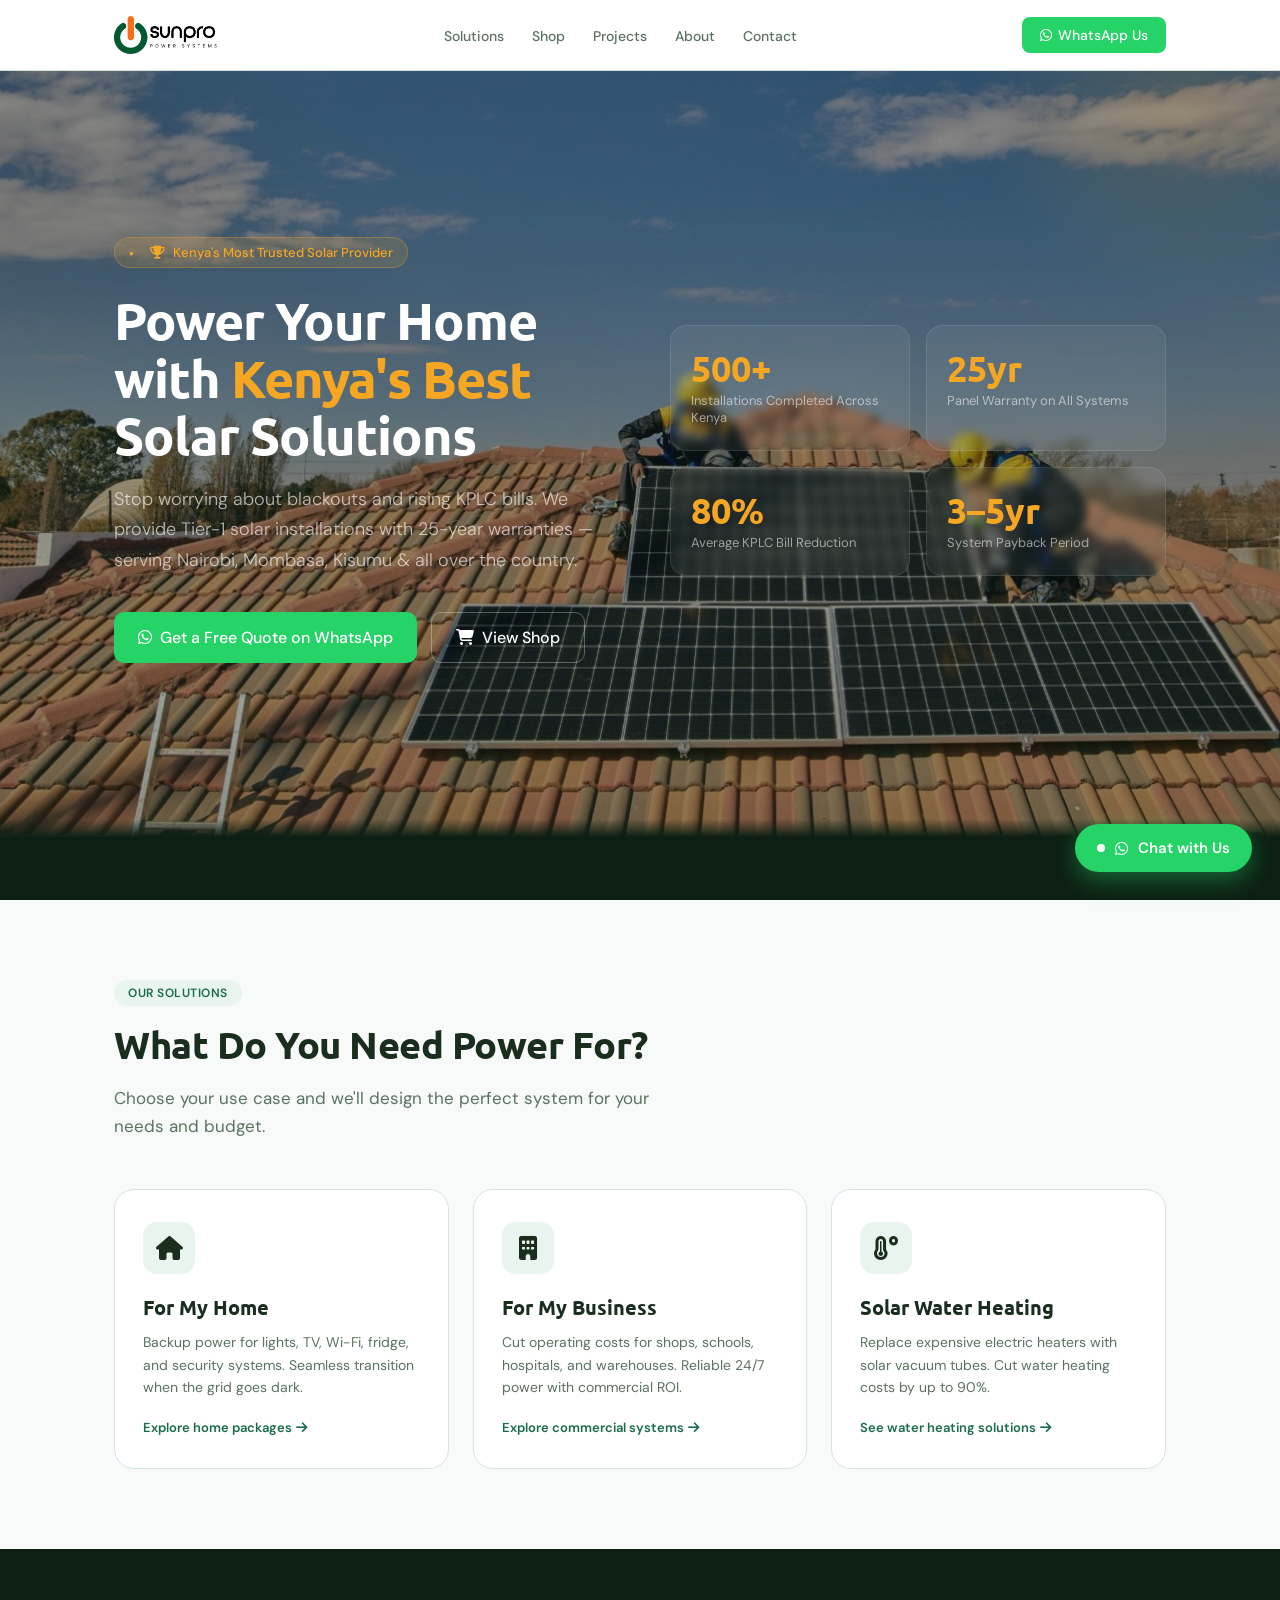
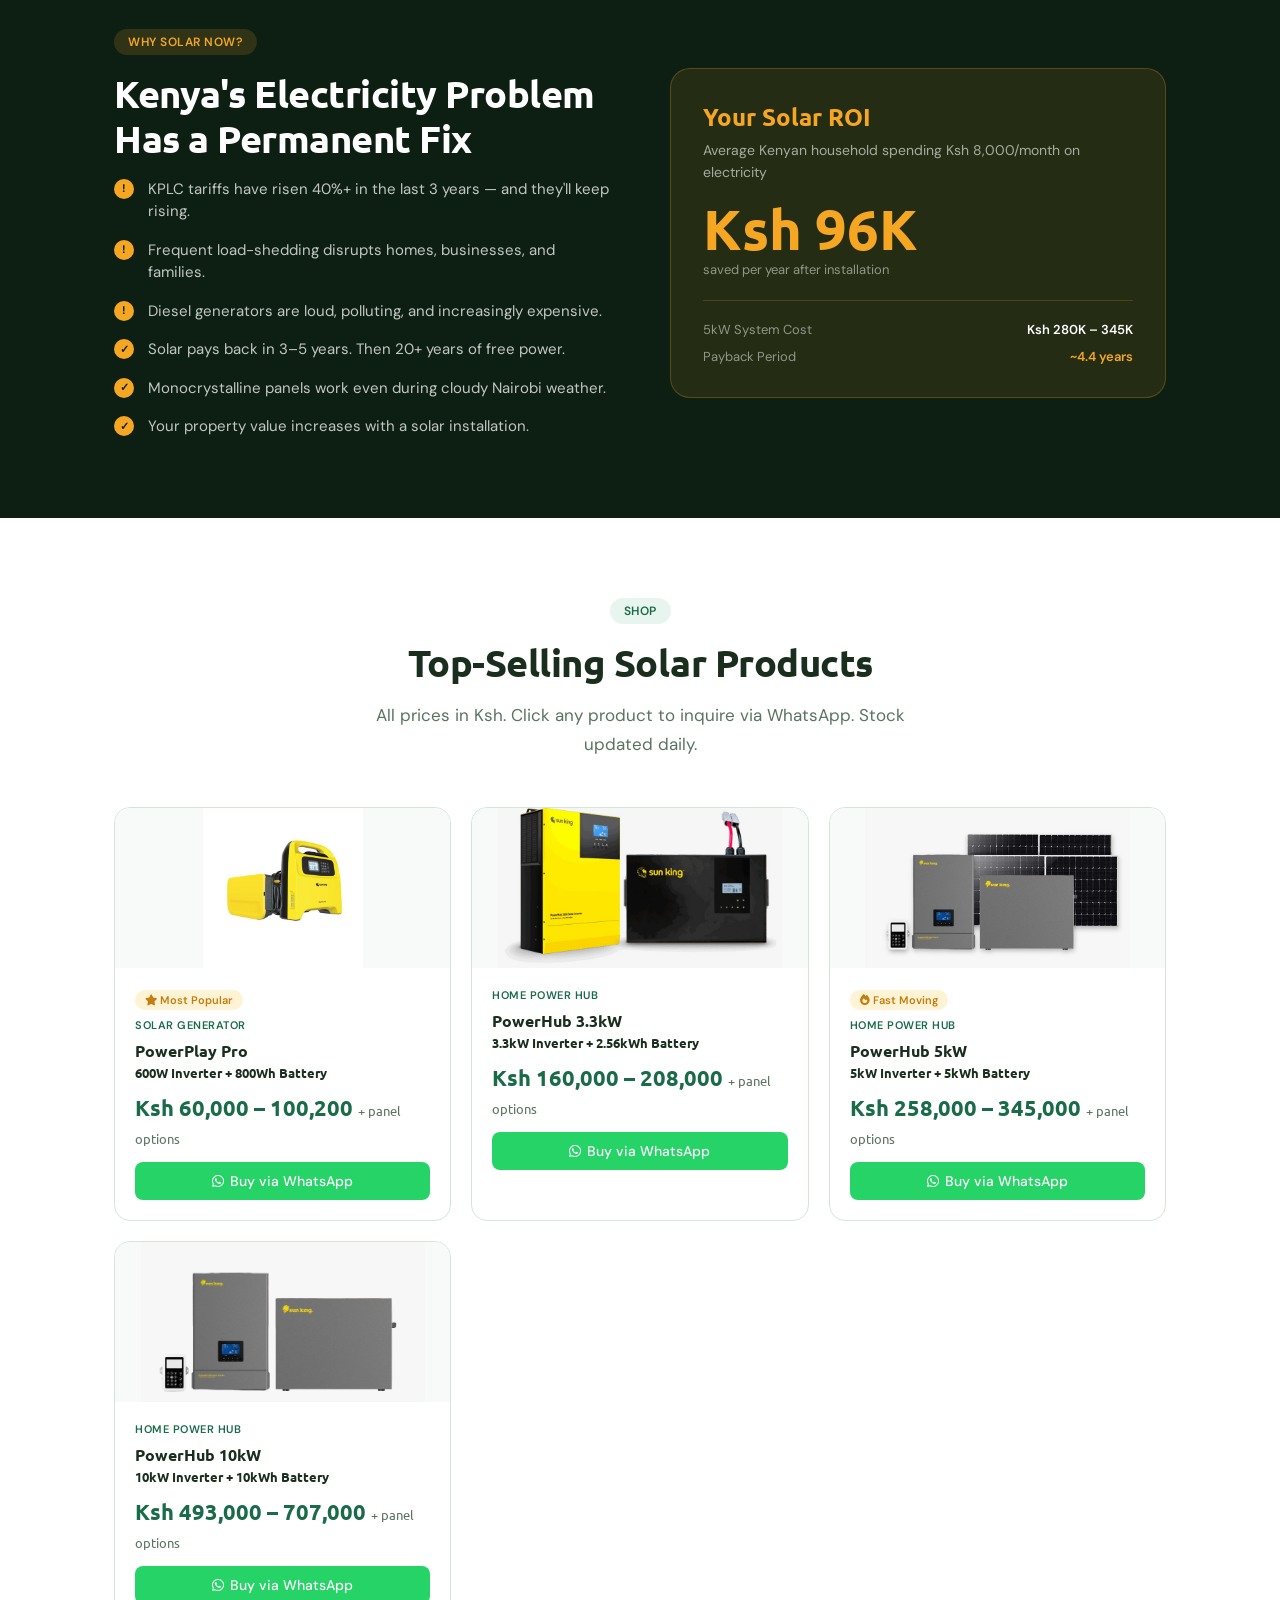
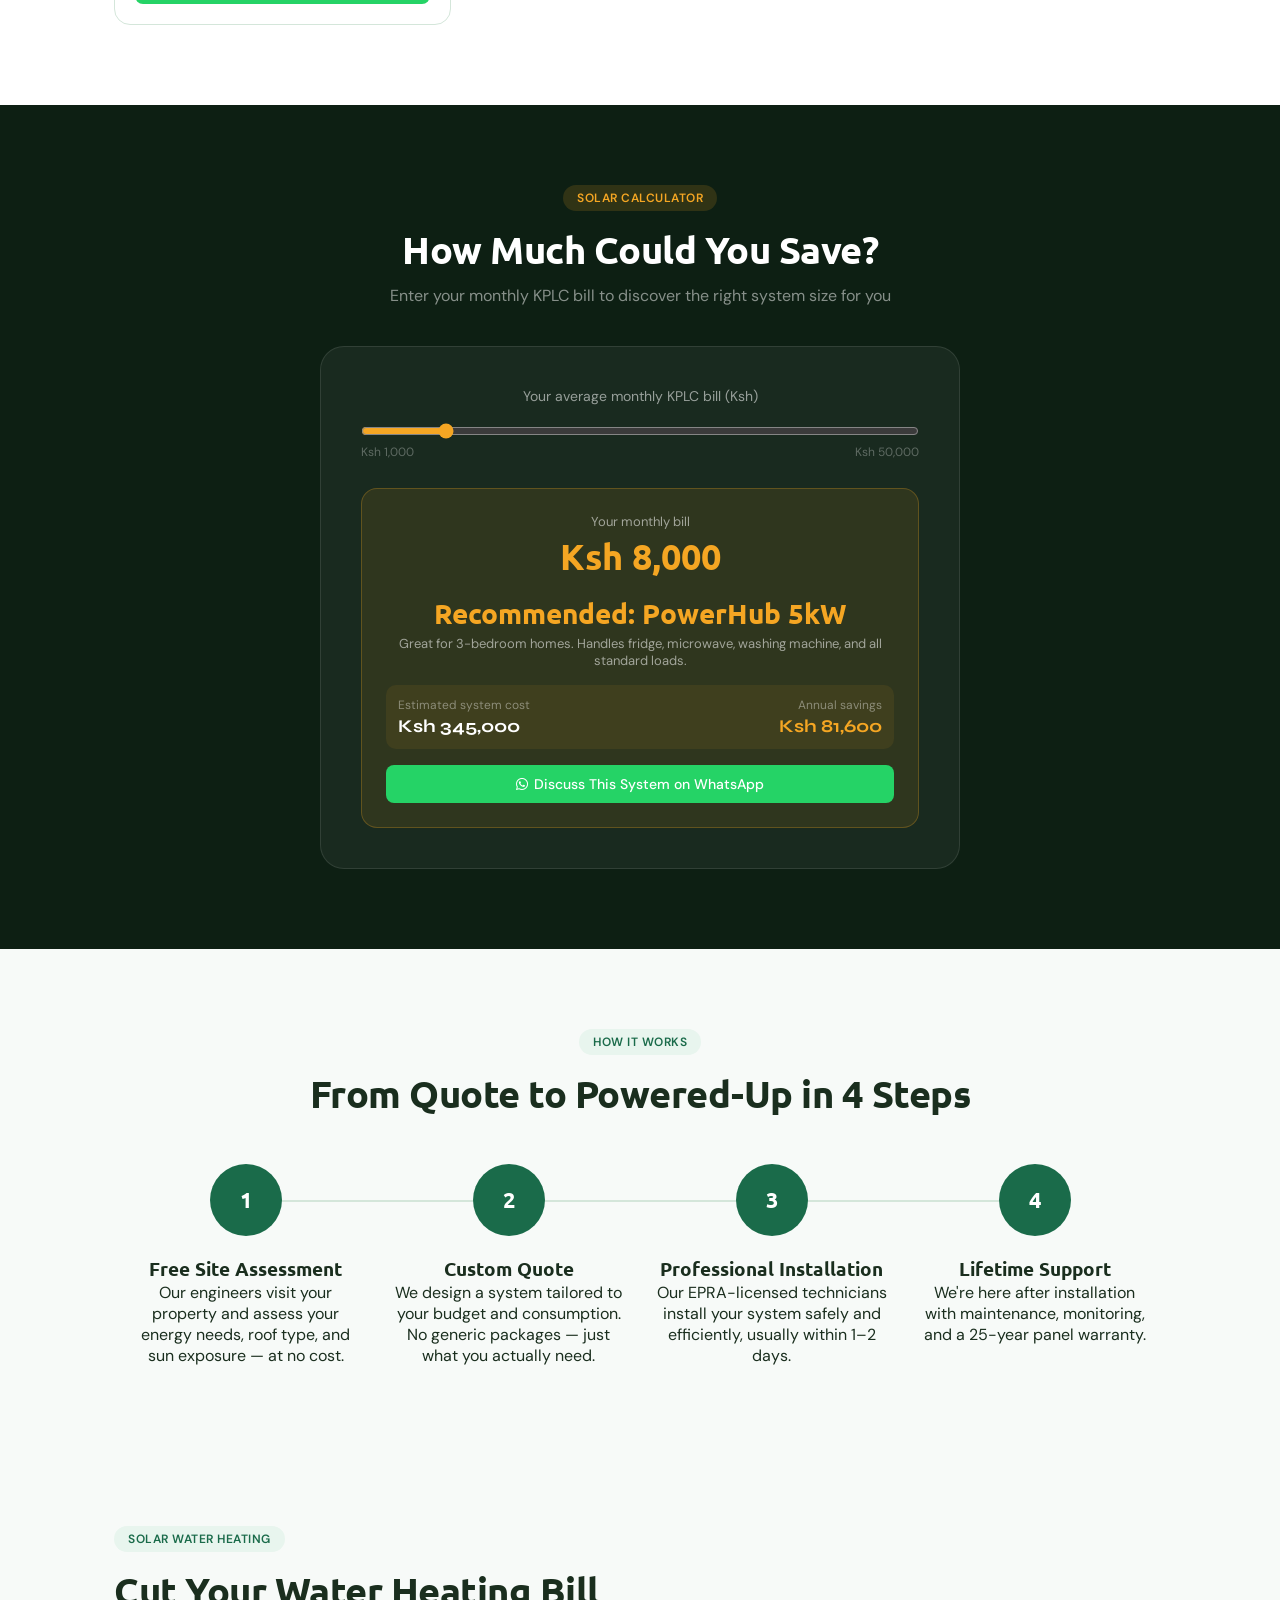
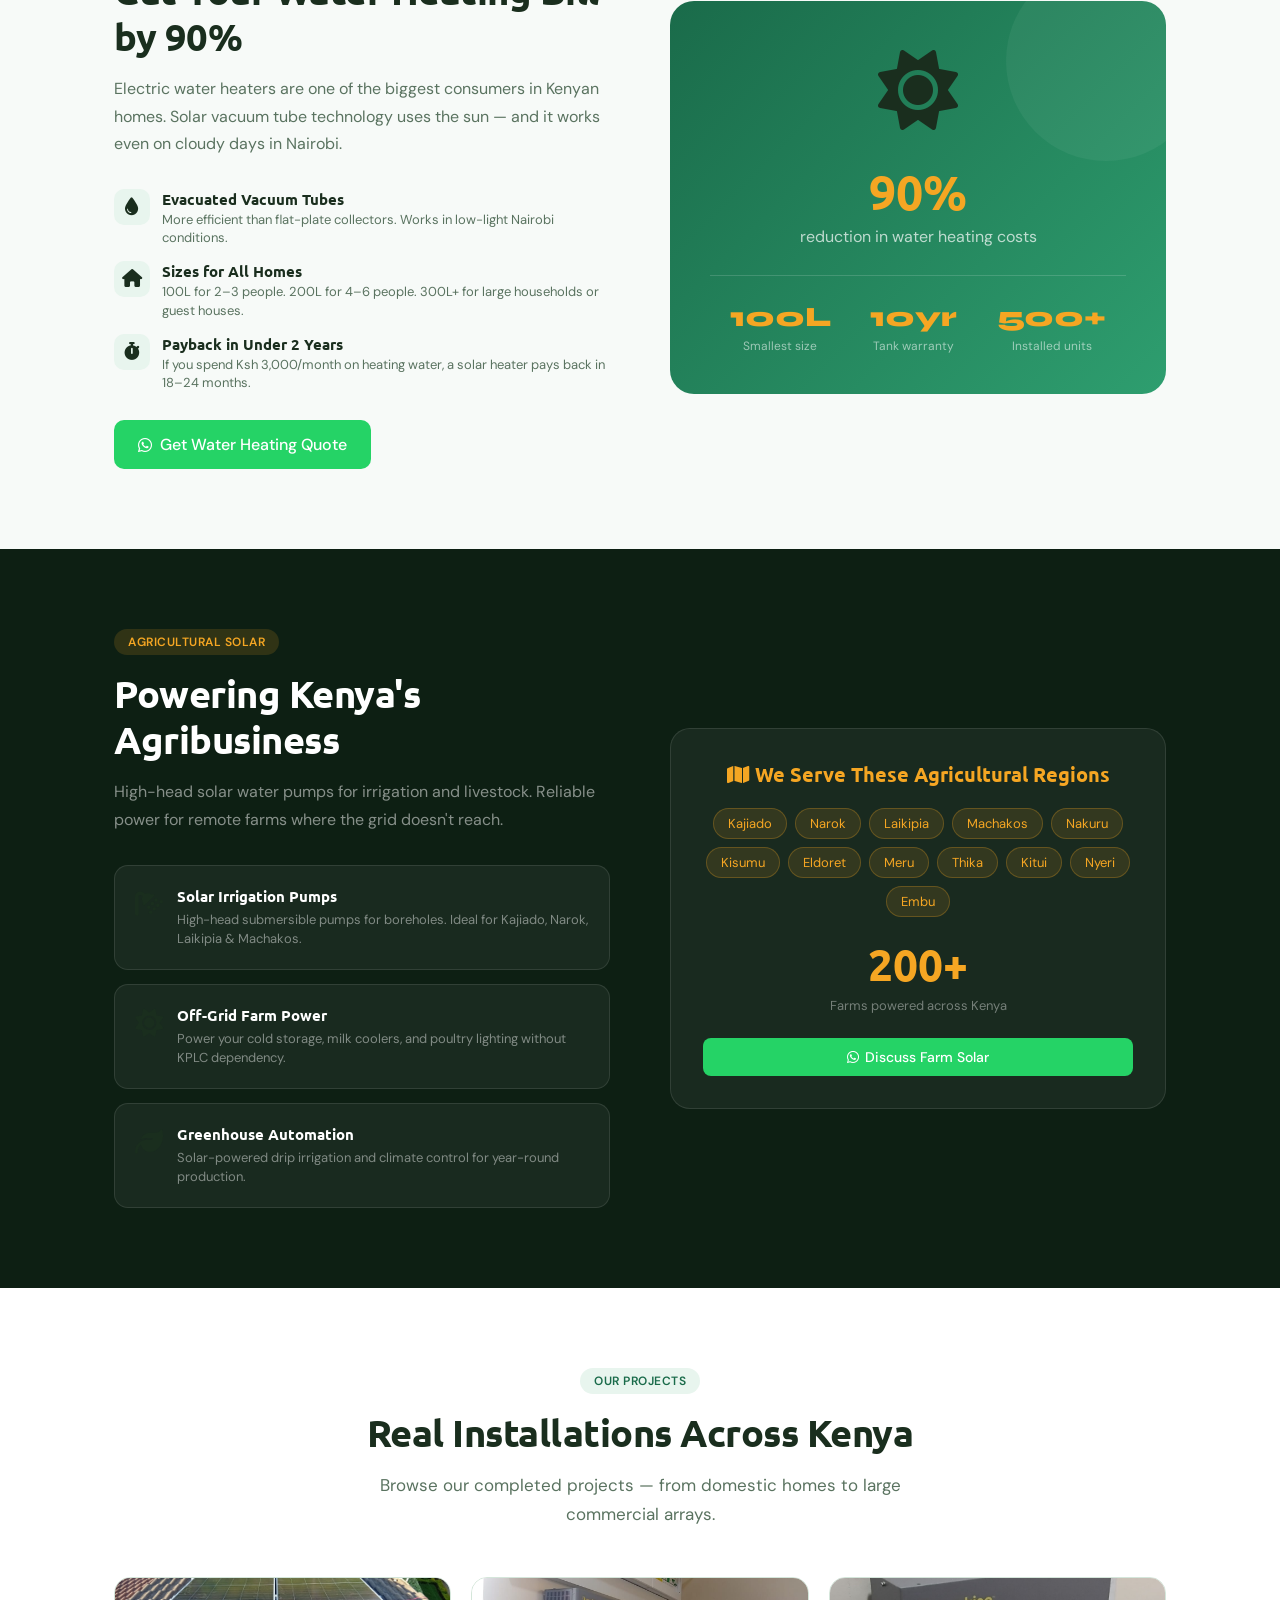
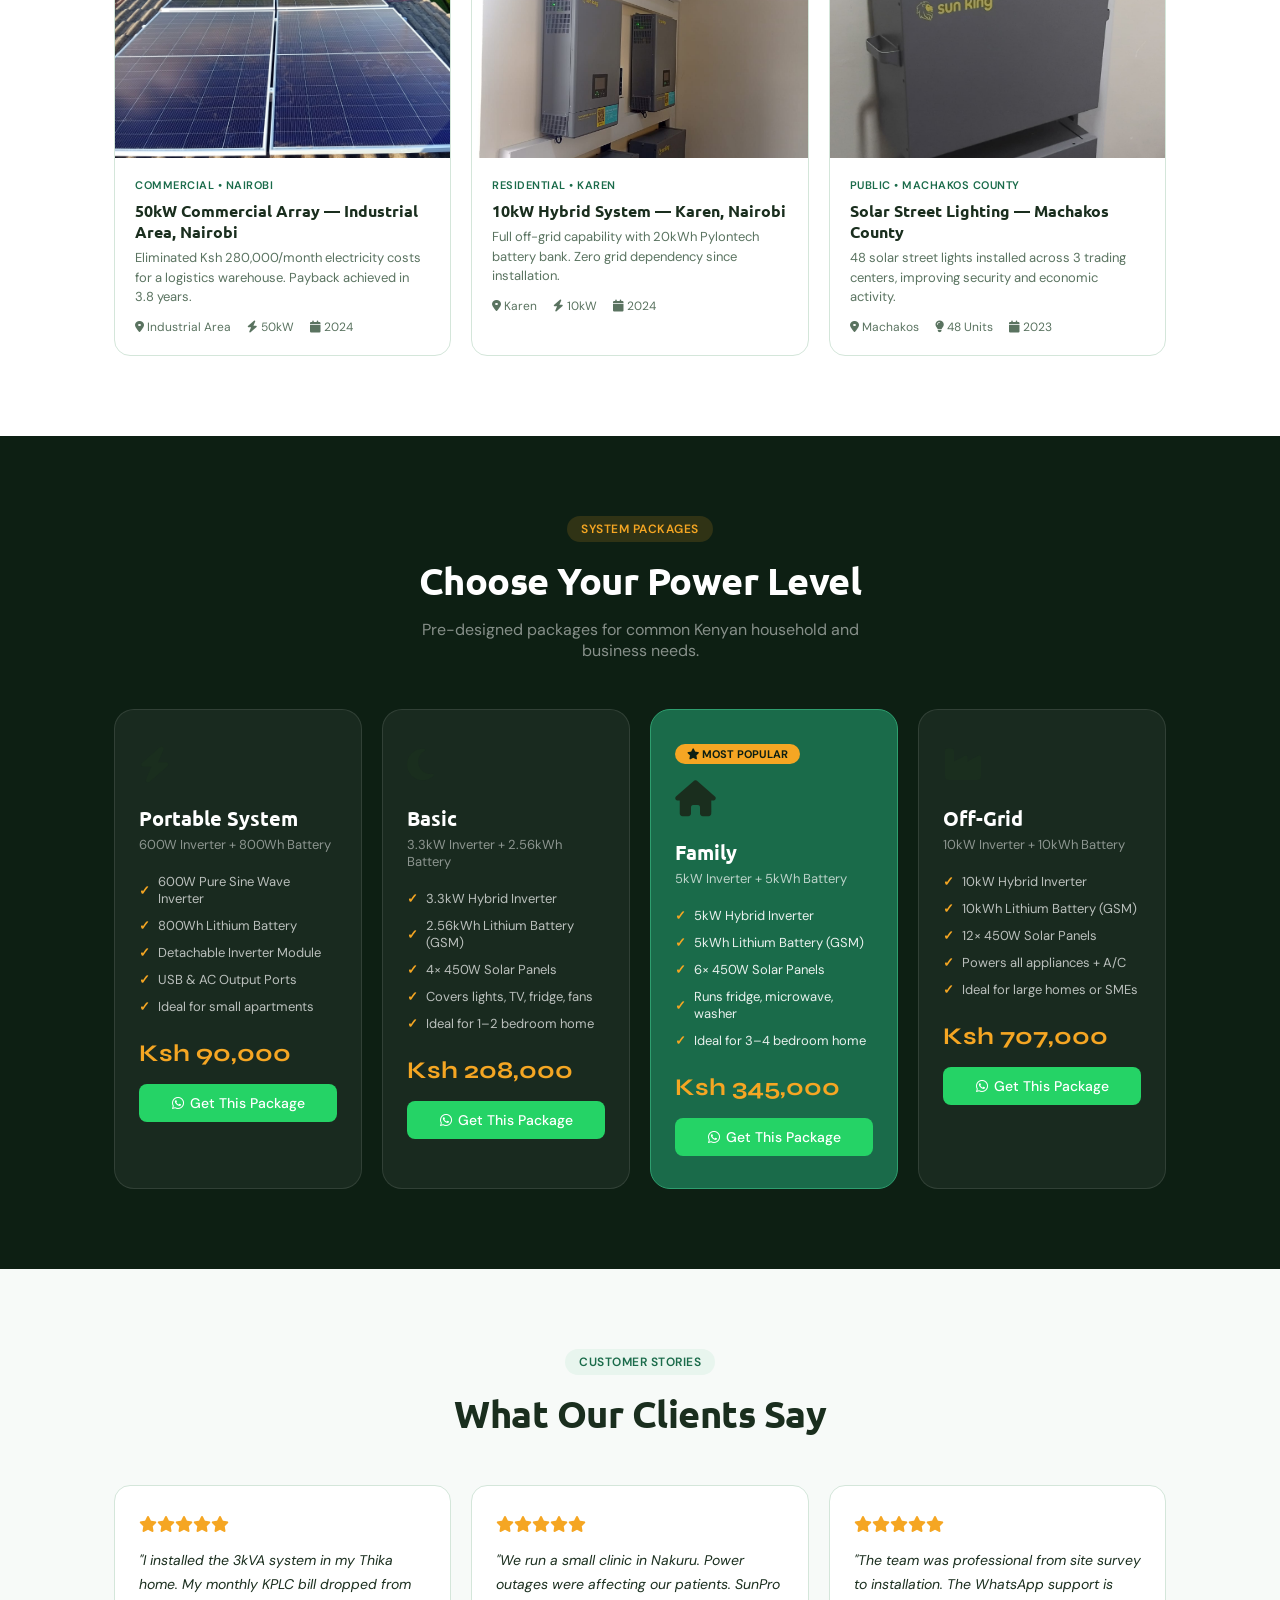
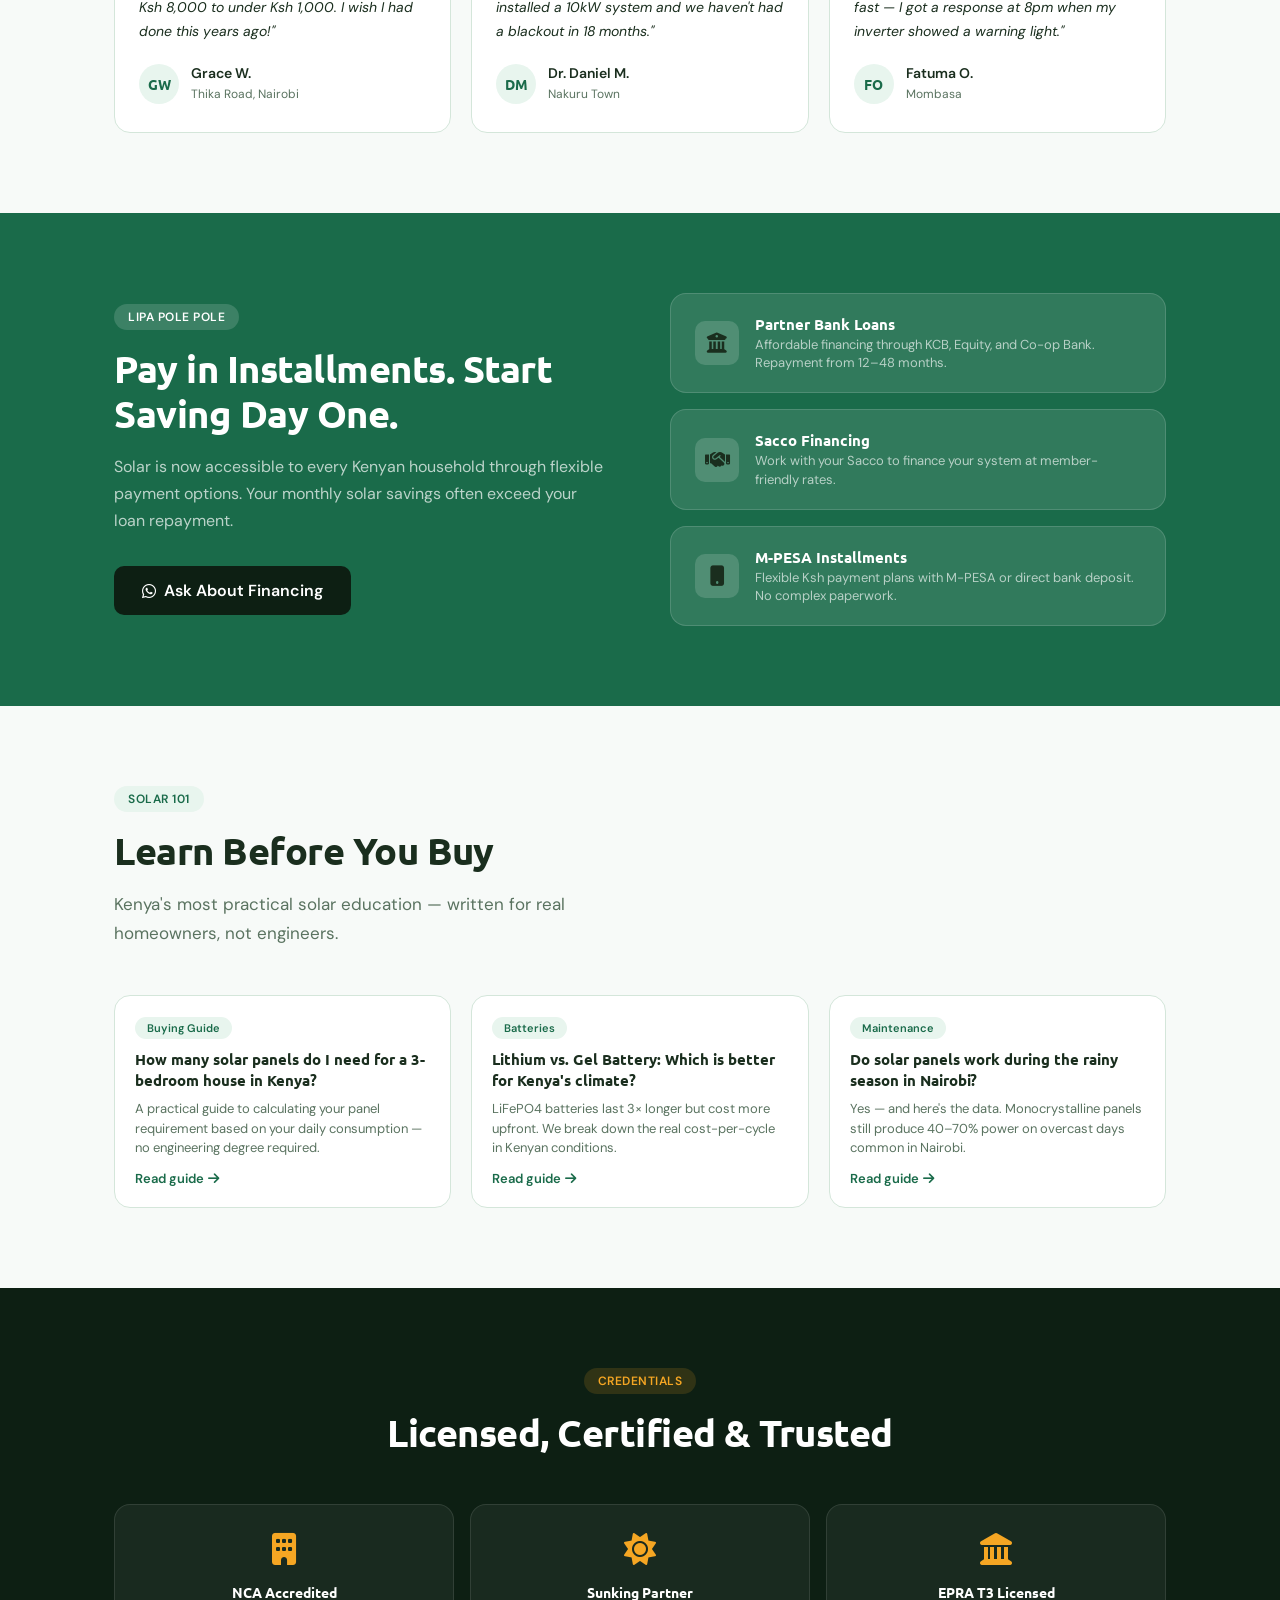
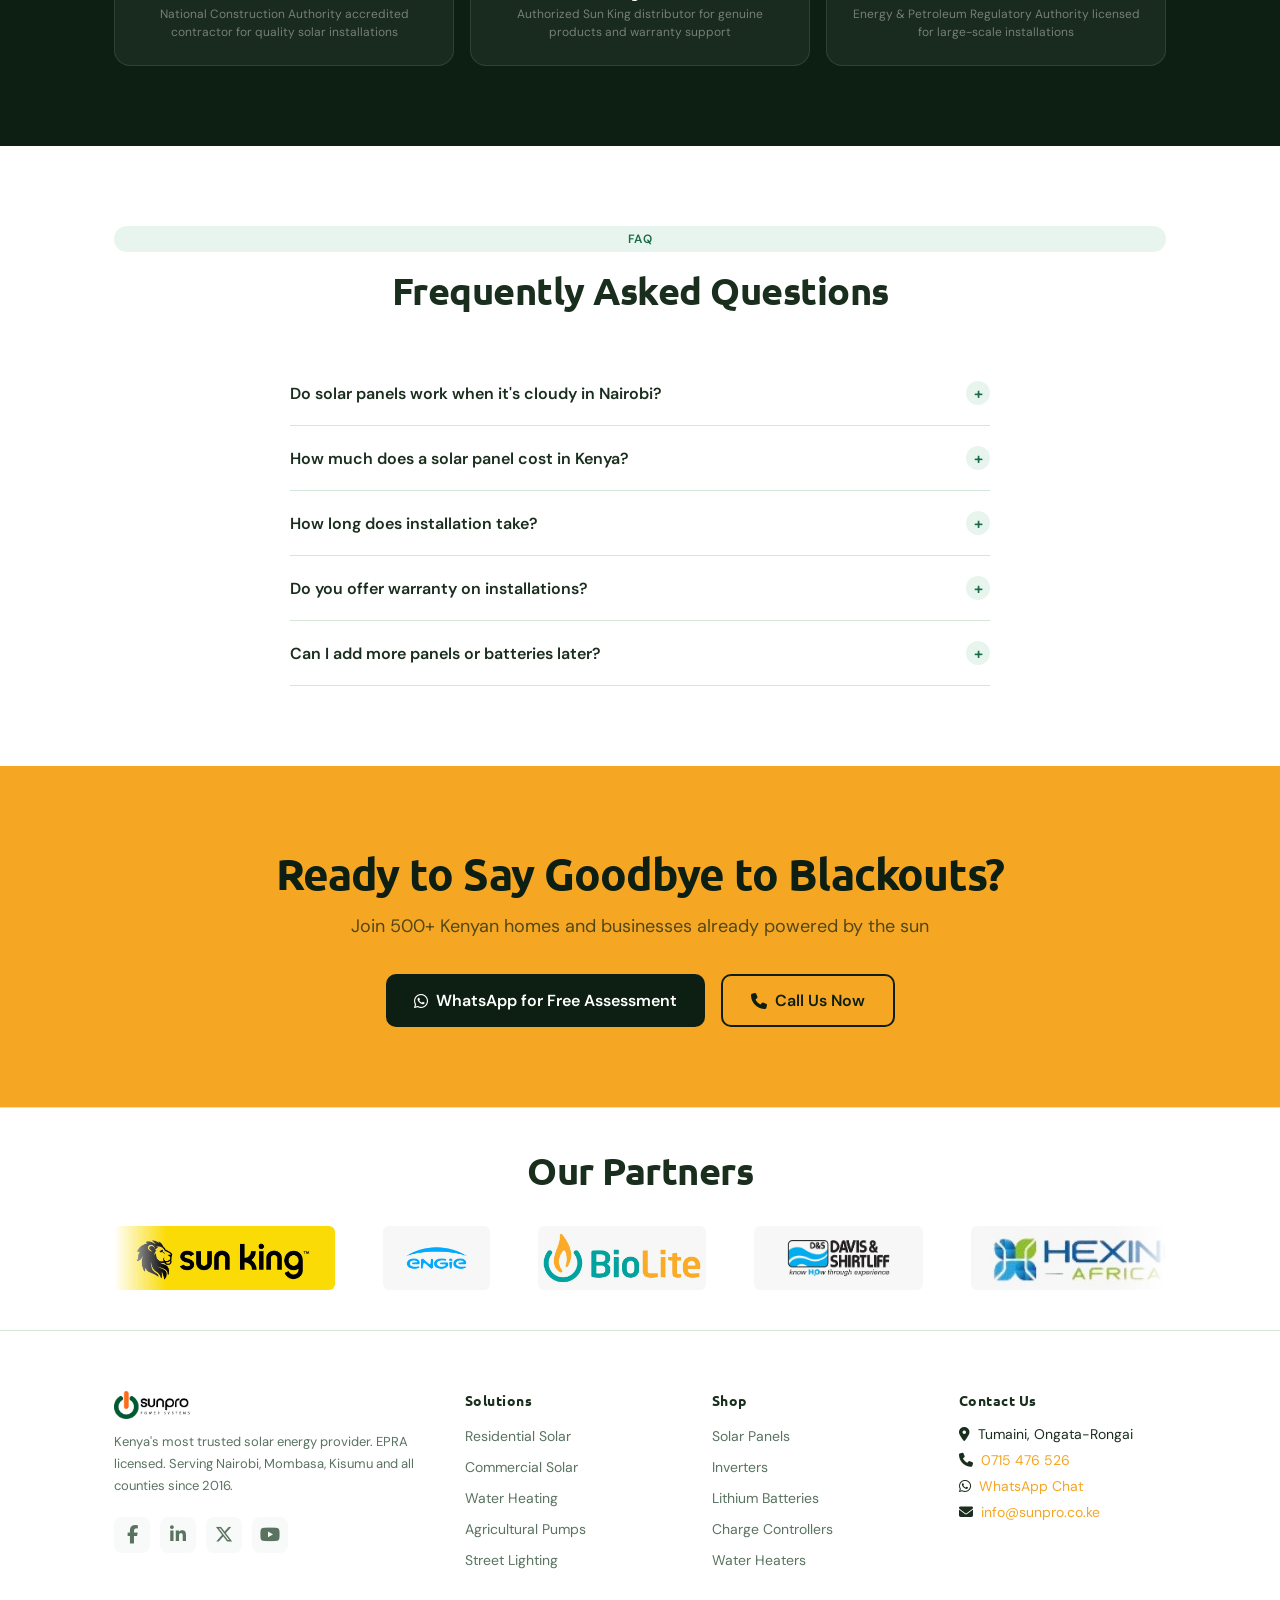
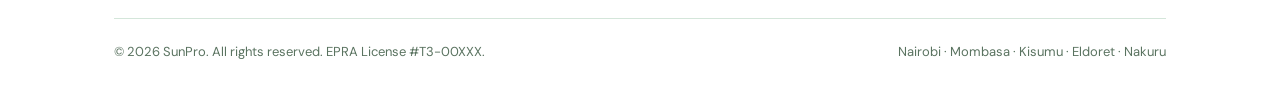
==== index.html @ 97cf50ee "changes" ====
<!DOCTYPE html>
<html lang="en">
<head>
<meta charset="UTF-8">
<meta name="viewport" content="width=device-width, initial-scale=1.0">
<title>SunPro – Reliable Solar Solutions</title>
<link href="https://fonts.googleapis.com/css2?family=Syne:wght@400;600;700;800&family=DM+Sans:wght@300;400;500&family=Ubuntu:wght@400;600;700;800&display=swap" rel="stylesheet">
<link rel="stylesheet" href="https://cdnjs.cloudflare.com/ajax/libs/font-awesome/6.7.2/css/all.min.css">
<link rel="stylesheet" href="style.css">

<!-- NAV -->
<nav>
  <div class="nav-inner">
    <a href="index.html" class="logo"><img src="images/logo/logo-removebg-preview.png" alt="SunPro"></a>
    <ul>
      <li><a href="#solutions">Solutions</a></li>
      <li><a href="#products">Shop</a></li>
      <li><a href="#projects">Projects</a></li>
      <li><a href="about.html">About</a></li>
      <li><a href="#contact">Contact</a></li>
    </ul>
    <a href="https://wa.me/254727895108?text=Hi%2C%20I%27d%20like%20a%20free%20solar%20quote!" class="nav-cta" target="_blank"><i class="fa-brands fa-whatsapp"></i> WhatsApp Us</a>
    <button class="nav-hamburger" aria-label="Toggle menu"><span></span><span></span><span></span></button>
  </div>
</nav>

<!-- SECTION 1: HERO -->
<section id="hero">
  <div class="sun-circle"></div>
  <div class="container">
    <div class="hero-grid">
      <div>
        <div class="hero-badge"><span class="hero-badge-dot"></span><i class="fa-solid fa-trophy"></i> Kenya's Most Trusted Solar Provider</div>
        <h1 class="hero-title">Power Your Home with <em>Kenya's Best</em> Solar Solutions</h1>
        <p class="hero-sub">Stop worrying about blackouts and rising KPLC bills. We provide Tier-1 solar installations with 25-year warranties — serving Nairobi, Mombasa, Kisumu & all over the country.</p>
        <div class="hero-btns">
          <a href="https://wa.me/254727895108?text=Hi%2C%20I%27d%20like%20a%20free%20solar%20quote!" class="btn-wa" target="_blank"><i class="fa-brands fa-whatsapp"></i> Get a Free Quote on WhatsApp</a>
          <a href="#products" class="btn-outline"><i class="fa-solid fa-cart-shopping"></i> View Shop</a>
        </div>
      </div>
      <div class="hero-visual">
        <div class="hero-stats">
          <div class="stat-card">
            <div class="stat-num">500+</div>
            <div class="stat-label">Installations Completed Across Kenya</div>
          </div>
          <div class="stat-card">
            <div class="stat-num">25yr</div>
            <div class="stat-label">Panel Warranty on All Systems</div>
          </div>
          <div class="stat-card">
            <div class="stat-num">80%</div>
            <div class="stat-label">Average KPLC Bill Reduction</div>
          </div>
          <div class="stat-card">
            <div class="stat-num">3–5yr</div>
            <div class="stat-label">System Payback Period</div>
          </div>
        </div>
      </div>
    </div>
  </div>
</section>

<!-- SECTION 3: SOLUTION SELECTOR -->
<section id="solutions">
  <div class="container">
    <div class="section-header">
      <span class="section-tag">Our Solutions</span>
      <h2 class="section-title">What Do You Need Power For?</h2>
      <p class="section-sub">Choose your use case and we'll design the perfect system for your needs and budget.</p>
    </div>
    <div class="sol-grid">
      <a href="#packages" class="sol-card">
        <div class="sol-icon"><i class="fa-solid fa-house"></i></div>
        <h3>For My Home</h3>
        <p>Backup power for lights, TV, Wi-Fi, fridge, and security systems. Seamless transition when the grid goes dark.</p>
        <div class="sol-arrow">Explore home packages <i class="fa-solid fa-arrow-right"></i></div>
      </a>
      <a href="#packages" class="sol-card">
        <div class="sol-icon"><i class="fa-solid fa-building"></i></div>
        <h3>For My Business</h3>
        <p>Cut operating costs for shops, schools, hospitals, and warehouses. Reliable 24/7 power with commercial ROI.</p>
        <div class="sol-arrow">Explore commercial systems <i class="fa-solid fa-arrow-right"></i></div>
      </a>
      <a href="#water-heating" class="sol-card">
        <div class="sol-icon"><i class="fa-solid fa-temperature-high"></i></div>
        <h3>Solar Water Heating</h3>
        <p>Replace expensive electric heaters with solar vacuum tubes. Cut water heating costs by up to 90%.</p>
        <div class="sol-arrow">See water heating solutions <i class="fa-solid fa-arrow-right"></i></div>
      </a>
    </div>
  </div>
</section>

<!-- SECTION 4: VALUE PROPOSITION -->
<section id="value">
  <div class="container">
    <div class="value-grid">
      <div>
        <span class="section-tag">Why Solar Now?</span>
        <h2 class="section-title" style="color:var(--white)">Kenya's Electricity Problem Has a Permanent Fix</h2>
        <ul class="pain-list">
          <li class="pain-item"><span class="pain-dot">!</span> KPLC tariffs have risen 40%+ in the last 3 years — and they'll keep rising.</li>
          <li class="pain-item"><span class="pain-dot">!</span> Frequent load-shedding disrupts homes, businesses, and families.</li>
          <li class="pain-item"><span class="pain-dot">!</span> Diesel generators are loud, polluting, and increasingly expensive.</li>
          <li class="pain-item"><span class="pain-dot">✓</span> Solar pays back in 3–5 years. Then 20+ years of free power.</li>
          <li class="pain-item"><span class="pain-dot">✓</span> Monocrystalline panels work even during cloudy Nairobi weather.</li>
          <li class="pain-item"><span class="pain-dot">✓</span> Your property value increases with a solar installation.</li>
        </ul>
      </div>
      <div class="roi-box">
        <h3>Your Solar ROI</h3>
        <p>Average Kenyan household spending Ksh 8,000/month on electricity</p>
        <div class="roi-num">Ksh 96K</div>
        <p style="color:rgba(255,255,255,0.5);font-size:13px">saved per year after installation</p>
        <div style="margin-top:20px;padding-top:20px;border-top:1px solid rgba(245,166,35,0.2)">
          <div style="display:flex;justify-content:space-between;margin-bottom:10px">
            <span style="font-size:13px;color:rgba(255,255,255,0.5)">5kW System Cost</span>
            <span style="font-size:13px;color:var(--white);font-weight:600">Ksh 280K – 345K</span>
          </div>
          <div style="display:flex;justify-content:space-between">
            <span style="font-size:13px;color:rgba(255,255,255,0.5)">Payback Period</span>
            <span style="font-size:13px;color:var(--sun);font-weight:600">~4.4 years</span>
          </div>
        </div>
      </div>
    </div>
  </div>
</section>

<!-- SECTION 5: FEATURED PRODUCTS -->
<section id="products">
  <div class="container">
    <div class="section-header">
      <span class="section-tag">Shop</span>
      <h2 class="section-title">Top-Selling Solar Products</h2>
      <p class="section-sub">All prices in Ksh. Click any product to inquire via WhatsApp. Stock updated daily.</p>
    </div>
    <div class="prod-grid">
      <div class="prod-card">
        <div class="prod-img"><img src="images/powerplay pro.jpg" alt="PowerPlay Pro"></div>
        <div class="prod-body">
          <div class="badge-popular"><i class="fa-solid fa-star"></i> Most Popular</div>
          <div class="prod-tag">Solar Generator</div>
          <h3>PowerPlay Pro<br><small>600W Inverter + 800Wh Battery</small></h3>
          <div class="prod-price">Ksh 60,000 – 100,200 <span>+ panel options</span></div>
          <a href="https://wa.me/254727895108?text=Hi%2C%20I%27m%20interested%20in%20the%20PowerPlay%20Pro%20(600W%2F800Wh).%20Can%20you%20share%20pricing%20and%20availability%3F" class="btn-wa-sm" target="_blank"><i class="fa-brands fa-whatsapp"></i> Buy via WhatsApp</a>
        </div>
      </div>
      <div class="prod-card">
        <div class="prod-img"><img src="images/powerhub3.3kW.jpg" alt="PowerHub 3.3kW"></div>
        <div class="prod-body">
          <div class="prod-tag">Home Power Hub</div>
          <h3>PowerHub 3.3kW<br><small>3.3kW Inverter + 2.56kWh Battery</small></h3>
          <div class="prod-price">Ksh 160,000 – 208,000 <span>+ panel options</span></div>
          <a href="https://wa.me/254727895108?text=Hi%2C%20I%27m%20interested%20in%20the%20PowerHub%203.3kW%20(3.3kW%2F2.56kWh).%20Can%20you%20share%20pricing%20and%20availability%3F" class="btn-wa-sm" target="_blank"><i class="fa-brands fa-whatsapp"></i> Buy via WhatsApp</a>
        </div>
      </div>
      <div class="prod-card">
        <div class="prod-img"><img src="images/powerhub pro5kW.jpg" alt="PowerHub 5kW"></div>
        <div class="prod-body">
          <div class="badge-popular"><i class="fa-solid fa-fire"></i> Fast Moving</div>
          <div class="prod-tag">Home Power Hub</div>
          <h3>PowerHub 5kW<br><small>5kW Inverter + 5kWh Battery</small></h3>
          <div class="prod-price">Ksh 258,000 – 345,000 <span>+ panel options</span></div>
          <a href="https://wa.me/254727895108?text=Hi%2C%20I%27m%20interested%20in%20the%20PowerHub%205kW%20(5kW%2F5kWh).%20Can%20you%20share%20pricing%20and%20availability%3F" class="btn-wa-sm" target="_blank"><i class="fa-brands fa-whatsapp"></i> Buy via WhatsApp</a>
        </div>
      </div>
      <div class="prod-card">
        <div class="prod-img"><img src="images/IMG-20260511-WA0027.jpg" alt="PowerHub 10kW"></div>
        <div class="prod-body">
          <div class="prod-tag">Home Power Hub</div>
          <h3>PowerHub 10kW<br><small>10kW Inverter + 10kWh Battery</small></h3>
          <div class="prod-price">Ksh 493,000 – 707,000 <span>+ panel options</span></div>
          <a href="https://wa.me/254727895108?text=Hi%2C%20I%27m%20interested%20in%20the%20PowerHub%2010kW%20(10kW%2F10kWh).%20Can%20you%20share%20pricing%20and%20availability%3F" class="btn-wa-sm" target="_blank"><i class="fa-brands fa-whatsapp"></i> Buy via WhatsApp</a>
        </div>
      </div>
    </div>
  </div>
</section>

<!-- SECTION 6: SOLAR CALCULATOR -->
<section id="calculator">
  <div class="container" style="text-align:center">
    <span class="section-tag">Solar Calculator</span>
    <h2 class="section-title" style="color:var(--white);margin-bottom:12px">How Much Could You Save?</h2>
    <p style="color:rgba(255,255,255,0.5);margin-bottom:40px;font-size:16px">Enter your monthly KPLC bill to discover the right system size for you</p>
    <div class="calc-box">
      <p class="calc-label">Your average monthly KPLC bill (Ksh)</p>
      <input type="range" id="bill-slider" class="calc-slider" min="1000" max="50000" value="8000" step="500">
      <div class="calc-range-labels"><span>Ksh 1,000</span><span>Ksh 50,000</span></div>
      <div class="calc-result">
        <p class="calc-label" style="margin-bottom:4px">Your monthly bill</p>
        <div class="kplc-val" id="bill-val">Ksh 8,000</div>
        <h3 id="system-rec" style="margin-top:16px">Recommended: 3kW Hybrid System</h3>
        <p id="system-desc">Perfect for a 3-bedroom home. Covers lights, fridge, TV, Wi-Fi & fans.</p>
        <div style="display:flex;justify-content:space-between;margin:16px 0;padding:12px;background:rgba(245,166,35,0.08);border-radius:10px">
          <div style="text-align:left">
            <div style="font-size:12px;color:rgba(255,255,255,0.4);margin-bottom:2px">Estimated system cost</div>
            <div id="sys-cost" style="font-family:'Syne',sans-serif;font-size:18px;color:var(--white);font-weight:700">Ksh 280,000</div>
          </div>
          <div style="text-align:right">
            <div style="font-size:12px;color:rgba(255,255,255,0.4);margin-bottom:2px">Annual savings</div>
            <div id="annual-save" style="font-family:'Syne',sans-serif;font-size:18px;color:var(--sun);font-weight:700">Ksh 96,000</div>
          </div>
        </div>
        <a id="calc-wa" href="https://wa.me/254727895108?text=Hi%2C%20I%20spend%20Ksh%208%2C000%20monthly%20on%20KPLC.%20I%27d%20like%20to%20discuss%20a%203kW%20system!" class="btn-wa-sm" target="_blank" style="margin-top:8px"><i class="fa-brands fa-whatsapp"></i> Discuss This System on WhatsApp</a>
      </div>
    </div>
  </div>
</section>

<!-- SECTION 7: PROCESS -->
<section id="process">
  <div class="container">
    <div class="section-header" style="text-align:center">
      <span class="section-tag">How It Works</span>
      <h2 class="section-title">From Quote to Powered-Up in 4 Steps</h2>
    </div>
    <div class="process-steps">
      <div class="step">
        <div class="step-num">1</div>
        <h3>Free Site Assessment</h3>
        <p>Our engineers visit your property and assess your energy needs, roof type, and sun exposure — at no cost.</p>
      </div>
      <div class="step">
        <div class="step-num">2</div>
        <h3>Custom Quote</h3>
        <p>We design a system tailored to your budget and consumption. No generic packages — just what you actually need.</p>
      </div>
      <div class="step">
        <div class="step-num">3</div>
        <h3>Professional Installation</h3>
        <p>Our EPRA-licensed technicians install your system safely and efficiently, usually within 1–2 days.</p>
      </div>
      <div class="step">
        <div class="step-num">4</div>
        <h3>Lifetime Support</h3>
        <p>We're here after installation with maintenance, monitoring, and a 25-year panel warranty.</p>
      </div>
    </div>
  </div>
</section>

<!-- SECTION 8: WATER HEATING -->
<section id="water-heating">
  <div class="container">
    <div class="wh-grid">
      <div>
        <span class="section-tag">Solar Water Heating</span>
        <h2 class="section-title">Cut Your Water Heating Bill by 90%</h2>
        <p style="color:var(--muted);font-size:16px;line-height:1.7;margin-bottom:32px">Electric water heaters are one of the biggest consumers in Kenyan homes. Solar vacuum tube technology uses the sun — and it works even on cloudy days in Nairobi.</p>
        <ul class="wh-list">
          <li class="wh-item">
            <div class="wh-item-icon"><i class="fa-solid fa-droplet"></i></div>
            <div><h4>Evacuated Vacuum Tubes</h4><p>More efficient than flat-plate collectors. Works in low-light Nairobi conditions.</p></div>
          </li>
          <li class="wh-item">
            <div class="wh-item-icon"><i class="fa-solid fa-house"></i></div>
            <div><h4>Sizes for All Homes</h4><p>100L for 2–3 people. 200L for 4–6 people. 300L+ for large households or guest houses.</p></div>
          </li>
          <li class="wh-item">
            <div class="wh-item-icon"><i class="fa-solid fa-stopwatch"></i></div>
            <div><h4>Payback in Under 2 Years</h4><p>If you spend Ksh 3,000/month on heating water, a solar heater pays back in 18–24 months.</p></div>
          </li>
        </ul>
        <a href="https://wa.me/254727895108?text=Hi%2C%20I%27m%20interested%20in%20solar%20water%20heating.%20Can%20you%20advise%20on%20the%20right%20system%3F" class="btn-wa" style="margin-top:28px;display:inline-flex" target="_blank"><i class="fa-brands fa-whatsapp"></i> Get Water Heating Quote</a>
      </div>
      <div class="wh-visual">
        <div class="wh-icon"><i class="fa-solid fa-sun"></i></div>
        <div class="wh-stat">90%</div>
        <div class="wh-stat-label" style="color:rgba(255,255,255,0.7);font-size:16px">reduction in water heating costs</div>
        <div style="margin-top:28px;border-top:1px solid rgba(255,255,255,0.15);padding-top:24px">
          <div style="display:flex;justify-content:space-around">
            <div style="text-align:center">
              <div style="font-family:'Syne',sans-serif;font-size:28px;font-weight:800;color:var(--sun)">100L</div>
              <div style="font-size:12px;color:rgba(255,255,255,0.55);margin-top:4px">Smallest size</div>
            </div>
            <div style="text-align:center">
              <div style="font-family:'Syne',sans-serif;font-size:28px;font-weight:800;color:var(--sun)">10yr</div>
              <div style="font-size:12px;color:rgba(255,255,255,0.55);margin-top:4px">Tank warranty</div>
            </div>
            <div style="text-align:center">
              <div style="font-family:'Syne',sans-serif;font-size:28px;font-weight:800;color:var(--sun)">500+</div>
              <div style="font-size:12px;color:rgba(255,255,255,0.55);margin-top:4px">Installed units</div>
            </div>
          </div>
        </div>
      </div>
    </div>
  </div>
</section>

<!-- SECTION 9: AGRICULTURE -->
<section id="agriculture">
  <div class="container">
    <div class="agri-grid">
      <div>
        <span class="section-tag">Agricultural Solar</span>
        <h2 class="section-title" style="color:var(--white)">Powering Kenya's Agribusiness</h2>
        <p style="color:rgba(255,255,255,0.5);font-size:16px;line-height:1.7;margin-bottom:32px">High-head solar water pumps for irrigation and livestock. Reliable power for remote farms where the grid doesn't reach.</p>
        <div class="agri-cards">
          <div class="agri-card">
            <span class="agri-icon"><i class="fa-solid fa-shower"></i></span>
            <div><h4>Solar Irrigation Pumps</h4><p>High-head submersible pumps for boreholes. Ideal for Kajiado, Narok, Laikipia & Machakos.</p></div>
          </div>
          <div class="agri-card">
            <span class="agri-icon"><i class="fa-solid fa-sun"></i></span>
            <div><h4>Off-Grid Farm Power</h4><p>Power your cold storage, milk coolers, and poultry lighting without KPLC dependency.</p></div>
          </div>
          <div class="agri-card">
            <span class="agri-icon"><i class="fa-solid fa-leaf"></i></span>
            <div><h4>Greenhouse Automation</h4><p>Solar-powered drip irrigation and climate control for year-round production.</p></div>
          </div>
        </div>
      </div>
      <div class="map-box">
        <div class="map-title"><i class="fa-solid fa-map"></i> We Serve These Agricultural Regions</div>
        <div class="region-tags">
          <span class="region-tag">Kajiado</span>
          <span class="region-tag">Narok</span>
          <span class="region-tag">Laikipia</span>
          <span class="region-tag">Machakos</span>
          <span class="region-tag">Nakuru</span>
          <span class="region-tag">Kisumu</span>
          <span class="region-tag">Eldoret</span>
          <span class="region-tag">Meru</span>
          <span class="region-tag">Thika</span>
          <span class="region-tag">Kitui</span>
          <span class="region-tag">Nyeri</span>
          <span class="region-tag">Embu</span>
        </div>
        <div class="agri-stat">200+</div>
        <div class="agri-stat-label">Farms powered across Kenya</div>
        <a href="https://wa.me/254727895108?text=Hi%2C%20I%20need%20solar%20for%20my%20farm%2Firrigation.%20Can%20you%20help%3F" class="btn-wa-sm" style="margin-top:24px" target="_blank"><i class="fa-brands fa-whatsapp"></i> Discuss Farm Solar</a>
      </div>
    </div>
  </div>
</section>

<!-- SECTION 10: PROJECTS -->
<section id="projects">
  <div class="container">
    <div class="section-header">
      <span class="section-tag">Our Projects</span>
      <h2 class="section-title">Real Installations Across Kenya</h2>
      <p class="section-sub" style="margin:0 auto">Browse our completed projects — from domestic homes to large commercial arrays.</p>
    </div>
    <div class="proj-grid">
      <div class="proj-card">
        <div class="proj-img"><img src="images/projects/IMG-20260511-WA0037.jpg" alt="50kW Commercial Array"></div>
        <div class="proj-body">
          <div class="proj-tag">Commercial • Nairobi</div>
          <h3>50kW Commercial Array — Industrial Area, Nairobi</h3>
          <p>Eliminated Ksh 280,000/month electricity costs for a logistics warehouse. Payback achieved in 3.8 years.</p>
          <div class="proj-meta"><span><i class="fa-solid fa-location-dot"></i> Industrial Area</span><span><i class="fa-solid fa-bolt"></i> 50kW</span><span><i class="fa-solid fa-calendar"></i> 2024</span></div>
        </div>
      </div>
      <div class="proj-card">
        <div class="proj-img"><img src="images/projects/IMG-20260511-WA0042.jpg" alt="10kW Hybrid System"></div>
        <div class="proj-body">
          <div class="proj-tag">Residential • Karen</div>
          <h3>10kW Hybrid System — Karen, Nairobi</h3>
          <p>Full off-grid capability with 20kWh Pylontech battery bank. Zero grid dependency since installation.</p>
          <div class="proj-meta"><span><i class="fa-solid fa-location-dot"></i> Karen</span><span><i class="fa-solid fa-bolt"></i> 10kW</span><span><i class="fa-solid fa-calendar"></i> 2024</span></div>
        </div>
      </div>
      <div class="proj-card">
        <div class="proj-img"><img src="images/projects/IMG-20260511-WA0056.jpg" alt="Solar Street Lighting"></div>
        <div class="proj-body">
          <div class="proj-tag">Public • Machakos County</div>
          <h3>Solar Street Lighting — Machakos County</h3>
          <p>48 solar street lights installed across 3 trading centers, improving security and economic activity.</p>
          <div class="proj-meta"><span><i class="fa-solid fa-location-dot"></i> Machakos</span><span><i class="fa-solid fa-lightbulb"></i> 48 Units</span><span><i class="fa-solid fa-calendar"></i> 2023</span></div>
        </div>
      </div>
    </div>
  </div>
</section>

<!-- SECTION 11: PACKAGES -->
<section id="packages">
  <div class="container">
    <div class="section-header" style="text-align:center">
      <span class="section-tag">System Packages</span>
      <h2 class="section-title" style="color:var(--white)">Choose Your Power Level</h2>
      <p style="color:rgba(255,255,255,0.5);margin:0 auto;max-width:500px;font-size:16px">Pre-designed packages for common Kenyan household and business needs.</p>
    </div>
    <div class="pkg-grid">
      <div class="pkg-card">
        <div class="pkg-icon"><i class="fa-solid fa-bolt"></i></div>
        <h3>Portable System</h3>
        <div class="pkg-sub">600W Inverter + 800Wh Battery</div>
        <ul class="pkg-features">
          <li>600W Pure Sine Wave Inverter</li>
          <li>800Wh Lithium Battery</li>
          <li>Detachable Inverter Module</li>
          <li>USB & AC Output Ports</li>
          <li>Ideal for small apartments</li>
        </ul>
        <div style="font-family:'Syne',sans-serif;font-size:24px;color:var(--sun);font-weight:700;margin-bottom:16px">Ksh 90,000</div>
        <a href="https://wa.me/254727895108?text=Hi%2C%20I%27m%20interested%20in%20the%20Portable%20System%20(600W%2F800Wh).%20Can%20you%20share%20more%20details%3F" class="btn-wa-sm" target="_blank"><i class="fa-brands fa-whatsapp"></i> Get This Package</a>
      </div>
      <div class="pkg-card">
        <div class="pkg-icon"><i class="fa-solid fa-moon"></i></div>
        <h3>Basic</h3>
        <div class="pkg-sub">3.3kW Inverter + 2.56kWh Battery</div>
        <ul class="pkg-features">
          <li>3.3kW Hybrid Inverter</li>
          <li>2.56kWh Lithium Battery (GSM)</li>
          <li>4× 450W Solar Panels</li>
          <li>Covers lights, TV, fridge, fans</li>
          <li>Ideal for 1–2 bedroom home</li>
        </ul>
        <div style="font-family:'Syne',sans-serif;font-size:24px;color:var(--sun);font-weight:700;margin-bottom:16px">Ksh 208,000</div>
        <a href="https://wa.me/254727895108?text=Hi%2C%20I%27m%20interested%20in%20the%20Basic%203.3kW%20package.%20Can%20you%20share%20more%20details%3F" class="btn-wa-sm" target="_blank"><i class="fa-brands fa-whatsapp"></i> Get This Package</a>
      </div>
      <div class="pkg-card featured">
        <div style="display:inline-block;background:var(--sun);color:var(--dark);font-size:11px;font-weight:700;padding:3px 12px;border-radius:40px;margin-bottom:12px"><i class="fa-solid fa-star"></i> MOST POPULAR</div>
        <div class="pkg-icon"><i class="fa-solid fa-house"></i></div>
        <h3>Family</h3>
        <div class="pkg-sub">5kW Inverter + 5kWh Battery</div>
        <ul class="pkg-features">
          <li>5kW Hybrid Inverter</li>
          <li>5kWh Lithium Battery (GSM)</li>
          <li>6× 450W Solar Panels</li>
          <li>Runs fridge, microwave, washer</li>
          <li>Ideal for 3–4 bedroom home</li>
        </ul>
        <div style="font-family:'Syne',sans-serif;font-size:24px;color:var(--sun);font-weight:700;margin-bottom:16px">Ksh 345,000</div>
        <a href="https://wa.me/254727895108?text=Hi%2C%20I%27m%20interested%20in%20the%20Family%205kW%20package.%20Can%20you%20share%20more%20details%3F" class="btn-wa-sm" target="_blank"><i class="fa-brands fa-whatsapp"></i> Get This Package</a>
      </div>
      <div class="pkg-card">
        <div class="pkg-icon"><i class="fa-solid fa-industry"></i></div>
        <h3>Off-Grid</h3>
        <div class="pkg-sub">10kW Inverter + 10kWh Battery</div>
        <ul class="pkg-features">
          <li>10kW Hybrid Inverter</li>
          <li>10kWh Lithium Battery (GSM)</li>
          <li>12× 450W Solar Panels</li>
          <li>Powers all appliances + A/C</li>
          <li>Ideal for large homes or SMEs</li>
        </ul>
        <div style="font-family:'Syne',sans-serif;font-size:24px;color:var(--sun);font-weight:700;margin-bottom:16px">Ksh 707,000</div>
        <a href="https://wa.me/254727895108?text=Hi%2C%20I%27m%20interested%20in%20the%20Off-Grid%2010kW%20package.%20Can%20you%20share%20more%20details%3F" class="btn-wa-sm" target="_blank"><i class="fa-brands fa-whatsapp"></i> Get This Package</a>
      </div>
    </div>
  </div>
</section>

<!-- SECTION 12: TESTIMONIALS -->
<section id="testimonials">
  <div class="container">
    <div class="section-header" style="text-align:center">
      <span class="section-tag">Customer Stories</span>
      <h2 class="section-title">What Our Clients Say</h2>
    </div>
    <div class="test-grid">
      <div class="test-card">
        <div class="stars"><i class="fa-solid fa-star"></i><i class="fa-solid fa-star"></i><i class="fa-solid fa-star"></i><i class="fa-solid fa-star"></i><i class="fa-solid fa-star"></i></div>
        <p>"I installed the 3kVA system in my Thika home. My monthly KPLC bill dropped from Ksh 8,000 to under Ksh 1,000. I wish I had done this years ago!"</p>
        <div class="test-author">
          <div class="test-avatar">GW</div>
          <div><strong>Grace W.</strong><span>Thika Road, Nairobi</span></div>
        </div>
      </div>
      <div class="test-card">
        <div class="stars"><i class="fa-solid fa-star"></i><i class="fa-solid fa-star"></i><i class="fa-solid fa-star"></i><i class="fa-solid fa-star"></i><i class="fa-solid fa-star"></i></div>
        <p>"We run a small clinic in Nakuru. Power outages were affecting our patients. SunPro installed a 10kW system and we haven't had a blackout in 18 months."</p>
        <div class="test-author">
          <div class="test-avatar">DM</div>
          <div><strong>Dr. Daniel M.</strong><span>Nakuru Town</span></div>
        </div>
      </div>
      <div class="test-card">
        <div class="stars"><i class="fa-solid fa-star"></i><i class="fa-solid fa-star"></i><i class="fa-solid fa-star"></i><i class="fa-solid fa-star"></i><i class="fa-solid fa-star"></i></div>
        <p>"The team was professional from site survey to installation. The WhatsApp support is fast — I got a response at 8pm when my inverter showed a warning light."</p>
        <div class="test-author">
          <div class="test-avatar">FO</div>
          <div><strong>Fatuma O.</strong><span>Mombasa</span></div>
        </div>
      </div>
    </div>
  </div>
</section>

<!-- SECTION 13: FINANCING -->
<section id="financing">
  <div class="container">
    <div class="fin-grid">
      <div>
        <span class="section-tag">Lipa Pole Pole</span>
        <h2 class="section-title" style="color:var(--white)">Pay in Installments. Start Saving Day One.</h2>
        <p style="color:rgba(255,255,255,0.7);font-size:16px;line-height:1.7;margin-bottom:32px">Solar is now accessible to every Kenyan household through flexible payment options. Your monthly solar savings often exceed your loan repayment.</p>
        <a href="https://wa.me/254727895108?text=Hi%2C%20I%27m%20interested%20in%20financing%20options%20for%20a%20solar%20system.%20Can%20you%20advise%3F" class="btn-dark" target="_blank"><i class="fa-brands fa-whatsapp"></i> Ask About Financing</a>
      </div>
      <div class="fin-cards">
        <div class="fin-card">
          <div class="fin-card-icon"><i class="fa-solid fa-building-columns"></i></div>
          <div><h4>Partner Bank Loans</h4><p>Affordable financing through KCB, Equity, and Co-op Bank. Repayment from 12–48 months.</p></div>
        </div>
        <div class="fin-card">
          <div class="fin-card-icon"><i class="fa-solid fa-handshake"></i></div>
          <div><h4>Sacco Financing</h4><p>Work with your Sacco to finance your system at member-friendly rates.</p></div>
        </div>
        <div class="fin-card">
          <div class="fin-card-icon"><i class="fa-solid fa-mobile-button"></i></div>
          <div><h4>M-PESA Installments</h4><p>Flexible Ksh payment plans with M-PESA or direct bank deposit. No complex paperwork.</p></div>
        </div>
      </div>
    </div>
  </div>
</section>

<!-- SECTION 14: BLOG/EDUCATION -->
<section id="blog">
  <div class="container">
    <div class="section-header">
      <span class="section-tag">Solar 101</span>
      <h2 class="section-title">Learn Before You Buy</h2>
      <p class="section-sub">Kenya's most practical solar education — written for real homeowners, not engineers.</p>
    </div>
    <div class="blog-grid">
      <div class="blog-card">
        <div class="blog-body">
          <span class="blog-cat">Buying Guide</span>
          <h3>How many solar panels do I need for a 3-bedroom house in Kenya?</h3>
          <p>A practical guide to calculating your panel requirement based on your daily consumption — no engineering degree required.</p>
          <div class="blog-read">Read guide <i class="fa-solid fa-arrow-right"></i></div>
        </div>
      </div>
      <div class="blog-card">
        <div class="blog-body">
          <span class="blog-cat">Batteries</span>
          <h3>Lithium vs. Gel Battery: Which is better for Kenya's climate?</h3>
          <p>LiFePO4 batteries last 3× longer but cost more upfront. We break down the real cost-per-cycle in Kenyan conditions.</p>
          <div class="blog-read">Read guide <i class="fa-solid fa-arrow-right"></i></div>
        </div>
      </div>
      <div class="blog-card">
        <div class="blog-body">
          <span class="blog-cat">Maintenance</span>
          <h3>Do solar panels work during the rainy season in Nairobi?</h3>
          <p>Yes — and here's the data. Monocrystalline panels still produce 40–70% power on overcast days common in Nairobi.</p>
          <div class="blog-read">Read guide <i class="fa-solid fa-arrow-right"></i></div>
        </div>
      </div>
    </div>
  </div>
</section>

<!-- CERTIFICATIONS -->
<section id="certifications">
  <div class="container">
    <div class="section-header" style="text-align:center">
      <span class="section-tag">Credentials</span>
      <h2 class="section-title" style="color:var(--white)">Licensed, Certified & Trusted</h2>
    </div>
    <div class="cert-grid">
      <div class="cert-card">
        <div class="cert-icon"><i class="fa-solid fa-building"></i></div>
        <h4>NCA Accredited</h4>
        <p>National Construction Authority accredited contractor for quality solar installations</p>
      </div>
      <div class="cert-card">
        <div class="cert-icon"><i class="fa-solid fa-sun"></i></div>
        <h4>Sunking Partner</h4>
        <p>Authorized Sun King distributor for genuine products and warranty support</p>
      </div>
      <div class="cert-card">
        <div class="cert-icon"><i class="fa-solid fa-landmark"></i></div>
        <h4>EPRA T3 Licensed</h4>
        <p>Energy & Petroleum Regulatory Authority licensed for large-scale installations</p>
      </div>
    </div>
  </div>
</section>

<!-- FAQ -->
<section id="faq">
  <div class="container">
    <div class="section-header">
      <span class="section-tag" style="display:block;text-align:center;margin:0 auto 16px">FAQ</span>
      <h2 class="section-title" style="text-align:center">Frequently Asked Questions</h2>
    </div>
    <div class="faq-list">
      <div class="faq-item">
        <div class="faq-q" onclick="toggleFaq(this)">Do solar panels work when it's cloudy in Nairobi?<span class="faq-toggle">+</span></div>
        <div class="faq-a">Yes! Our high-efficiency Monocrystalline panels (22%+ efficiency) generate 40–70% of rated power even in low-light conditions. Nairobi still averages 5.5 peak sun hours per day even in the rainy season.</div>
      </div>
      <div class="faq-item">
        <div class="faq-q" onclick="toggleFaq(this)">How much does a solar panel cost in Kenya?<span class="faq-toggle">+</span></div>
        <div class="faq-a">A quality 550W Monocrystalline panel starts from Ksh 22,000. A complete installed home system ranges from Ksh 85,000 (basic backup) to Ksh 850,000+ (full off-grid). We provide free quotes — contact us via WhatsApp.</div>
      </div>
      <div class="faq-item">
        <div class="faq-q" onclick="toggleFaq(this)">How long does installation take?<span class="faq-toggle">+</span></div>
        <div class="faq-a">Most residential installations are completed in 1–2 days. Commercial systems (50kW+) may take 3–7 days. We schedule at your convenience and cause minimal disruption to your daily routine.</div>
      </div>
      <div class="faq-item">
        <div class="faq-q" onclick="toggleFaq(this)">Do you offer warranty on installations?<span class="faq-toggle">+</span></div>
        <div class="faq-a">Yes. Solar panels come with a 25-year performance warranty. Inverters carry 5-year warranties. Batteries (LiFePO4) have 10-year warranties. Our workmanship is warranted for 2 years after installation.</div>
      </div>
      <div class="faq-item">
        <div class="faq-q" onclick="toggleFaq(this)">Can I add more panels or batteries later?<span class="faq-toggle">+</span></div>
        <div class="faq-a">Absolutely. We design all systems to be expandable. Starting small and upgrading later is a smart approach for many of our customers as their energy needs grow.</div>
      </div>
    </div>
  </div>
</section>

<!-- FINAL CTA -->
<section id="cta">
  <div class="container">
    <h2>Ready to Say Goodbye to Blackouts?</h2>
    <p>Join 500+ Kenyan homes and businesses already powered by the sun</p>
    <div class="cta-btns">
      <a href="https://wa.me/254727895108?text=Hi%2C%20I%27d%20like%20a%20free%20solar%20site%20assessment!" class="btn-dark" target="_blank"><i class="fa-brands fa-whatsapp"></i> WhatsApp for Free Assessment</a>
      <a href="tel:+254715476526" class="btn-call"><i class="fa-solid fa-phone"></i> Call Us Now</a>
    </div>
  </div>
</section>

<!-- PARTNERS -->
<section id="partners">
  <div class="container">
    <div class="section-header">
      <h2 class="section-title">Our Partners</h2>
    </div>
    <div class="partners-marquee">
      <div class="partners-track">
        <span class="partner-item"><img src="images/patners/IMG-20260511-WA0006.jpg" alt="Partner"></span>
        <span class="partner-item"><img src="images/patners/IMG-20260511-WA0007.jpg" alt="Partner"></span>
        <span class="partner-item"><img src="images/patners/IMG-20260511-WA0008.jpg" alt="Partner"></span>
        <span class="partner-item"><img src="images/patners/IMG-20260511-WA0009.jpg" alt="Partner"></span>
        <span class="partner-item"><img src="images/patners/IMG-20260511-WA0010.jpg" alt="Partner"></span>
        <span class="partner-item"><img src="images/patners/IMG-20260511-WA0011.jpg" alt="Partner"></span>
        <span class="partner-item"><img src="images/patners/IMG-20260511-WA0012.jpg" alt="Partner"></span>
        <span class="partner-item"><img src="images/patners/IMG-20260511-WA0029.jpg" alt="Partner"></span>
        <span class="partner-item"><img src="images/patners/IMG-20260511-WA0030.jpg" alt="Partner"></span>
        <span class="partner-item"><img src="images/patners/IMG-20260511-WA0031.jpg" alt="Partner"></span>
        <span class="partner-item"><img src="images/patners/IMG-20260511-WA0006.jpg" alt="Partner"></span>
        <span class="partner-item"><img src="images/patners/IMG-20260511-WA0007.jpg" alt="Partner"></span>
        <span class="partner-item"><img src="images/patners/IMG-20260511-WA0008.jpg" alt="Partner"></span>
        <span class="partner-item"><img src="images/patners/IMG-20260511-WA0009.jpg" alt="Partner"></span>
        <span class="partner-item"><img src="images/patners/IMG-20260511-WA0010.jpg" alt="Partner"></span>
        <span class="partner-item"><img src="images/patners/IMG-20260511-WA0011.jpg" alt="Partner"></span>
        <span class="partner-item"><img src="images/patners/IMG-20260511-WA0012.jpg" alt="Partner"></span>
        <span class="partner-item"><img src="images/patners/IMG-20260511-WA0029.jpg" alt="Partner"></span>
        <span class="partner-item"><img src="images/patners/IMG-20260511-WA0030.jpg" alt="Partner"></span>
        <span class="partner-item"><img src="images/patners/IMG-20260511-WA0031.jpg" alt="Partner"></span>
      </div>
    </div>
  </div>
</section>

<!-- FOOTER -->
<footer id="contact">
  <div class="container">
    <div class="footer-grid">
      <div>
        <div class="footer-logo"><img src="images/logo/logo-removebg-preview.png" alt="SunPro"></div>
        <p class="footer-desc">Kenya's most trusted solar energy provider. EPRA licensed. Serving Nairobi, Mombasa, Kisumu and all counties since 2016.</p>
        <div class="social-links">
          <a href="https://www.facebook.com/share/17wQtb13HR/" class="social-btn" target="_blank"><i class="fa-brands fa-facebook-f"></i></a>
          <a href="#" class="social-btn"><i class="fa-brands fa-linkedin-in"></i></a>
          <a href="#" class="social-btn"><i class="fa-brands fa-x-twitter"></i></a>
          <a href="#" class="social-btn"><i class="fa-brands fa-youtube"></i></a>
        </div>
      </div>
      <div>
        <h4>Solutions</h4>
        <ul>
          <li><a href="#packages">Residential Solar</a></li>
          <li><a href="#packages">Commercial Solar</a></li>
          <li><a href="#water-heating">Water Heating</a></li>
          <li><a href="#agriculture">Agricultural Pumps</a></li>
          <li><a href="#products">Street Lighting</a></li>
        </ul>
      </div>
      <div>
        <h4>Shop</h4>
        <ul>
          <li><a href="#products">Solar Panels</a></li>
          <li><a href="#products">Inverters</a></li>
          <li><a href="#products">Lithium Batteries</a></li>
          <li><a href="#products">Charge Controllers</a></li>
          <li><a href="#products">Water Heaters</a></li>
        </ul>
      </div>
      <div>
        <h4>Contact Us</h4>
        <div class="footer-contact">
          <p><i class="fa-solid fa-location-dot"></i> Tumaini, Ongata-Rongai</p>
          <p><i class="fa-solid fa-phone"></i> <a href="tel:+254715476526" style="color:var(--sun);text-decoration:none">0715 476 526</a></p>
          <p><i class="fa-brands fa-whatsapp"></i> <a href="https://wa.me/254727895108" style="color:var(--sun);text-decoration:none" target="_blank">WhatsApp Chat</a></p>
          <p><i class="fa-solid fa-envelope"></i> <a href="mailto:info@sunpro.co.ke" style="color:var(--sun);text-decoration:none">info@sunpro.co.ke</a></p>
        </div>
      </div>
    </div>
    <div class="footer-bottom">
      <span>© <span class="current-year"></span> SunPro. All rights reserved. EPRA License #T3-00XXX.</span>
      <span>Nairobi · Mombasa · Kisumu · Eldoret · Nakuru</span>
    </div>
  </div>
</footer>

<!-- WHATSAPP FLOAT -->
<a href="https://wa.me/254727895108?text=Hi%2C%20I%27d%20like%20to%20inquire%20about%20solar!" class="wa-float" target="_blank">
  <span class="wa-float-dot"></span> <i class="fa-brands fa-whatsapp"></i> Chat with Us
</a>

<script src="script.js"></script>
</html>
---- style.css ----
*{margin:0;padding:0;box-sizing:border-box}
  :root{
    --sun:#F5A623;--sun-dark:#C47D0E;--sun-light:#FFF3D6;
    --green:#1A6B4A;--green-light:#E8F5EE;--green-mid:#2E9E6F;
    --dark:#0D1F13;--mid:#1C3625;--text:#1A2E1E;--muted:#5A7360;
    --white:#FFFFFF;--surface:#F7FAF8;--border:#D4E6DA;
    --wa:#25D366;
  }
  html{scroll-behavior:smooth}
  body{font-family:'DM Sans',sans-serif;color:var(--text);background:var(--white);overflow-x:hidden;overflow-wrap:break-word}
  img{max-width:100%;height:auto}
  h1,h2,h3,h4{font-family:'Ubuntu',sans-serif}
  .container{max-width:1100px;margin:0 auto;padding:0 24px}

  /* NAV */
  nav{position:fixed;top:0;left:0;right:0;z-index:100;background:var(--white);border-bottom:1px solid var(--border)}
  .nav-inner{display:flex;align-items:center;justify-content:space-between;padding:16px 24px;max-width:1100px;margin:0 auto}
.logo{font-family:'Ubuntu',sans-serif;font-weight:800;font-size:32px;color:var(--sun);letter-spacing:-0.5px;display:flex;align-items:center;text-decoration:none}
.logo img{height:38px;display:block}
  nav ul{display:flex;gap:28px;list-style:none}
  nav ul a{color:var(--muted);text-decoration:none;font-size:14px;font-weight:500;transition:color 0.2s}
  nav ul a:hover{color:var(--sun)}
  .nav-cta{background:var(--wa);color:var(--white);padding:9px 18px;border-radius:8px;font-size:14px;font-weight:500;text-decoration:none;display:flex;align-items:center;gap:6px;transition:opacity 0.2s}
  .nav-cta:hover{opacity:0.9}
  .nav-hamburger{display:none;flex-direction:column;gap:5px;background:none;border:none;cursor:pointer;padding:4px;position:relative;z-index:101}
  .nav-hamburger span{width:24px;height:2px;background:var(--dark);border-radius:2px;transition:all 0.3s}
  .nav.open .nav-hamburger span:nth-child(1){transform:rotate(45deg) translate(5px,5px)}
  .nav.open .nav-hamburger span:nth-child(2){opacity:0}
  .nav.open .nav-hamburger span:nth-child(3){transform:rotate(-45deg) translate(5px,-5px)}

  /* HERO */
  #hero{min-height:100vh;background:linear-gradient(to top,rgba(13,31,19,1) 0%,rgba(13,31,19,1) 7%,rgba(13,31,19,0.4) 9%,rgba(13,31,19,0.4) 100%),url('images/hero.jpg') center/cover no-repeat;display:flex;align-items:center;position:relative;overflow:hidden;padding-top:80px}
  .hero-grid{display:grid;grid-template-columns:1fr 1fr;gap:60px;align-items:center;padding:80px 0}
  .hero-badge{display:inline-flex;align-items:center;gap:8px;background:rgba(245,166,35,0.15);border:1px solid rgba(245,166,35,0.3);color:var(--sun);padding:6px 14px;border-radius:40px;font-size:13px;font-weight:500;margin-bottom:24px}
  .hero-badge::before{content:'●';font-size:8px;animation:pulse 2s infinite}
  @keyframes pulse{0%,100%{opacity:1}50%{opacity:0.4}}
  h1.hero-title{font-size:52px;font-weight:800;color:var(--white);line-height:1.1;letter-spacing:-1px;margin-bottom:20px}
  h1.hero-title em{color:var(--sun);font-style:normal}
  .hero-sub{font-size:18px;color:rgba(255,255,255,0.65);line-height:1.7;margin-bottom:36px;font-weight:300}
  .hero-btns{display:flex;gap:14px;flex-wrap:wrap}
  .btn-wa{display:inline-flex;align-items:center;gap:8px;background:var(--wa);color:var(--white);padding:14px 24px;border-radius:10px;font-size:16px;font-weight:500;text-decoration:none;transition:transform 0.2s,box-shadow 0.2s}
  .btn-wa:hover{transform:translateY(-2px);box-shadow:0 8px 24px rgba(37,211,102,0.3)}
  .btn-outline{display:inline-flex;align-items:center;gap:8px;background:transparent;color:var(--white);border:1.5px solid rgba(255,255,255,0.3);padding:14px 24px;border-radius:10px;font-size:16px;font-weight:500;text-decoration:none;transition:all 0.2s}
  .btn-outline:hover{border-color:var(--sun);color:var(--sun)}
  .hero-visual{position:relative}
  .hero-stats{display:grid;grid-template-columns:1fr 1fr;gap:16px}
  .stat-card{background:rgba(255,255,255,0.06);border:1px solid rgba(255,255,255,0.1);border-radius:16px;padding:24px 20px;backdrop-filter:blur(4px)}
  .stat-num{font-family:'Ubuntu',sans-serif;font-size:36px;font-weight:800;color:var(--sun);line-height:1}
  .stat-label{font-size:13px;color:rgba(255,255,255,0.55);margin-top:6px;font-weight:400}
  .sun-circle{position:absolute;top:-100px;right:-100px;width:400px;height:400px;border-radius:50%;background:radial-gradient(circle,rgba(245,166,35,0.15) 0%,transparent 70%);pointer-events:none}

  /* PARTNERS */
  #partners{background:var(--white);border-top:1px solid var(--border);border-bottom:1px solid var(--border);padding:40px 0}
  #partners .section-header{text-align:center;margin-bottom:32px}
  .partners-marquee{overflow:hidden;width:100%;-webkit-mask:linear-gradient(90deg,transparent 0,#000 5%,#000 95%,transparent 100%);mask:linear-gradient(90deg,transparent 0,#000 5%,#000 95%,transparent 100%)}
  .partners-track{display:flex;align-items:center;gap:48px;width:max-content;animation:scroll-logos 25s linear infinite}
  .partner-item{display:flex;align-items:center;justify-content:center;flex-shrink:0}
  .partner-item img{height:64px;width:auto;display:block;border-radius:6px;object-fit:cover}
  @keyframes scroll-logos{0%{transform:translateX(0)}100%{transform:translateX(-50%)}}

  /* SECTIONS */
  section{padding:80px 0}
  .section-tag{display:inline-block;background:var(--green-light);color:var(--green);padding:5px 14px;border-radius:40px;font-size:12px;font-weight:600;letter-spacing:0.5px;text-transform:uppercase;margin-bottom:16px}
  .section-title{font-size:38px;font-weight:700;letter-spacing:-0.5px;margin-bottom:16px;line-height:1.2}
  .section-sub{font-size:17px;color:var(--muted);line-height:1.7;max-width:540px}
  .section-header{margin-bottom:48px}

  /* SOLUTION CARDS */
  #solutions{background:var(--surface)}
  .sol-grid{display:grid;grid-template-columns:repeat(3,1fr);gap:24px}
  .sol-card{background:var(--white);border:1px solid var(--border);border-radius:20px;padding:32px 28px;transition:all 0.3s;cursor:pointer;text-decoration:none;color:inherit;display:block}
  .sol-card:hover{border-color:var(--green-mid);transform:translateY(-4px);box-shadow:0 16px 40px rgba(26,107,74,0.1)}
  .sol-icon{width:52px;height:52px;border-radius:14px;background:var(--green-light);display:flex;align-items:center;justify-content:center;margin-bottom:20px;font-size:24px}
  .sol-card h3{font-size:20px;font-weight:700;margin-bottom:10px}
  .sol-card p{font-size:14px;color:var(--muted);line-height:1.6}
  .sol-arrow{margin-top:20px;color:var(--green);font-size:13px;font-weight:600;display:flex;align-items:center;gap:4px}

  /* VALUE PROP */
  #value{background:var(--dark)}
  #value .section-title{color:var(--white)}
  #value .section-sub{color:rgba(255,255,255,0.5)}
  #value .section-tag{background:rgba(245,166,35,0.15);color:var(--sun)}
  .value-grid{display:grid;grid-template-columns:1fr 1fr;gap:60px;align-items:center}
  .pain-list{list-style:none;display:flex;flex-direction:column;gap:16px}
  .pain-item{display:flex;align-items:flex-start;gap:14px;color:rgba(255,255,255,0.75);font-size:15px;line-height:1.5}
  .pain-dot{width:20px;height:20px;border-radius:50%;background:var(--sun);display:flex;align-items:center;justify-content:center;font-size:11px;flex-shrink:0;margin-top:1px;color:var(--dark);font-weight:700}
  .roi-box{background:rgba(245,166,35,0.1);border:1px solid rgba(245,166,35,0.25);border-radius:20px;padding:32px}
  .roi-box h3{font-family:'Ubuntu',sans-serif;font-size:24px;color:var(--sun);margin-bottom:6px;font-weight:700}
  .roi-box p{color:rgba(255,255,255,0.6);font-size:14px;line-height:1.6}
  .roi-num{font-family:'Ubuntu',sans-serif;font-size:56px;font-weight:800;color:var(--sun);line-height:1;margin:16px 0 4px}

  /* PRODUCTS */
  #products .section-header{text-align:center}
  #products .section-sub{margin:0 auto}
  .prod-grid{display:grid;grid-template-columns:repeat(3,1fr);gap:20px}
  .prod-card{border:1px solid var(--border);border-radius:16px;overflow:hidden;transition:all 0.3s}
  .prod-card:hover{border-color:var(--green-mid);box-shadow:0 8px 24px rgba(26,107,74,0.1)}
.prod-card:hover .prod-img img{transform:scale(1.1)}
  .prod-img{height:160px;display:flex;align-items:center;justify-content:center;font-size:56px;background:var(--surface);overflow:hidden}
.prod-img img{width:100%;height:100%;object-fit:contain;display:block;transition:transform 0.4s ease}
  .prod-body{padding:20px}
  .prod-tag{font-size:11px;font-weight:600;text-transform:uppercase;letter-spacing:0.5px;color:var(--green);margin-bottom:8px}
  .prod-card h3{font-size:16px;font-weight:700;margin-bottom:6px}
  .prod-price{font-family:'Ubuntu',sans-serif;font-size:22px;font-weight:700;color:var(--green);margin:12px 0}
  .prod-price span{font-size:13px;font-weight:400;color:var(--muted)}
  .btn-wa-sm{display:flex;align-items:center;justify-content:center;gap:6px;background:var(--wa);color:var(--white);padding:10px;border-radius:8px;font-size:14px;font-weight:500;text-decoration:none;transition:opacity 0.2s}
  .btn-wa-sm:hover{opacity:0.9}
  .badge-popular{display:inline-block;background:var(--sun-light);color:var(--sun-dark);font-size:11px;font-weight:600;padding:3px 10px;border-radius:40px;margin-bottom:8px}

  /* CALCULATOR */
  #calculator{background:var(--dark)}
  #calculator .section-title{color:var(--white)}
  #calculator .section-tag{background:rgba(245,166,35,0.15);color:var(--sun)}
  .calc-box{background:rgba(255,255,255,0.05);border:1px solid rgba(255,255,255,0.1);border-radius:24px;padding:40px;max-width:640px;margin:0 auto}
  .calc-label{font-size:14px;color:rgba(255,255,255,0.55);margin-bottom:10px}
  .calc-slider{width:100%;margin:8px 0 4px;accent-color:var(--sun)}
  .calc-range-labels{display:flex;justify-content:space-between;font-size:12px;color:rgba(255,255,255,0.3);margin-bottom:28px}
  .calc-result{background:rgba(245,166,35,0.1);border:1px solid rgba(245,166,35,0.25);border-radius:16px;padding:24px;margin-top:24px;text-align:center}
  .calc-result h3{font-family:'Ubuntu',sans-serif;font-size:28px;color:var(--sun);font-weight:700;margin-bottom:4px}
  .calc-result p{color:rgba(255,255,255,0.55);font-size:13px;margin-bottom:16px}
  .kplc-val{font-family:'Ubuntu',sans-serif;font-size:36px;color:var(--sun);font-weight:800}

  /* PROCESS */
  #process{background:var(--surface)}
  .process-steps{display:grid;grid-template-columns:repeat(4,1fr);gap:0;position:relative}
  .process-steps::before{content:'';position:absolute;top:36px;left:12%;right:12%;height:2px;background:var(--border);z-index:0;transform:scaleX(0);transform-origin:left}
  #process.visible .process-steps::before{animation:draw-line 0.8s ease-out 0.1s forwards}
  .step{text-align:center;padding:0 16px;position:relative;z-index:1}
  .step-num{width:72px;height:72px;border-radius:50%;background:var(--green);color:var(--white);font-family:'Ubuntu',sans-serif;font-size:22px;font-weight:800;display:flex;align-items:center;justify-content:center;margin:0 auto 20px;opacity:0;transform:scale(0)}
  .step.visible .step-num{animation:step-pop 0.5s ease-out forwards}
  .step h3,.step p{opacity:0;transform:translateY(12px);transition:all 0.5s ease-out}
  .step.visible h3,.step.visible p{opacity:1;transform:translateY(0)}
  .step:nth-child(1).visible .step-num{animation-delay:0s}
  .step:nth-child(2).visible .step-num{animation-delay:0.2s}
  .step:nth-child(3).visible .step-num{animation-delay:0.4s}
  .step:nth-child(4).visible .step-num{animation-delay:0.6s}
  .step:nth-child(1).visible h3,.step:nth-child(1).visible p{transition-delay:0.2s}
  .step:nth-child(2).visible h3,.step:nth-child(2).visible p{transition-delay:0.4s}
  .step:nth-child(3).visible h3,.step:nth-child(3).visible p{transition-delay:0.6s}
  .step:nth-child(4).visible h3,.step:nth-child(4).visible p{transition-delay:0.8s}
  @keyframes step-pop{0%{transform:scale(0);opacity:0}60%{transform:scale(1.15);opacity:1}100%{transform:scale(1);opacity:1}}
  @keyframes draw-line{to{transform:scaleX(1)}}

  /* PACKAGES */
  #packages{background:var(--dark)}
  #packages .section-title{color:var(--white)}
  #packages .section-sub{color:rgba(255,255,255,0.5)}
  #packages .section-tag{background:rgba(245,166,35,0.15);color:var(--sun)}
  .pkg-grid{display:grid;grid-template-columns:repeat(4,1fr);gap:20px}
  .pkg-card{background:rgba(255,255,255,0.05);border:1px solid rgba(255,255,255,0.1);border-radius:20px;padding:32px 24px;transition:all 0.3s}
  .pkg-card.featured{background:var(--green);border-color:var(--green-mid)}
  .pkg-icon{font-size:36px;margin-bottom:16px}
  .pkg-card h3{font-family:'Ubuntu',sans-serif;font-size:20px;font-weight:700;color:var(--white);margin-bottom:4px}
  .pkg-sub{font-size:13px;color:rgba(255,255,255,0.5);margin-bottom:20px}
  .pkg-card.featured .pkg-sub{color:rgba(255,255,255,0.7)}
  .pkg-features{list-style:none;display:flex;flex-direction:column;gap:10px;margin-bottom:24px}
  .pkg-features li{font-size:13px;color:rgba(255,255,255,0.7);display:flex;align-items:center;gap:8px}
  .pkg-features li::before{content:'✓';color:var(--sun);font-weight:700;flex-shrink:0}
  .pkg-card.featured .pkg-features li{color:rgba(255,255,255,0.9)}

  /* PROJECTS */
  #projects .section-header{text-align:center}
  .proj-grid{display:grid;grid-template-columns:repeat(3,1fr);gap:20px}
  .proj-card{border-radius:16px;overflow:hidden;border:1px solid var(--border);background:var(--white)}
.proj-card:hover .proj-img img{transform:scale(1.1)}
  .proj-img{height:180px;display:flex;align-items:center;justify-content:center;font-size:56px;background:var(--surface);overflow:hidden}
.proj-img img{width:100%;height:100%;object-fit:cover;display:block;transition:transform 0.4s ease}
  .proj-body{padding:20px}
  .proj-tag{font-size:11px;font-weight:600;text-transform:uppercase;color:var(--green);letter-spacing:0.5px;margin-bottom:8px}
  .proj-card h3{font-size:16px;font-weight:700;margin-bottom:6px}
  .proj-card p{font-size:13px;color:var(--muted);line-height:1.5}
  .proj-meta{display:flex;gap:16px;margin-top:12px;font-size:12px;color:var(--muted)}

  /* TESTIMONIALS */
  #testimonials{background:var(--surface)}
  .test-grid{display:grid;grid-template-columns:repeat(3,1fr);gap:20px}
  .test-card{background:var(--white);border:1px solid var(--border);border-radius:16px;padding:28px 24px}
  .stars{color:var(--sun);font-size:16px;margin-bottom:14px}
  .test-card p{font-size:14px;line-height:1.7;color:var(--text);margin-bottom:20px;font-style:italic}
  .test-author{display:flex;align-items:center;gap:12px}
  .test-avatar{width:40px;height:40px;border-radius:50%;background:var(--green-light);display:flex;align-items:center;justify-content:center;font-family:'Ubuntu',sans-serif;font-weight:700;color:var(--green);font-size:14px}
  .test-author strong{font-size:14px;font-weight:600;display:block}
  .test-author span{font-size:12px;color:var(--muted)}

  /* FINANCING */
  #financing{background:var(--green)}
  #financing .section-title{color:var(--white)}
  #financing .section-sub{color:rgba(255,255,255,0.7)}
  #financing .section-tag{background:rgba(255,255,255,0.15);color:var(--white)}
  .fin-grid{display:grid;grid-template-columns:1fr 1fr;gap:60px;align-items:center}
  .fin-cards{display:flex;flex-direction:column;gap:16px}
  .fin-card{background:rgba(255,255,255,0.1);border:1px solid rgba(255,255,255,0.15);border-radius:16px;padding:20px 24px;display:flex;align-items:center;gap:16px}
  .fin-card-icon{width:44px;height:44px;border-radius:10px;background:rgba(255,255,255,0.15);display:flex;align-items:center;justify-content:center;font-size:20px;flex-shrink:0}
  .fin-card h4{font-size:15px;font-weight:600;color:var(--white);margin-bottom:2px}
  .fin-card p{font-size:13px;color:rgba(255,255,255,0.65);line-height:1.4}

  /* CERTIFICATIONS */
  #certifications{background:var(--dark)}
  #certifications .section-title{color:var(--white)}
  #certifications .section-tag{background:rgba(245,166,35,0.15);color:var(--sun)}
  .cert-grid{display:grid;grid-template-columns:repeat(3,1fr);gap:16px}
  .cert-card{background:rgba(255,255,255,0.05);border:1px solid rgba(255,255,255,0.1);border-radius:16px;padding:24px;text-align:center}
  .cert-icon{font-size:32px;margin-bottom:12px;color:var(--sun)}
  .cert-card h4{font-size:14px;font-weight:600;color:var(--white);margin-bottom:4px}
  .cert-card p{font-size:12px;color:rgba(255,255,255,0.4);line-height:1.5}

  /* BLOG */
  #blog{background:var(--surface)}
  .blog-grid{display:grid;grid-template-columns:repeat(3,1fr);gap:20px}
  .blog-card{background:var(--white);border:1px solid var(--border);border-radius:16px;overflow:hidden;cursor:pointer;transition:all 0.3s}
  .blog-card:hover{border-color:var(--green-mid);transform:translateY(-2px)}
  .blog-cat{display:inline-block;background:var(--green-light);color:var(--green);padding:4px 12px;border-radius:40px;font-size:11px;font-weight:600;margin-bottom:10px}
  .blog-body{padding:20px}
  .blog-card h3{font-size:15px;font-weight:700;margin-bottom:8px;line-height:1.4}
  .blog-card p{font-size:13px;color:var(--muted);line-height:1.5}
  .blog-read{font-size:13px;color:var(--green);font-weight:600;margin-top:12px;display:flex;align-items:center;gap:4px}

  /* FAQ */
  #faq{background:var(--white)}
  #faq .section-header{text-align:center}
  .faq-list{max-width:700px;margin:0 auto;display:flex;flex-direction:column;gap:0}
  .faq-item{border-bottom:1px solid var(--border);padding:20px 0}
  .faq-q{font-size:16px;font-weight:600;cursor:pointer;display:flex;justify-content:space-between;align-items:center;gap:16px}
  .faq-toggle{width:24px;height:24px;border-radius:50%;background:var(--green-light);color:var(--green);display:flex;align-items:center;justify-content:center;font-size:16px;flex-shrink:0;transition:transform 0.3s}
  .faq-a{font-size:14px;color:var(--muted);line-height:1.7;max-height:0;overflow:hidden;transition:max-height 0.3s,padding 0.3s}
  .faq-item.open .faq-toggle{transform:rotate(45deg)}
  .faq-item.open .faq-a{max-height:200px;padding-top:12px}

  /* FINAL CTA */
  #cta{background:var(--sun);padding:80px 0;text-align:center}
  #cta h2{font-size:44px;font-weight:800;color:var(--dark);margin-bottom:12px;letter-spacing:-1px}
  #cta p{font-size:18px;color:rgba(13,31,19,0.7);margin-bottom:36px}
  .cta-btns{display:flex;gap:16px;justify-content:center;flex-wrap:wrap}
  .btn-dark{display:inline-flex;align-items:center;gap:8px;background:var(--dark);color:var(--white);padding:14px 28px;border-radius:10px;font-size:16px;font-weight:600;text-decoration:none;transition:opacity 0.2s}
  .btn-dark:hover{opacity:0.85}
  .btn-call{display:inline-flex;align-items:center;gap:8px;background:transparent;color:var(--dark);border:2px solid var(--dark);padding:14px 28px;border-radius:10px;font-size:16px;font-weight:600;text-decoration:none;transition:all 0.2s}
  .btn-call:hover{background:var(--dark);color:var(--white)}

  /* FOOTER */
  footer{background:var(--white);color:var(--muted);padding:60px 0 32px}
  .footer-grid{display:grid;grid-template-columns:1.5fr 1fr 1fr 1fr;gap:40px;margin-bottom:48px}
  footer h4{font-family:'Ubuntu',sans-serif;font-size:14px;color:var(--text);font-weight:700;margin-bottom:16px;letter-spacing:0.5px}
  footer ul{list-style:none;display:flex;flex-direction:column;gap:10px}
  footer ul li a{color:var(--muted);text-decoration:none;font-size:14px;transition:color 0.2s}
  footer ul li a:hover{color:var(--sun)}
  .footer-logo{font-family:'Ubuntu',sans-serif;font-weight:800;font-size:24px;color:var(--sun);margin-bottom:12px;display:flex;align-items:center;gap:8px}
.footer-logo img{height:28px;display:block}
  .footer-desc{font-size:13px;line-height:1.7;color:var(--muted);margin-bottom:20px}
  .social-links{display:flex;gap:10px}
  .social-btn{width:36px;height:36px;border-radius:8px;background:var(--surface);display:flex;align-items:center;justify-content:center;font-size:18px;color:var(--muted);text-decoration:none;transition:all 0.2s}
  .social-btn:hover{background:var(--sun);color:var(--dark)}
  .footer-bottom{border-top:1px solid var(--border);padding-top:24px;display:flex;justify-content:space-between;font-size:13px;color:var(--muted)}
  .footer-contact p{font-size:14px;color:var(--text);margin-bottom:8px;display:flex;align-items:center;gap:8px}

  /* WA FLOAT */
  .wa-float{position:fixed;bottom:28px;right:28px;z-index:999;background:var(--wa);color:var(--white);border-radius:50px;padding:14px 22px;display:flex;align-items:center;gap:10px;font-size:15px;font-weight:600;text-decoration:none;box-shadow:0 8px 24px rgba(37,211,102,0.4);transition:transform 0.2s}
  .wa-float:hover{transform:scale(1.05)}
  .wa-float-dot{width:8px;height:8px;border-radius:50%;background:white;animation:pulse 2s infinite}

  /* ABOUT PAGE */
  .about-hero{min-height:60vh;background:linear-gradient(to top,rgba(13,31,19,1) 0%,rgba(13,31,19,1) 7%,rgba(13,31,19,0.5) 9%,rgba(13,31,19,0.5) 100%),url('images/IMG-20260511-WA0023.jpg') center/cover no-repeat;display:flex;align-items:center;position:relative;overflow:hidden;padding-top:100px}
  .about-hero .hero-title{font-size:46px}
  .about-hero .hero-sub{max-width:540px}
  .nav-active{color:var(--sun);font-weight:600;font-size:14px;cursor:default}
  #story{background:var(--surface)}
  #about-stats{background:var(--dark)}
  #why-choose{background:var(--white)}
  #services{background:var(--surface)}
  #gallery{background:var(--white)}
  .about-testimonial{background:var(--sun);text-align:center}
  .hero-stats-4col{grid-template-columns:repeat(4,1fr)}

  /* SERVICES */
  #services .section-sub{margin:0 auto}
  .services-grid{display:grid;grid-template-columns:repeat(4,1fr);gap:16px}
  .service-card{background:var(--white);border:1px solid var(--border);border-radius:14px;padding:28px 16px;text-align:center;transition:all 0.3s}
  .service-card:hover{border-color:var(--green-mid);transform:translateY(-3px);box-shadow:0 8px 24px rgba(26,107,74,0.08)}
  .service-card .sol-icon{margin:0 auto 14px}
  .service-card h4{font-size:13px;font-weight:600;line-height:1.4}

  /* GALLERY */
  #gallery .section-header{text-align:center}
  .gallery-grid{display:grid;grid-template-columns:repeat(3,1fr);gap:16px}
  .gallery-item{border-radius:12px;overflow:hidden;border:1px solid var(--border);transition:all 0.3s}
.gallery-item:hover .gallery-img{transform:scale(1.1)}
  .gallery-item:hover{transform:translateY(-3px);box-shadow:0 8px 24px rgba(26,107,74,0.1)}
  .gallery-img{width:100%;height:220px;object-fit:cover;display:block;transition:transform 0.4s ease}

  /* CAROUSEL */
  .gallery-carousel{position:relative;overflow:hidden}
  .carousel-track{display:flex;transition:transform 0.4s ease}
  .carousel-slide{min-width:100%}
  .carousel-btn{position:absolute;top:50%;transform:translateY(-50%);z-index:2;background:var(--white);border:1px solid var(--border);border-radius:50%;width:40px;height:40px;display:flex;align-items:center;justify-content:center;font-size:16px;cursor:pointer;color:var(--text);transition:all 0.2s;box-shadow:0 2px 8px rgba(0,0,0,0.12)}
  .carousel-btn:hover{background:var(--green);color:var(--white);border-color:var(--green)}
  .carousel-prev{left:-4px}
  .carousel-next{right:-4px}
  .carousel-dots{display:flex;justify-content:center;gap:10px;margin-top:20px;flex-wrap:wrap}
  .carousel-dot{width:10px;height:10px;border-radius:50%;background:var(--border);border:none;cursor:pointer;transition:all 0.2s;padding:0}
  .carousel-dot.active{background:var(--green);width:24px;border-radius:5px}

  /* WATER HEATING */
  #water-heating{background:var(--surface)}
  .wh-grid{display:grid;grid-template-columns:1fr 1fr;gap:60px;align-items:center}
  .wh-visual{background:linear-gradient(135deg,var(--green) 0%,var(--green-mid) 100%);border-radius:24px;padding:40px;text-align:center;position:relative;overflow:hidden}
  .wh-visual::before{content:'';position:absolute;top:-40px;right:-40px;width:200px;height:200px;border-radius:50%;background:rgba(255,255,255,0.05)}
  .wh-icon{font-size:80px;margin-bottom:16px}
  .wh-stat{font-family:'Ubuntu',sans-serif;font-size:48px;font-weight:800;color:var(--sun);margin-bottom:4px}
  .wh-stat-label{font-size:14px;color:rgba(255,255,255,0.65)}
  .wh-list{list-style:none;display:flex;flex-direction:column;gap:14px}
  .wh-item{display:flex;align-items:flex-start;gap:12px}
  .wh-item-icon{width:36px;height:36px;border-radius:10px;background:var(--green-light);display:flex;align-items:center;justify-content:center;font-size:18px;flex-shrink:0}
  .wh-item h4{font-size:15px;font-weight:600;margin-bottom:2px}
  .wh-item p{font-size:13px;color:var(--muted);line-height:1.4}

  /* AGRI */
  #agriculture{background:var(--dark)}
  #agriculture .section-title{color:var(--white)}
  #agriculture .section-sub{color:rgba(255,255,255,0.5)}
  #agriculture .section-tag{background:rgba(245,166,35,0.15);color:var(--sun)}
  .agri-grid{display:grid;grid-template-columns:1fr 1fr;gap:60px;align-items:center}
  .agri-cards{display:flex;flex-direction:column;gap:14px}
  .agri-card{background:rgba(255,255,255,0.05);border:1px solid rgba(255,255,255,0.1);border-radius:14px;padding:20px;display:flex;gap:14px;align-items:flex-start}
  .agri-icon{font-size:28px;flex-shrink:0}
  .agri-card h4{font-size:15px;font-weight:600;color:var(--white);margin-bottom:4px}
  .agri-card p{font-size:13px;color:rgba(255,255,255,0.45);line-height:1.5}
  .map-box{background:rgba(255,255,255,0.05);border:1px solid rgba(255,255,255,0.1);border-radius:20px;padding:32px;text-align:center}
  .map-title{font-family:'Ubuntu',sans-serif;color:var(--sun);font-size:20px;font-weight:700;margin-bottom:20px}
  .region-tags{display:flex;flex-wrap:wrap;gap:8px;justify-content:center}
  .region-tag{background:rgba(245,166,35,0.12);border:1px solid rgba(245,166,35,0.25);color:var(--sun);padding:6px 14px;border-radius:40px;font-size:13px}
  .agri-stat{font-family:'Ubuntu',sans-serif;font-size:44px;font-weight:800;color:var(--sun);margin:20px 0 4px}
  .agri-stat-label{font-size:13px;color:rgba(255,255,255,0.4)}

  /* RESPONSIVE */

  @media(max-width:1024px){
    .hero-grid,.value-grid,.wh-grid,.agri-grid,.fin-grid{gap:32px}
    .sol-grid,.prod-grid,.proj-grid,.pkg-grid,.test-grid,.blog-grid,.gallery-grid{grid-template-columns:repeat(2,1fr)}
    .process-steps{grid-template-columns:repeat(2,1fr);gap:32px;padding:0 40px}
    .process-steps::before{display:none}
    .cert-grid{grid-template-columns:repeat(2,1fr)}
    .footer-grid{grid-template-columns:repeat(2,1fr);gap:32px}
    .hero-title{font-size:44px}
  }

  @media(max-width:768px){
    .container{padding:0 16px}
    section{padding:48px 0}

    nav ul{position:fixed;top:0;left:0;right:0;bottom:0;background:rgba(13,31,19,0.97);flex-direction:column;align-items:center;justify-content:center;gap:36px;z-index:-1;opacity:0;transition:opacity 0.3s;pointer-events:none;margin:0}
    nav.open ul{z-index:99;opacity:1;pointer-events:auto}
    nav ul a{font-size:20px}
    .nav-hamburger{display:flex}
    .nav-cta{display:none}
    .nav-inner{padding:14px 16px}

    #hero{min-height:0;padding:100px 0 60px}
    .hero-grid{grid-template-columns:1fr;gap:24px;padding:32px 0}
    .hero-title{font-size:32px}
    .hero-sub{font-size:16px}
    .hero-visual{order:-1}
    .hero-stats{grid-template-columns:1fr 1fr;gap:10px}
    .stat-card{padding:16px}
    .stat-num{font-size:28px}
    .sun-circle{width:200px;height:200px;top:-60px;right:-60px}

    #partners{padding:32px 0}
    .partners-marquee{-webkit-mask:none;mask:none}
    .partners-track{gap:32px;animation-duration:18s}
    .partner-item img{height:48px}

    .section-title{font-size:28px}
    .section-header{margin-bottom:28px}

    .sol-grid,.prod-grid,.proj-grid,.pkg-grid,.test-grid,.blog-grid,.gallery-grid{grid-template-columns:1fr;gap:16px}

    .value-grid{grid-template-columns:1fr;gap:28px}
    .roi-num{font-size:40px}

    .prod-img{height:120px;font-size:40px}

    .calc-box{padding:24px}
    .calc-result h3{font-size:22px}
    .kplc-val{font-size:28px}

    .process-steps{grid-template-columns:1fr;gap:20px;padding:0}
    .step-num{width:56px;height:56px;font-size:18px}
    .step h3{font-size:15px}

    .wh-grid{grid-template-columns:1fr;gap:28px}
    .wh-visual{padding:24px}
    .wh-stat{font-size:36px}
    .wh-icon{font-size:56px}

    .agri-grid{grid-template-columns:1fr;gap:28px}

    .proj-img{height:140px;font-size:40px}

    .fin-grid{grid-template-columns:1fr;gap:28px}

    .about-hero{min-height:auto;padding:100px 0 60px}
    .about-hero .hero-title{font-size:32px}
    #about-stats .hero-stats{grid-template-columns:repeat(2,1fr)}

    .cert-grid{grid-template-columns:repeat(2,1fr)}
    .services-grid{grid-template-columns:repeat(2,1fr)}

    .blog-card h3{font-size:14px}

    #cta h2{font-size:32px}
    #cta{padding:48px 0}

    footer{padding:40px 0 24px}
    .footer-grid{grid-template-columns:1fr;gap:28px}
    .footer-bottom{flex-direction:column;gap:8px;text-align:center}

    .wa-float{padding:12px 18px;font-size:14px;bottom:16px;right:16px}
  }

  @media(max-width:480px){
    #hero{padding-top:80px}
    .hero-title{font-size:28px}
    .section-title{font-size:24px}
    .hero-stats{grid-template-columns:1fr 1fr;gap:8px}
    .stat-card{padding:12px}
    .stat-num{font-size:22px}
    .cert-grid{grid-template-columns:1fr}
    .services-grid{grid-template-columns:1fr}
    .partners-track{gap:20px;animation-duration:14s}
    .partner-item img{height:36px}
    .btn-wa,.btn-outline,.btn-dark,.btn-call{padding:12px 18px;font-size:14px}
    .calc-box{padding:16px}
    .calc-result{padding:16px}
    .calc-result>div{flex-direction:column;gap:8px}
  }
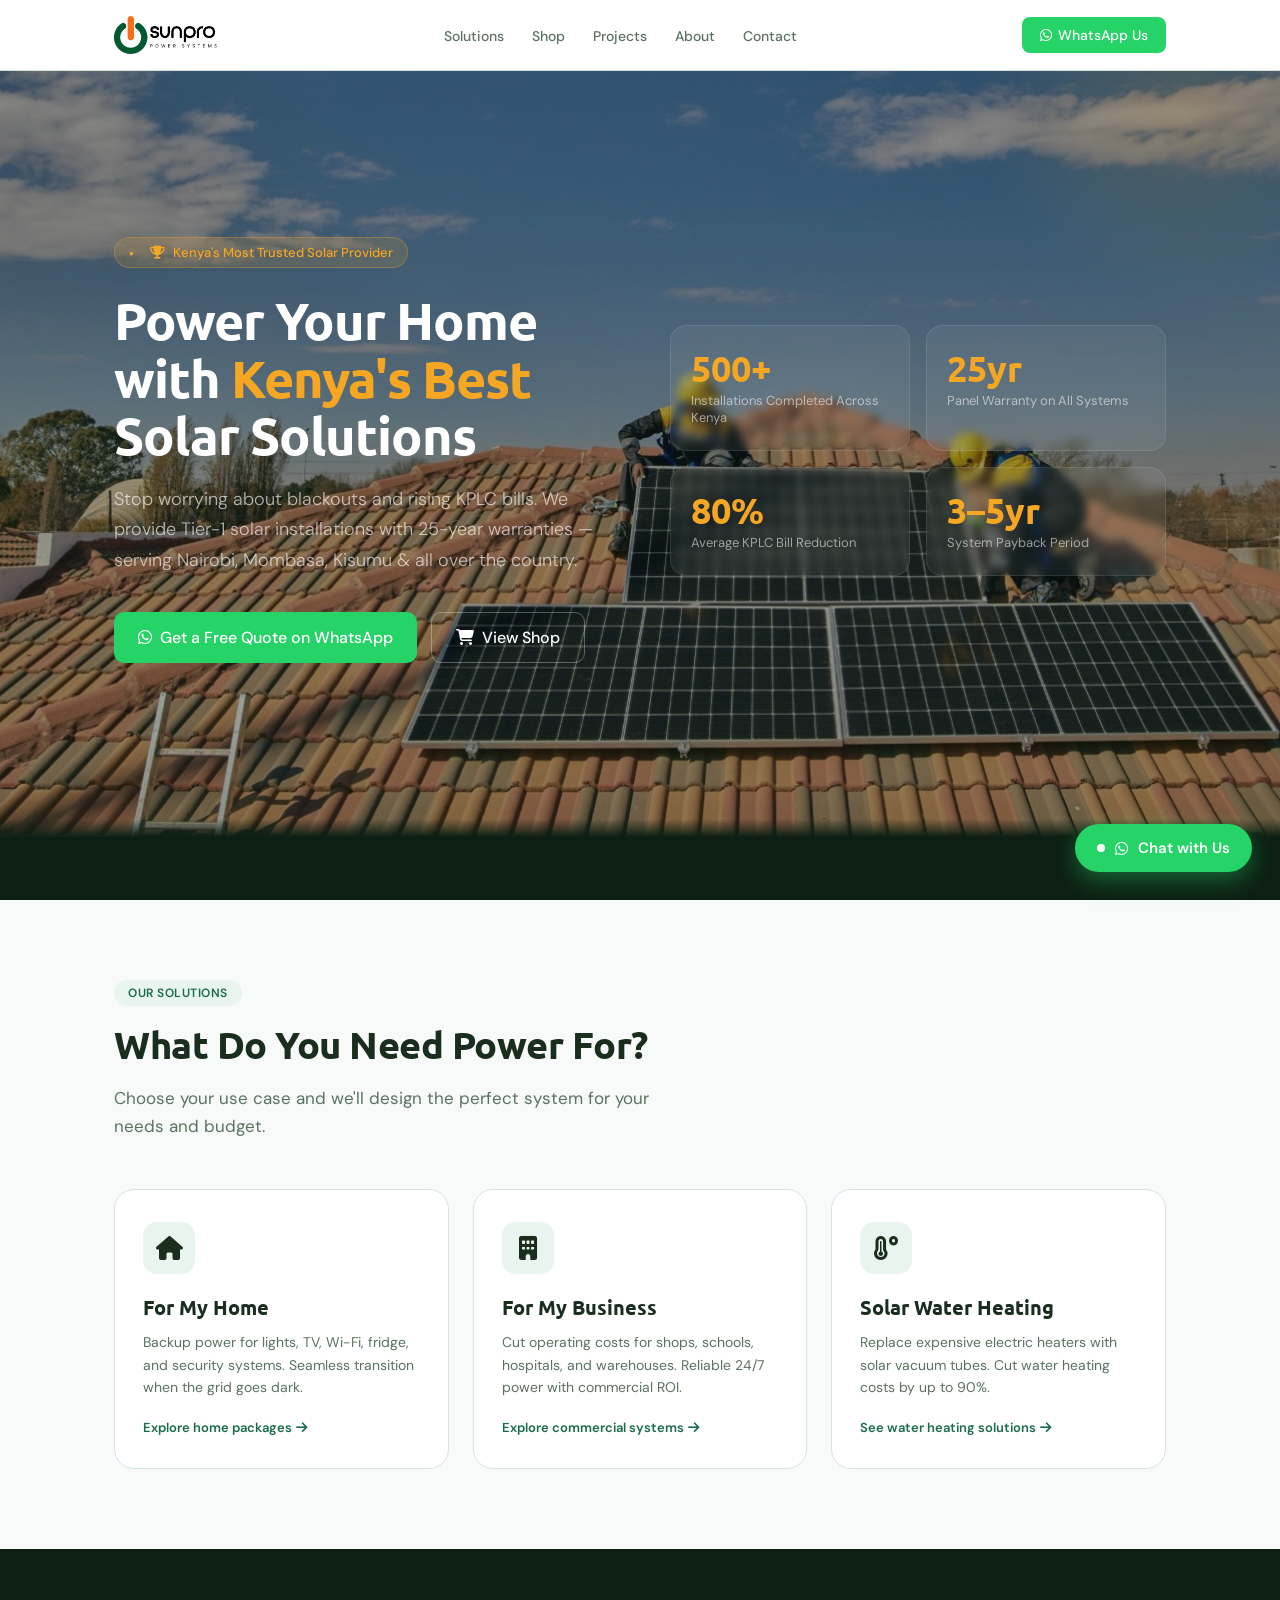
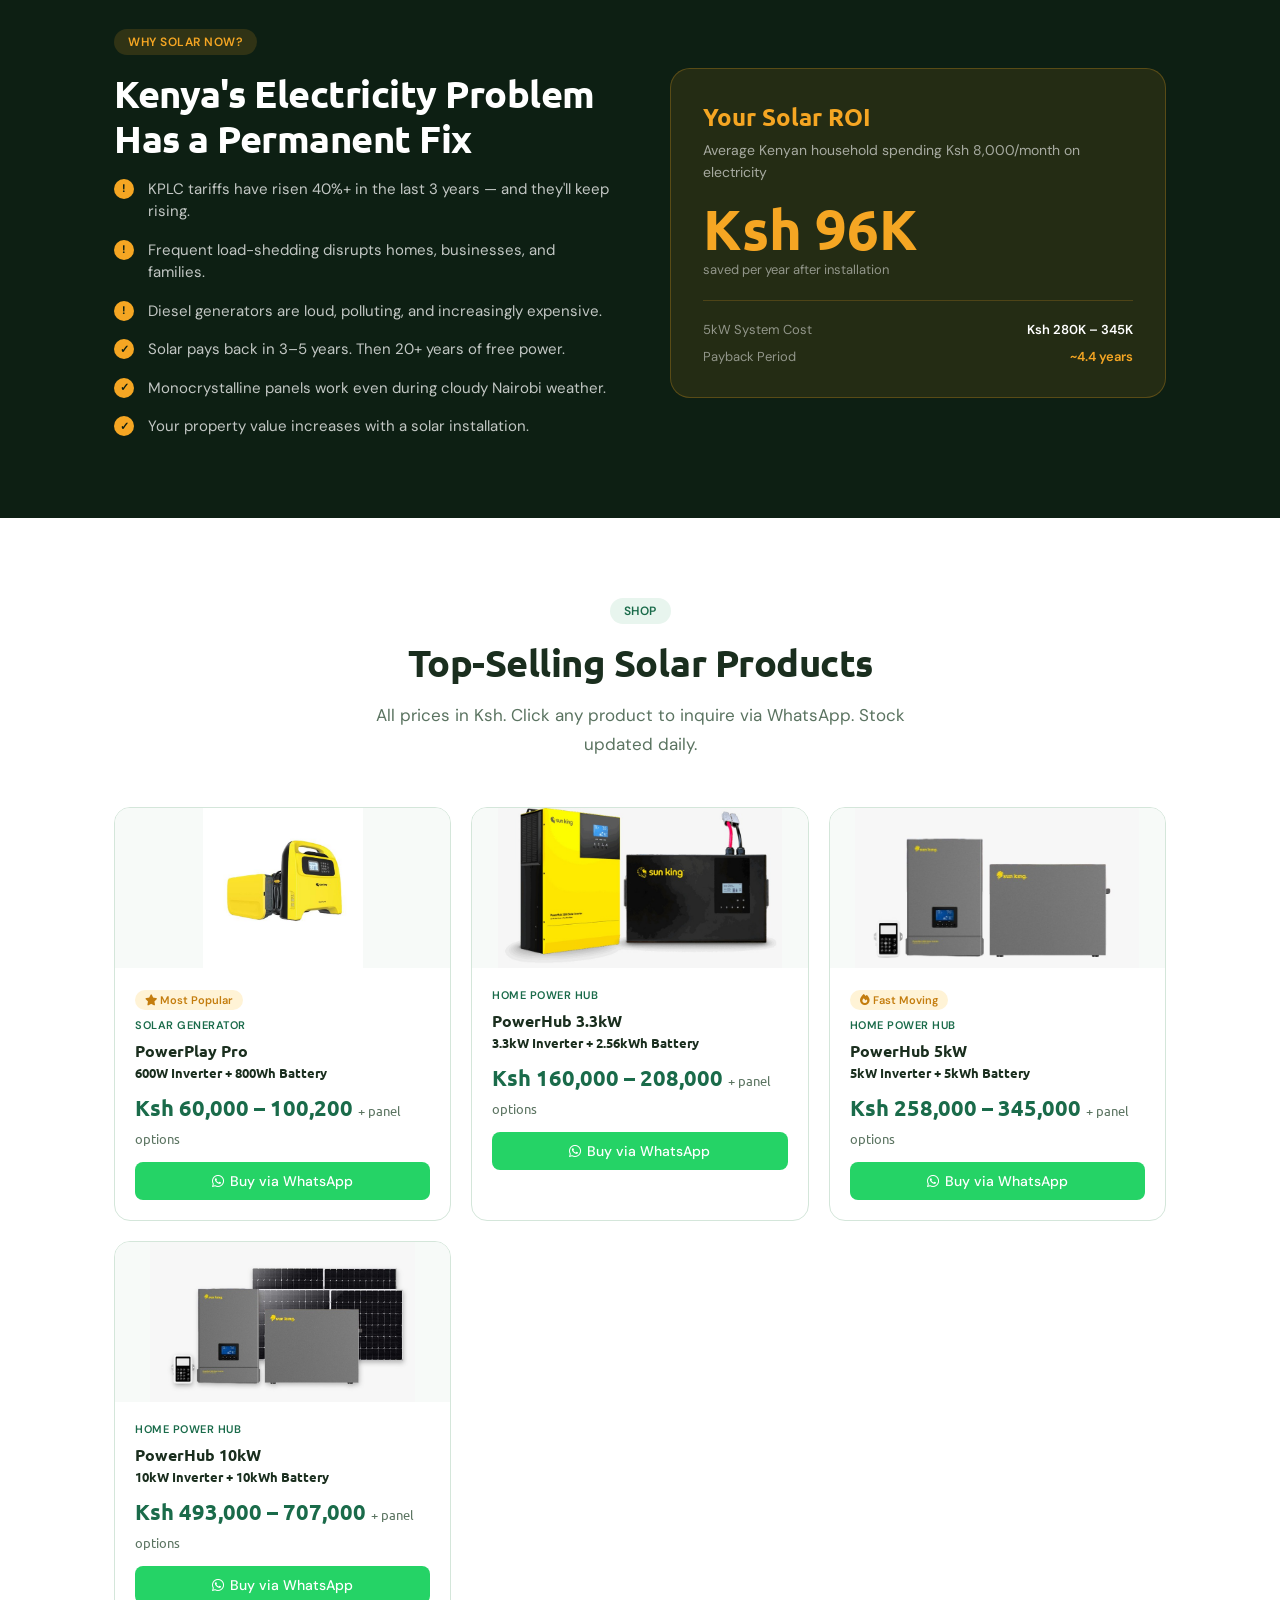
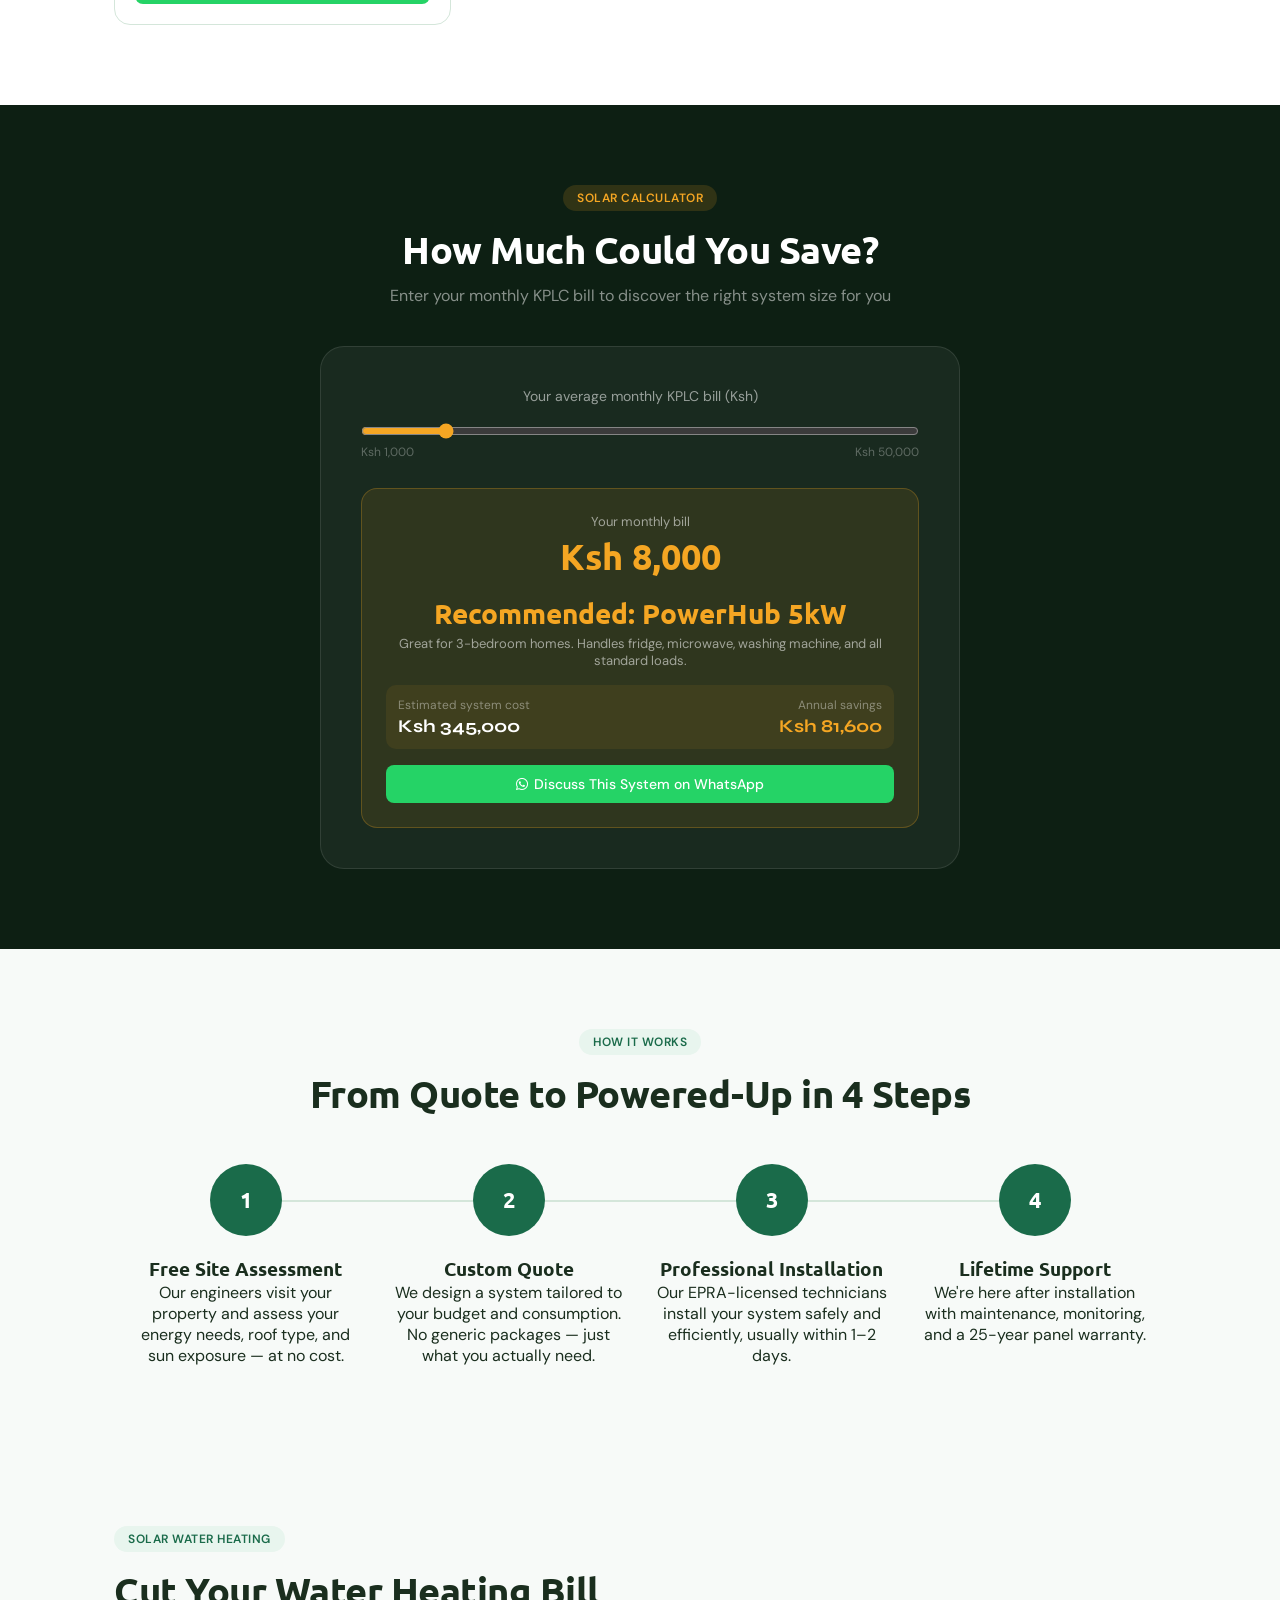
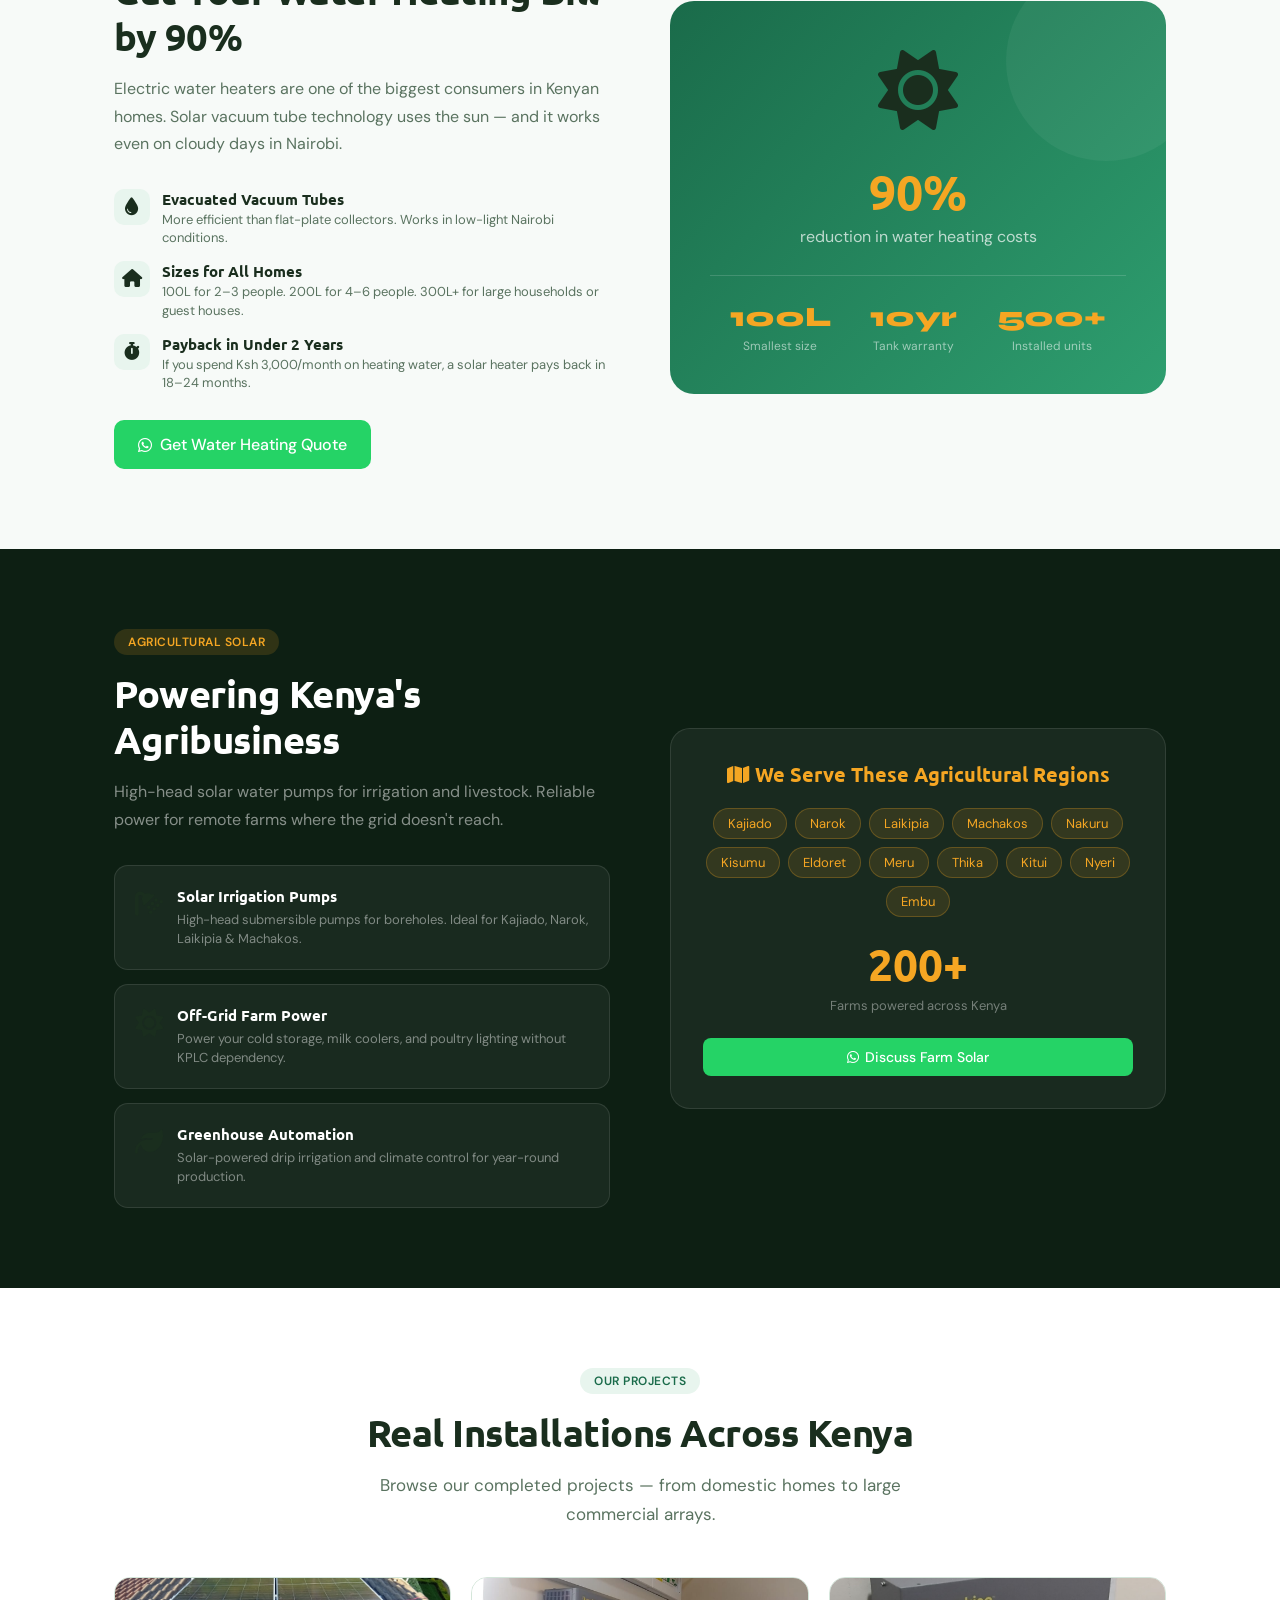
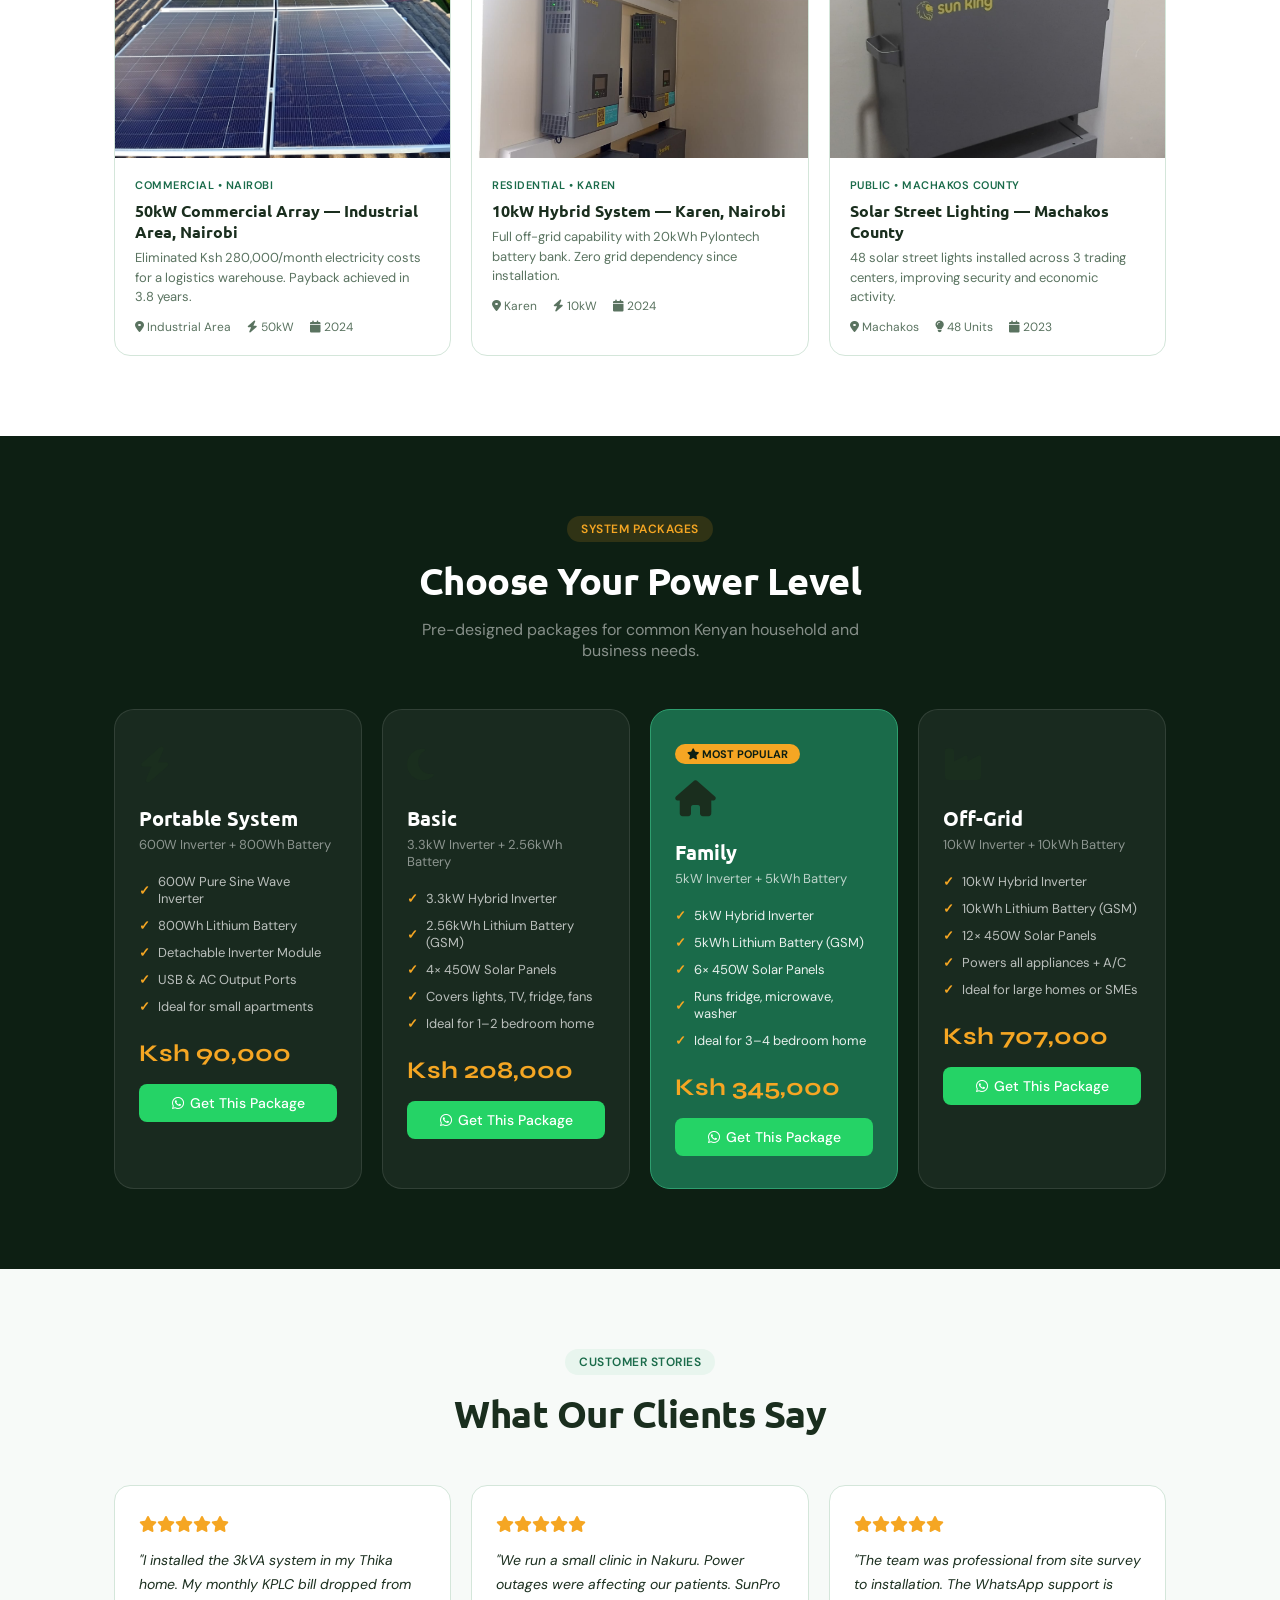
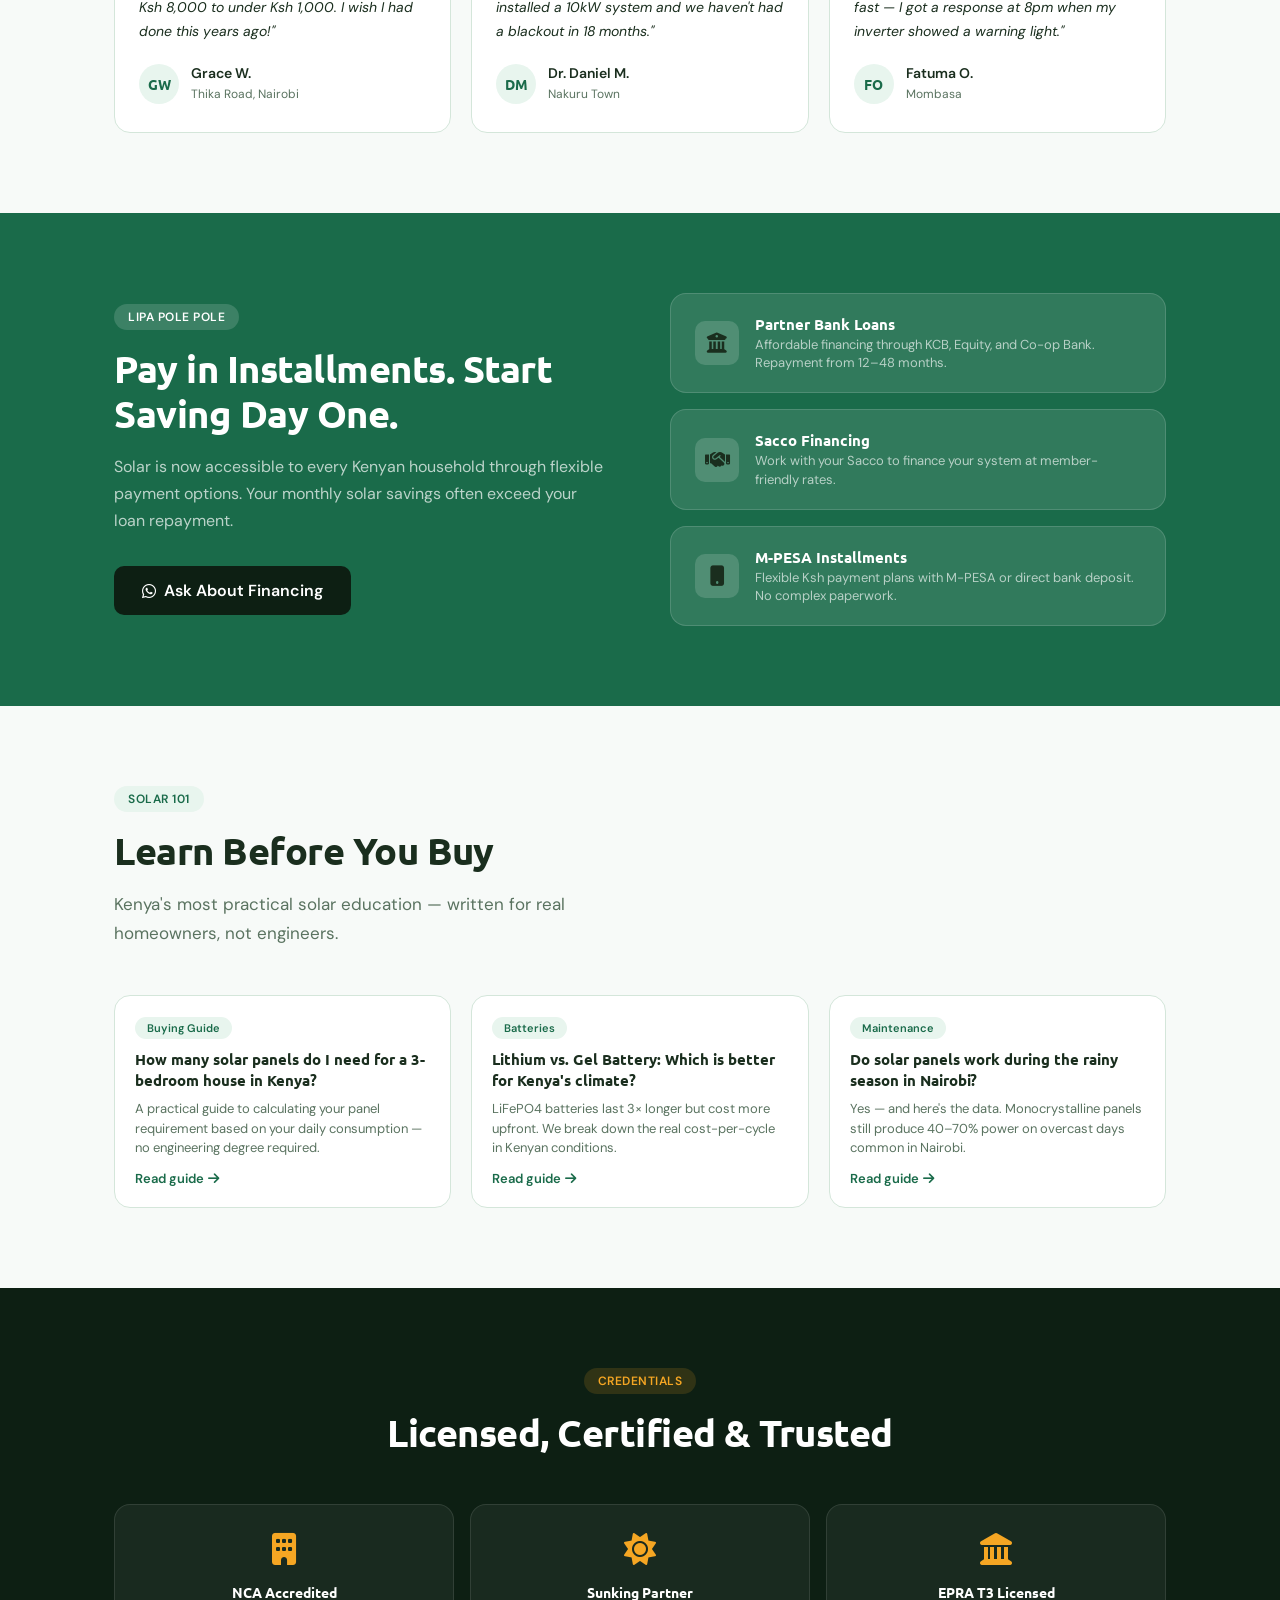
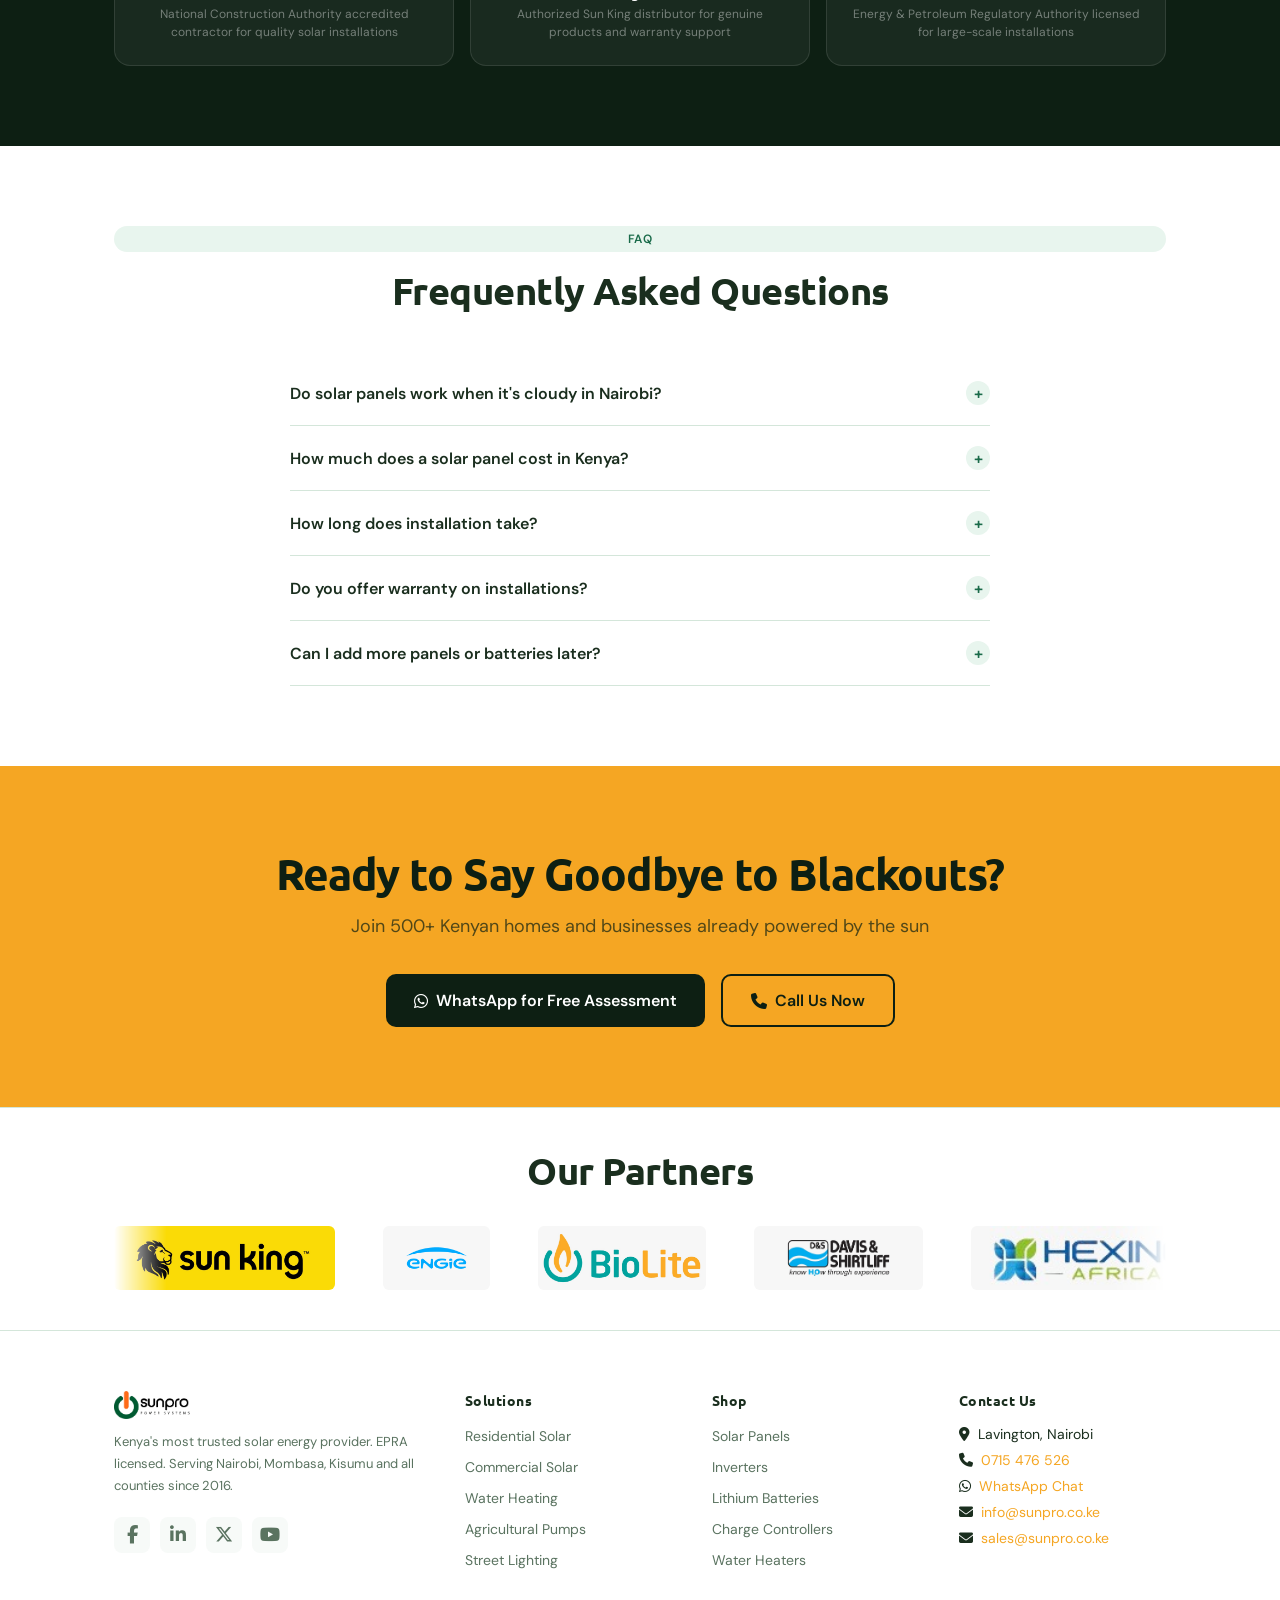
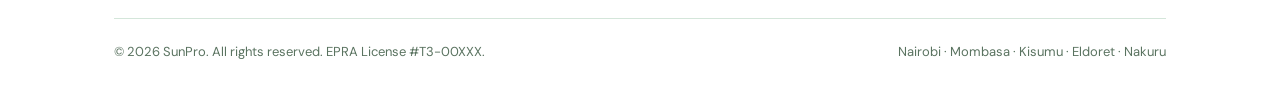
==== commit 1a960620: "email and image swap" ====
--- a/index.html
+++ b/index.html
@@ -158,7 +158,7 @@
         </div>
       </div>
       <div class="prod-card">
-        <div class="prod-img"><img src="images/powerhub pro5kW.jpg" alt="PowerHub 5kW"></div>
+        <div class="prod-img"><img src="images/IMG-20260511-WA0027.jpg" alt="PowerHub 10kW"></div>
         <div class="prod-body">
           <div class="badge-popular"><i class="fa-solid fa-fire"></i> Fast Moving</div>
           <div class="prod-tag">Home Power Hub</div>
@@ -168,7 +168,7 @@
         </div>
       </div>
       <div class="prod-card">
-        <div class="prod-img"><img src="images/IMG-20260511-WA0027.jpg" alt="PowerHub 10kW"></div>
+        <div class="prod-img"><img src="images/powerhub pro5kW.jpg" alt="PowerHub 5kW"></div>
         <div class="prod-body">
           <div class="prod-tag">Home Power Hub</div>
           <h3>PowerHub 10kW<br><small>10kW Inverter + 10kWh Battery</small></h3>
@@ -691,11 +691,12 @@
       <div>
         <h4>Contact Us</h4>
         <div class="footer-contact">
-          <p><i class="fa-solid fa-location-dot"></i> Tumaini, Ongata-Rongai</p>
+          <p><i class="fa-solid fa-location-dot"></i> Lavington, Nairobi</p>
           <p><i class="fa-solid fa-phone"></i> <a href="tel:+254715476526" style="color:var(--sun);text-decoration:none">0715 476 526</a></p>
           <p><i class="fa-brands fa-whatsapp"></i> <a href="https://wa.me/254727895108" style="color:var(--sun);text-decoration:none" target="_blank">WhatsApp Chat</a></p>
-          <p><i class="fa-solid fa-envelope"></i> <a href="mailto:info@sunpro.co.ke" style="color:var(--sun);text-decoration:none">info@sunpro.co.ke</a></p>
-        </div>
+            <p><i class="fa-solid fa-envelope"></i> <a href="mailto:info@sunpro.co.ke" style="color:var(--sun);text-decoration:none">info@sunpro.co.ke</a></p>
+            <p><i class="fa-solid fa-envelope"></i> <a href="mailto:sales@sunpro.co.ke" style="color:var(--sun);text-decoration:none">sales@sunpro.co.ke</a></p>
+          </div>
       </div>
     </div>
     <div class="footer-bottom">
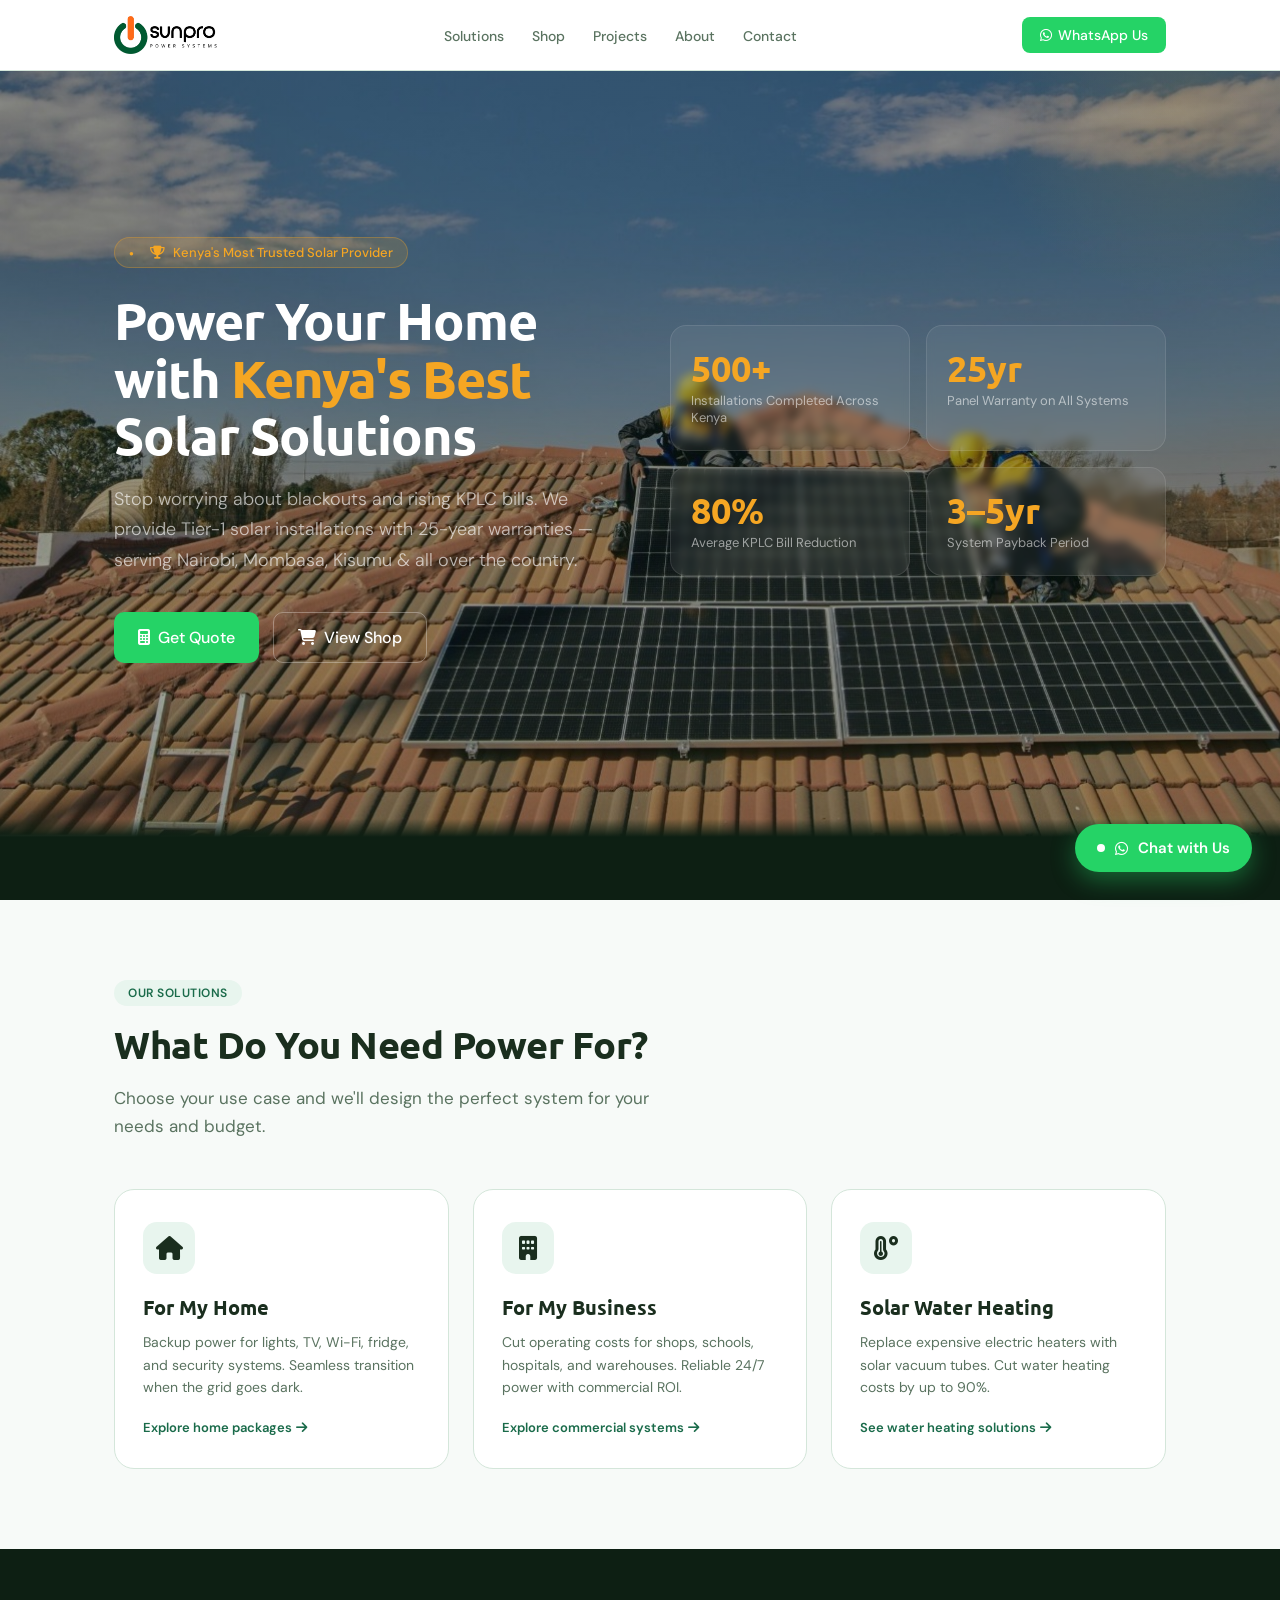
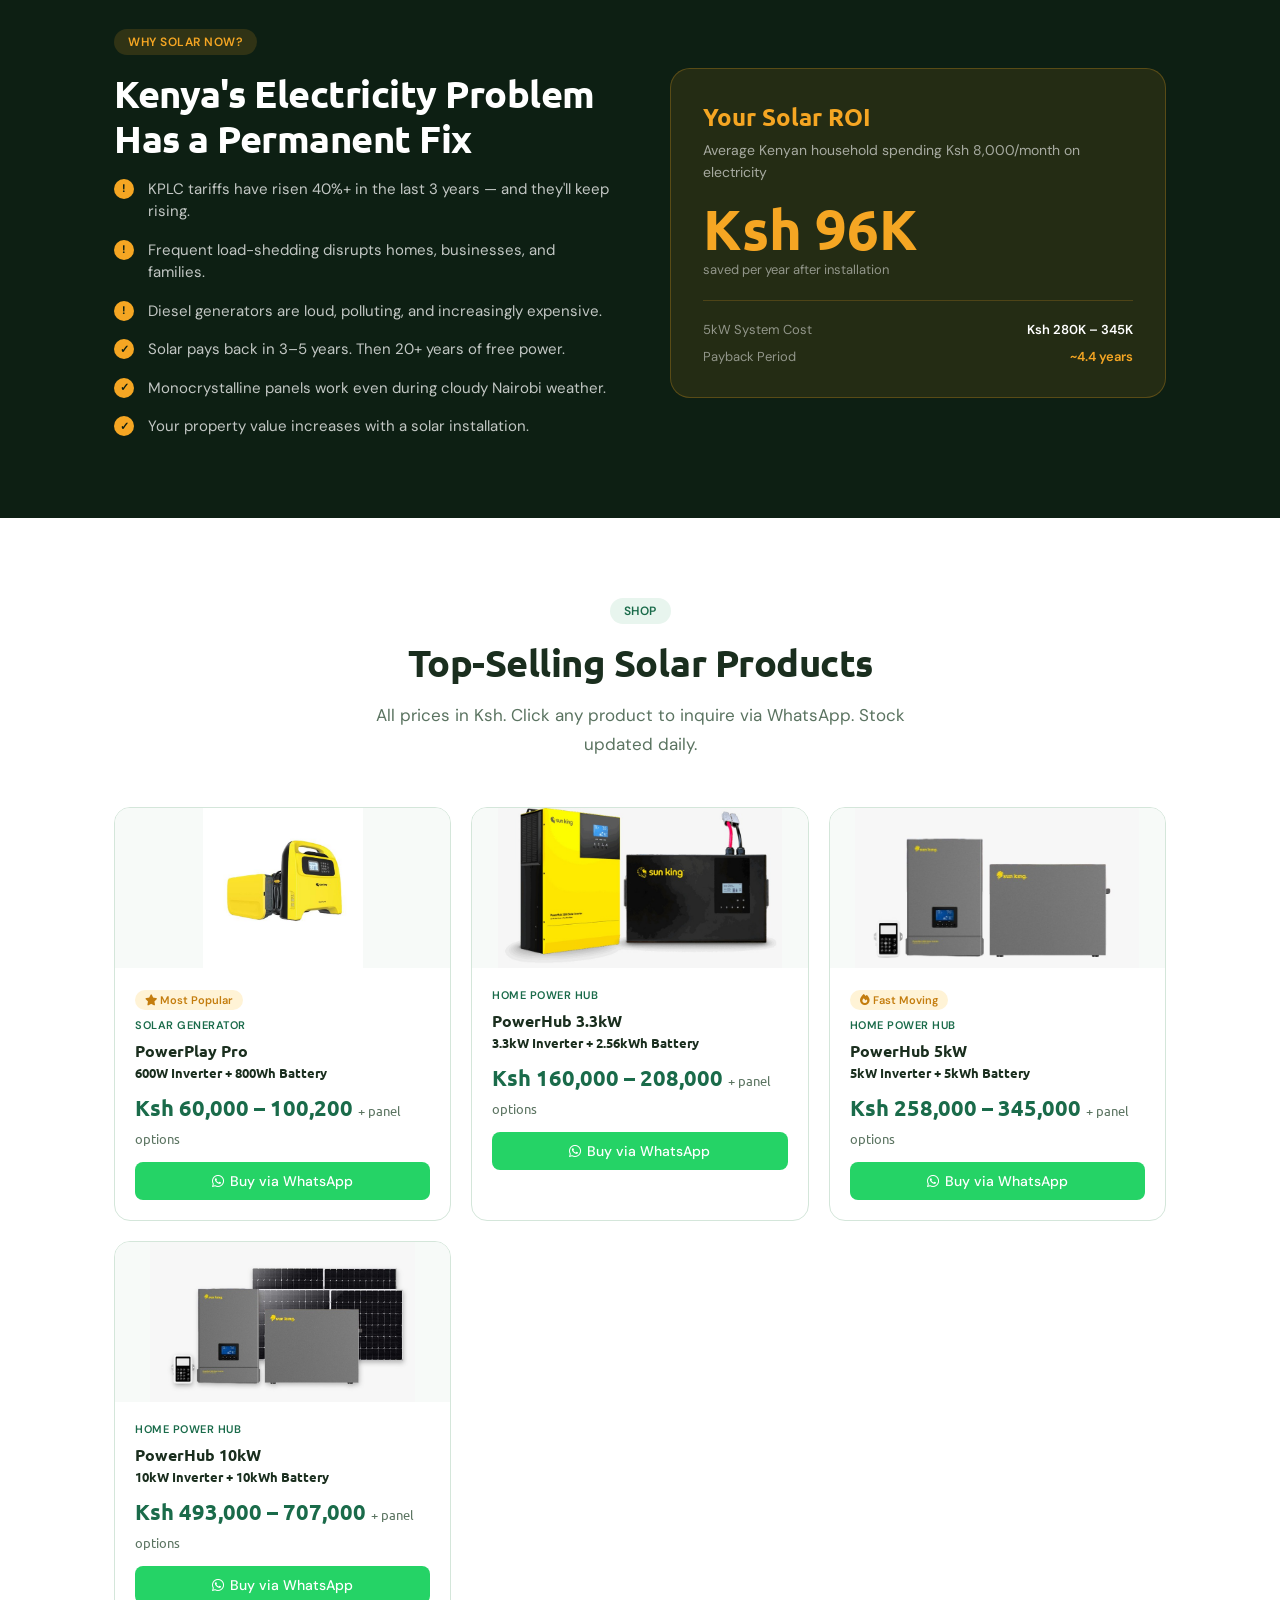
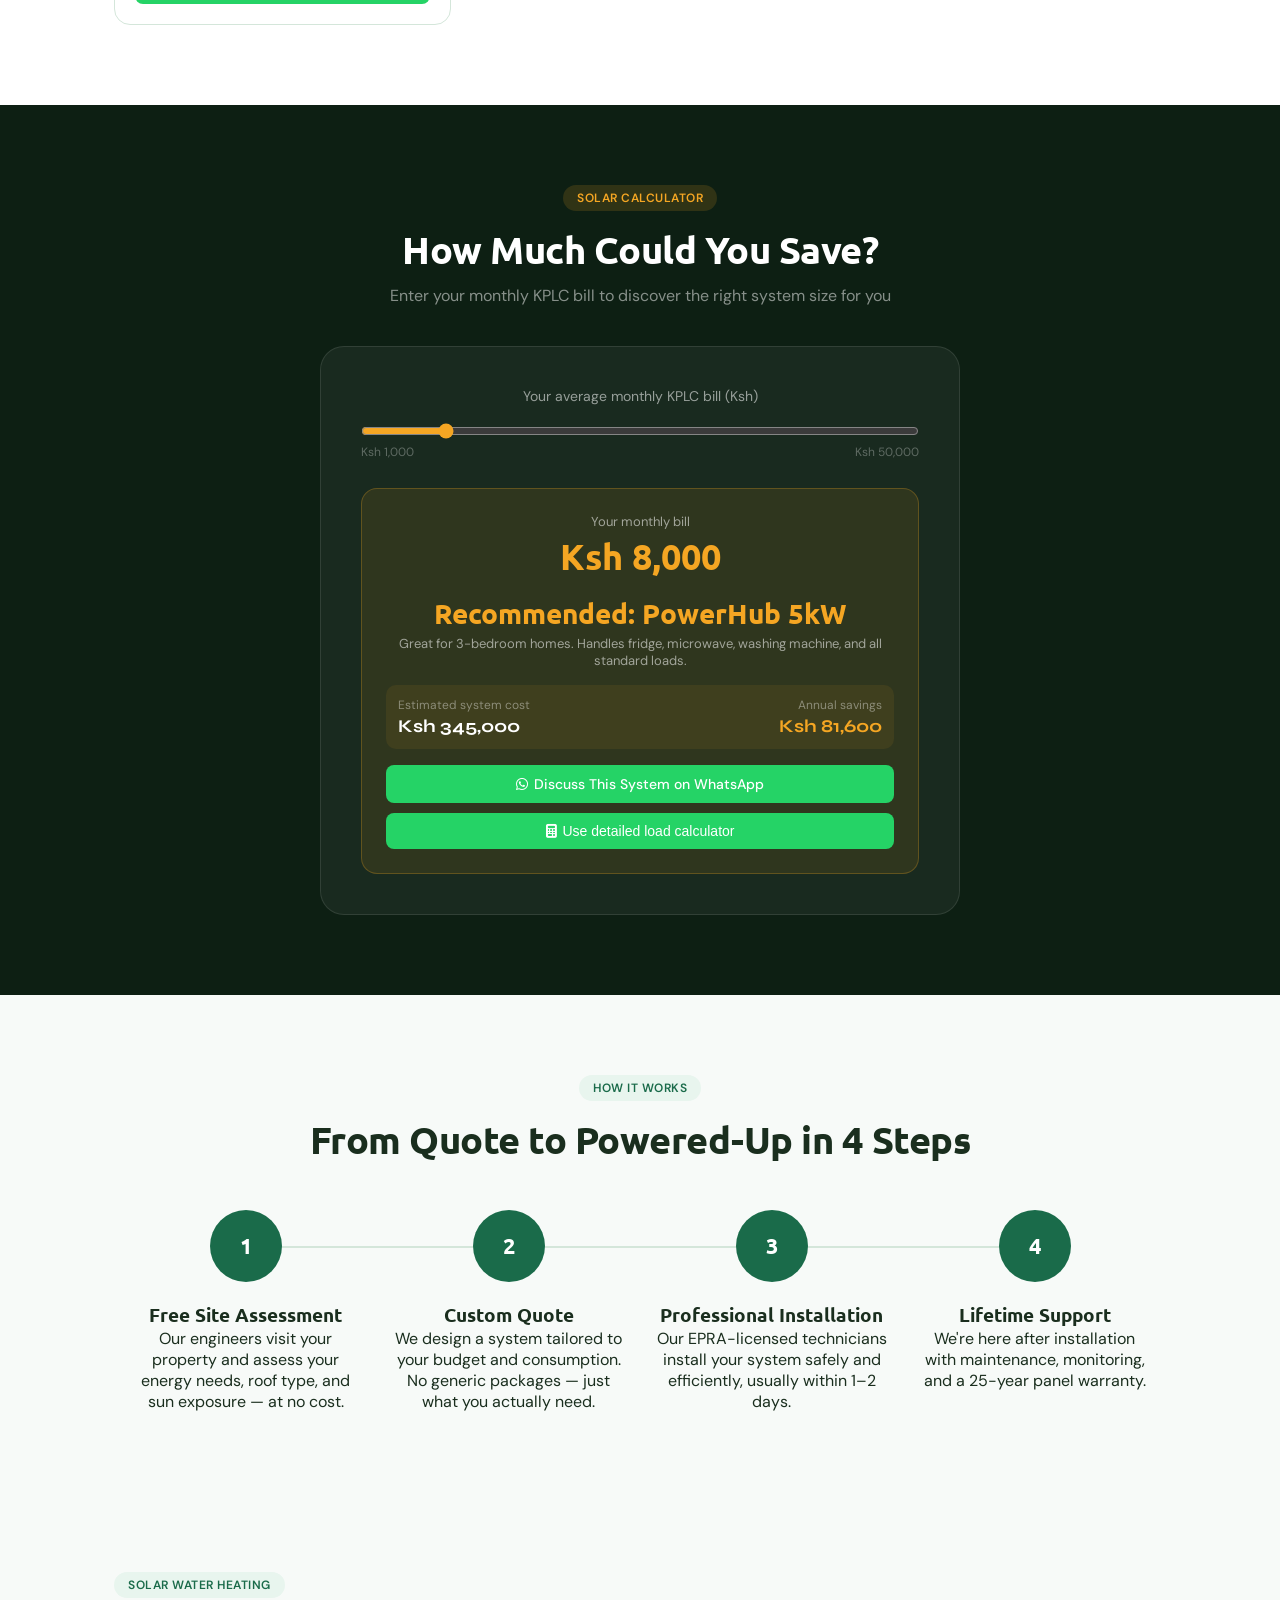
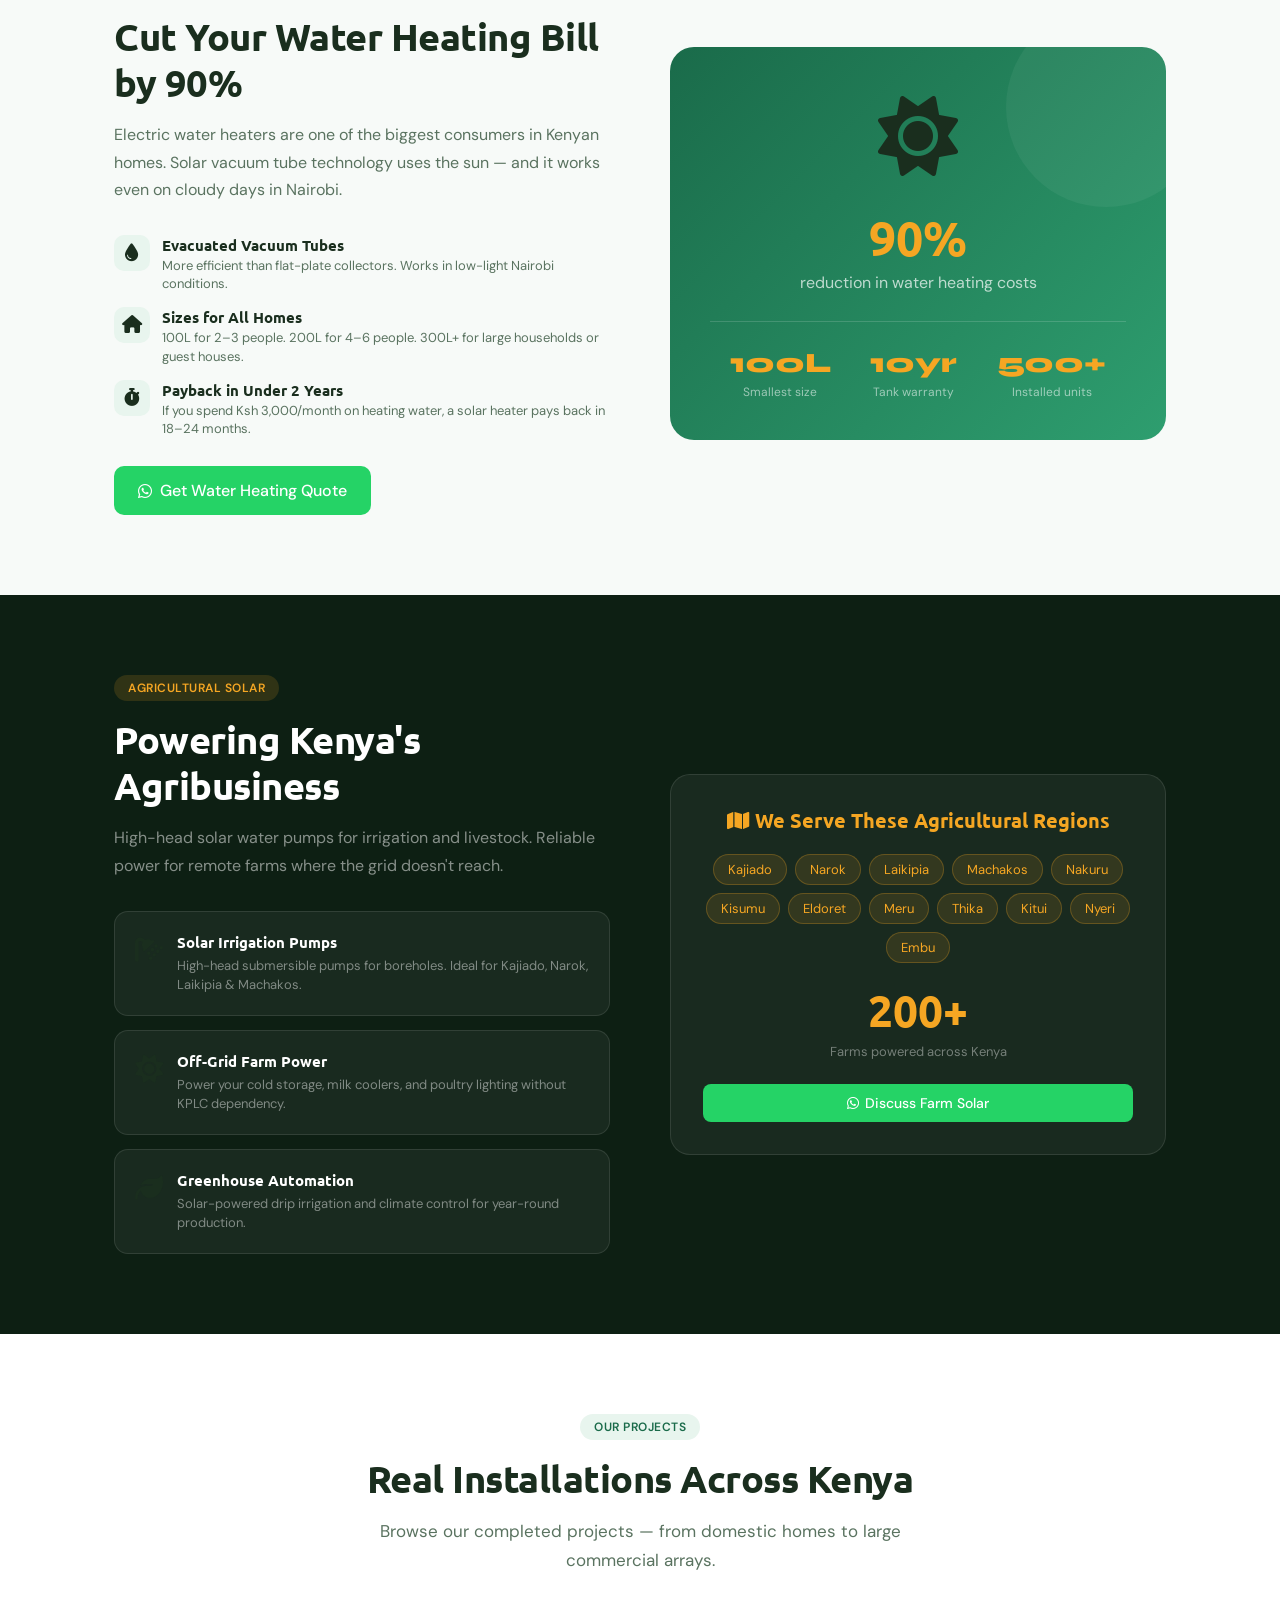
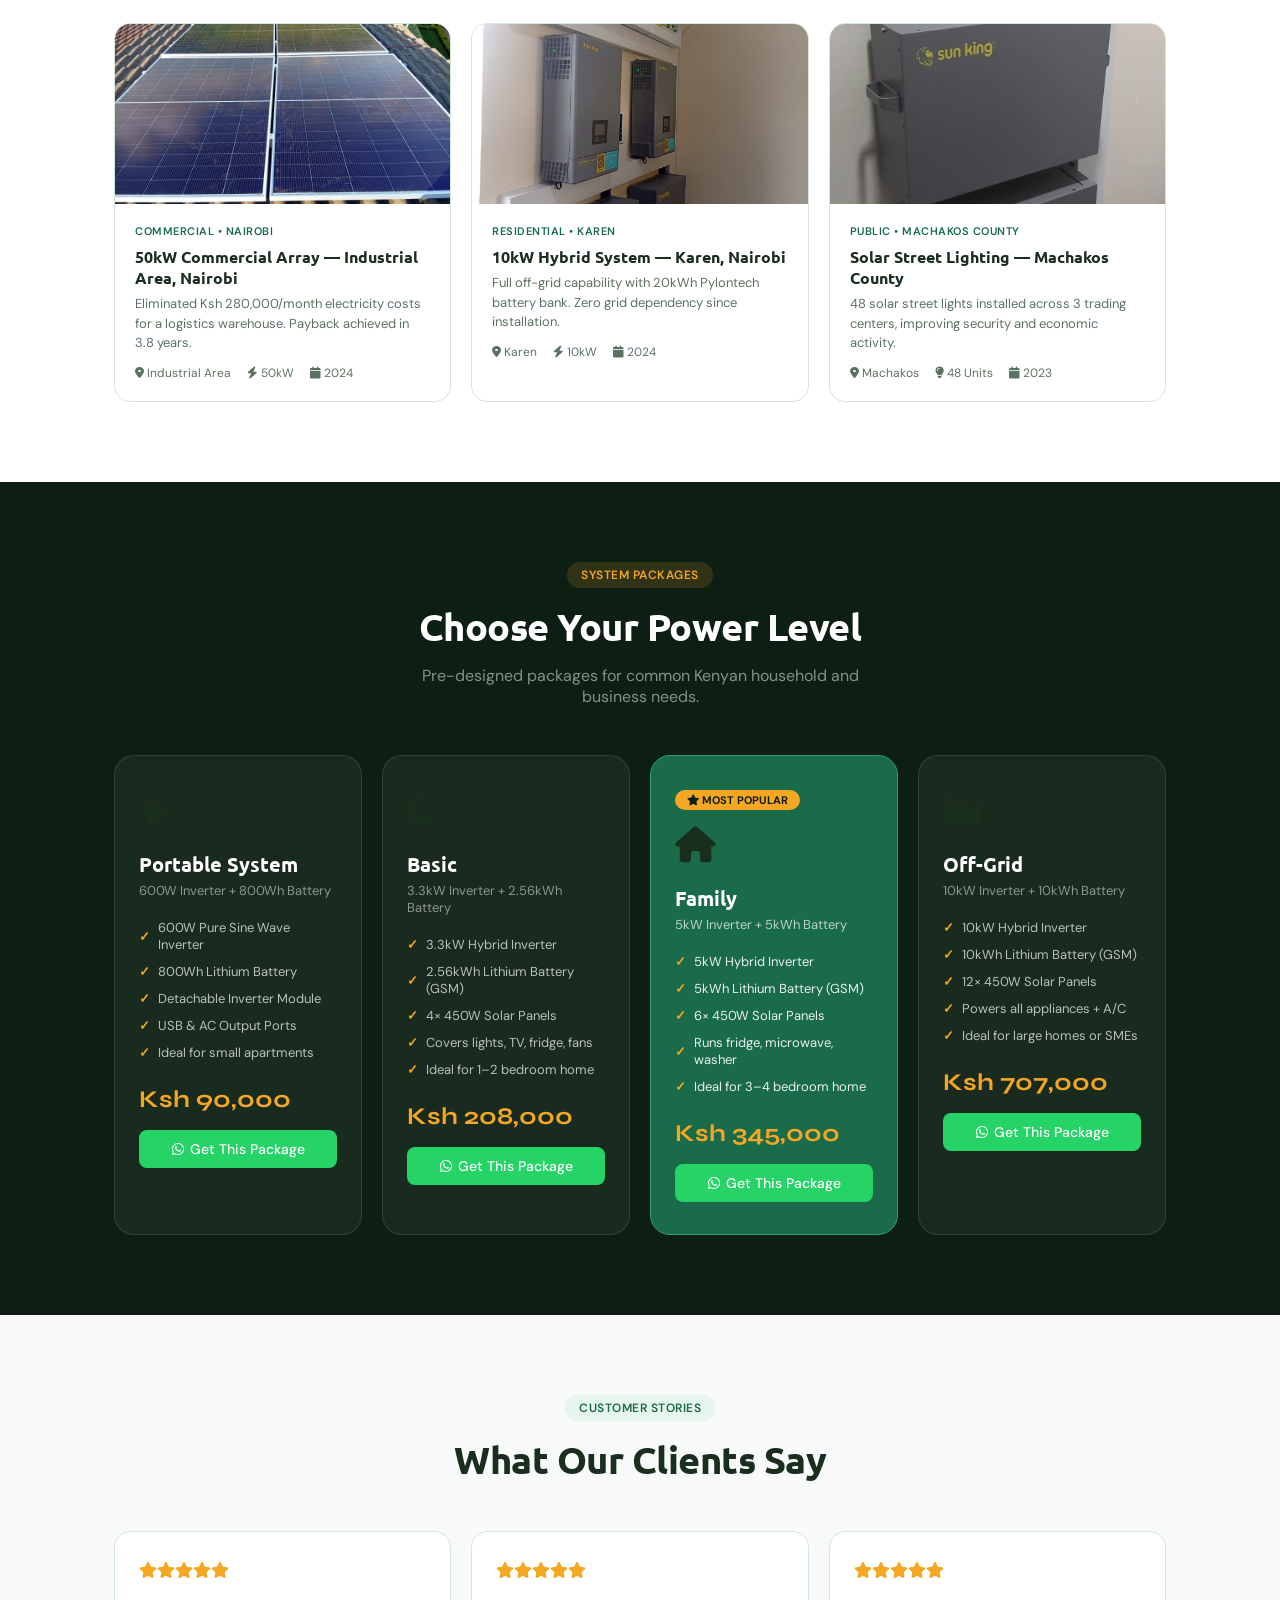
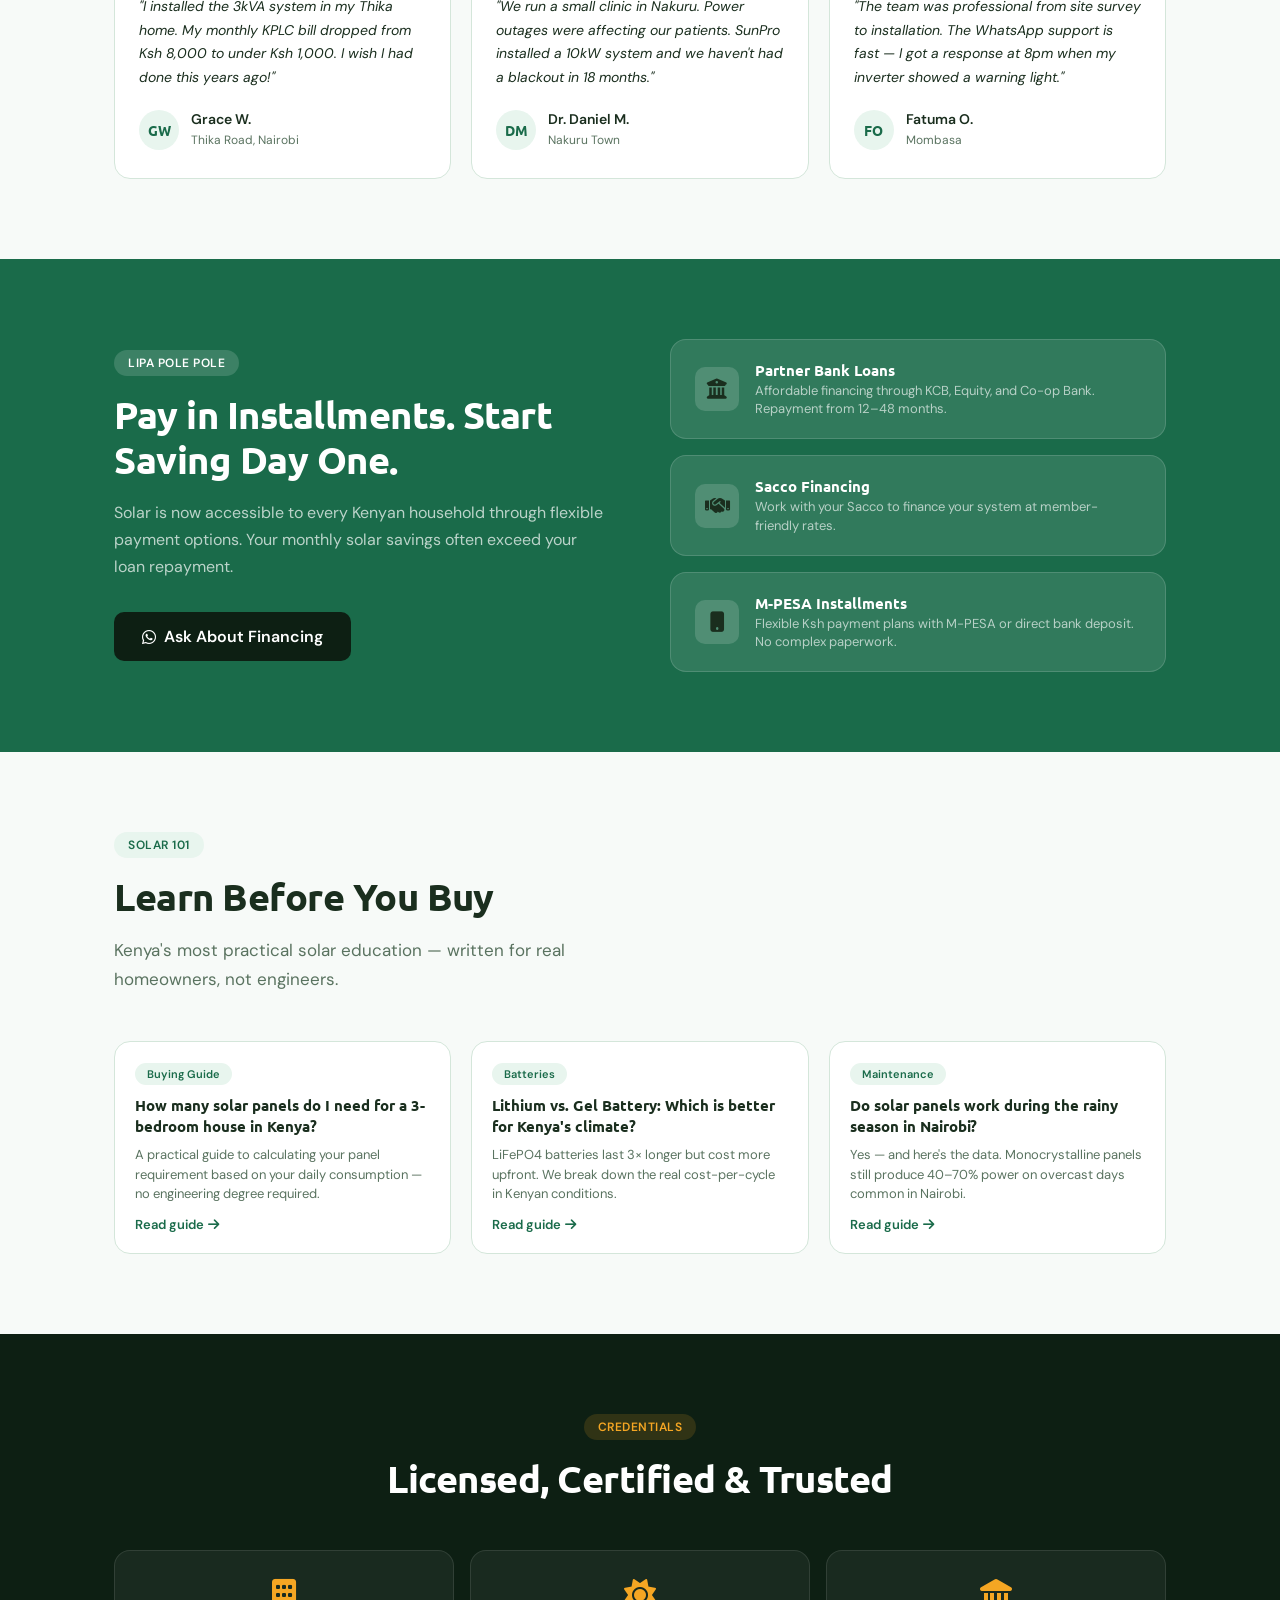
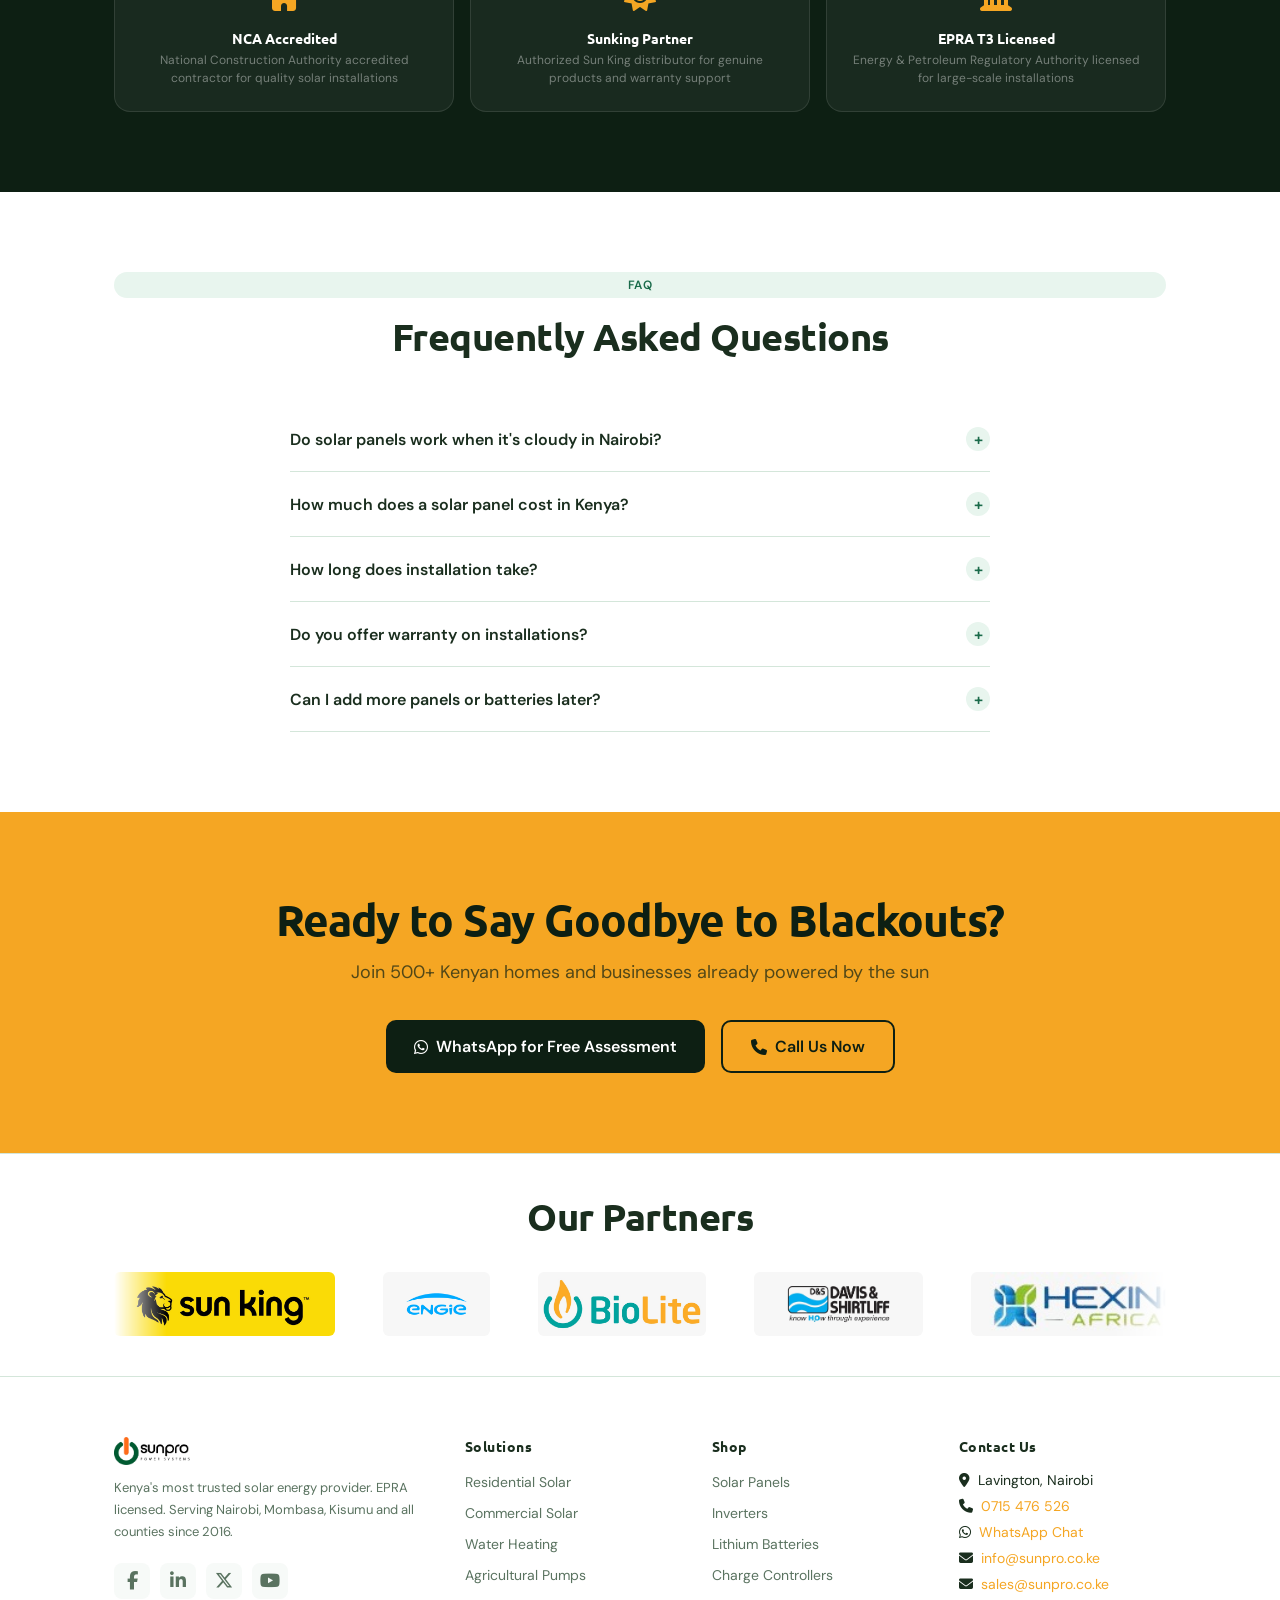
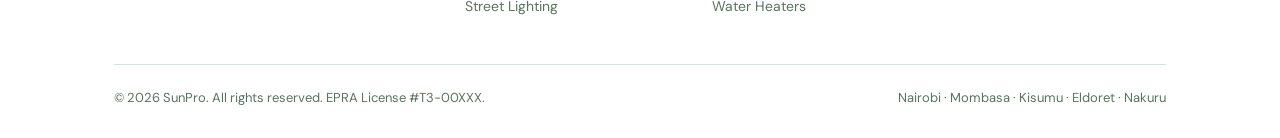
==== commit 50f84644: "load calculator" ====
--- a/index.html
+++ b/index.html
@@ -34,7 +34,7 @@
         <h1 class="hero-title">Power Your Home with <em>Kenya's Best</em> Solar Solutions</h1>
         <p class="hero-sub">Stop worrying about blackouts and rising KPLC bills. We provide Tier-1 solar installations with 25-year warranties — serving Nairobi, Mombasa, Kisumu & all over the country.</p>
         <div class="hero-btns">
-          <a href="https://wa.me/254727895108?text=Hi%2C%20I%27d%20like%20a%20free%20solar%20quote!" class="btn-wa" target="_blank"><i class="fa-brands fa-whatsapp"></i> Get a Free Quote on WhatsApp</a>
+          <a href="javascript:void(0)" class="btn-wa" onclick="openCalculatorPopup();return false;"><i class="fa-solid fa-calculator"></i> Get Quote </a>
           <a href="#products" class="btn-outline"><i class="fa-solid fa-cart-shopping"></i> View Shop</a>
         </div>
       </div>
@@ -206,6 +206,7 @@
           </div>
         </div>
         <a id="calc-wa" href="https://wa.me/254727895108?text=Hi%2C%20I%20spend%20Ksh%208%2C000%20monthly%20on%20KPLC.%20I%27d%20like%20to%20discuss%20a%203kW%20system!" class="btn-wa-sm" target="_blank" style="margin-top:8px"><i class="fa-brands fa-whatsapp"></i> Discuss This System on WhatsApp</a>
+        <button class="btn-wa-sm" onclick="openCalculatorPopup()" style="margin-top:10px;border:none;width:100%"><i class="fa-solid fa-calculator"></i> Use detailed load calculator</button>
       </div>
     </div>
   </div>
@@ -712,4 +713,536 @@
 </a>
 
 <script src="script.js"></script>
-</html>
+
+<!-- POPUP: Solar Load Calculator + Leads Form -->
+<div class="popup-overlay" id="calculatorPopup" style="display:none">
+  <div class="popup-modal">
+    <button class="popup-close" onclick="closeCalculatorPopup()" aria-label="Close">&times;</button>
+
+    <div class="calc-leads">
+
+      <h2 class="sr-only">Solar load calculator and lead capture form for SunPro</h2>
+
+      <div class="tab-bar" id="tabBar">
+        <div class="tab active" onclick="switchTab('calc')">
+          <i class="fa-solid fa-bolt" style="font-size:15px;vertical-align:-2px;margin-right:5px" aria-hidden="true"></i>Load calculator
+        </div>
+        <div class="tab" onclick="switchTab('leads')">
+          <i class="fa-solid fa-user" style="font-size:15px;vertical-align:-2px;margin-right:5px" aria-hidden="true"></i>Get a quote
+        </div>
+      </div>
+
+      <!-- CALCULATOR TAB -->
+      <div id="calcTab">
+
+        <div class="section-label">Quick-add common appliances</div>
+        <div class="preset-grid" id="presetGrid"></div>
+
+        <div class="add-row" id="addRow">
+          <div>
+            <label>Appliance name</label>
+            <input id="inp-name" type="text" placeholder="e.g. Ceiling fan">
+          </div>
+          <div>
+            <label>Wattage (W)</label>
+            <input id="inp-watt" type="number" min="1" max="10000" placeholder="75">
+          </div>
+          <div>
+            <label>Hrs / day</label>
+            <input id="inp-hrs" type="number" min="0.5" max="24" step="0.5" placeholder="8">
+          </div>
+          <div>
+            <label>Qty</label>
+            <div class="qty-ctrl">
+              <button onclick="stepQty(-1)" aria-label="Decrease">&minus;</button>
+              <span id="qty-val">1</span>
+              <button onclick="stepQty(1)" aria-label="Increase">+</button>
+            </div>
+          </div>
+        </div>
+        <div style="display:flex;justify-content:flex-end;margin-top:-4px;margin-bottom:1.5rem">
+          <button class="add-btn" onclick="addAppliance()"><i class="fa-solid fa-plus" aria-hidden="true"></i> Add appliance</button>
+        </div>
+
+        <div class="section-label">Your appliance list</div>
+        <div class="appliance-list" id="appList">
+          <div class="empty-state" id="emptyState">
+            <i class="fa-solid fa-plug" style="font-size:28px;display:block;margin-bottom:8px" aria-hidden="true"></i>
+            Add appliances above or tap a preset to get started
+          </div>
+        </div>
+
+        <div class="results-panel" id="resultsPanel" style="display:none">
+          <div class="results-header">
+            <span>Total daily load</span>
+            <strong id="res-total-kwh">0 kWh/day</strong>
+          </div>
+          <div class="metrics-grid">
+            <div class="metric">
+              <div class="m-label">Daily consumption</div>
+              <div class="m-val" id="res-kwh">0</div>
+              <div class="m-unit">kWh / day</div>
+            </div>
+            <div class="metric">
+              <div class="m-label">Peak demand</div>
+              <div class="m-val" id="res-peak">0</div>
+              <div class="m-unit">Watts</div>
+            </div>
+            <div class="metric">
+              <div class="m-label">Monthly est.</div>
+              <div class="m-val" id="res-monthly">Ksh 0</div>
+              <div class="m-unit">at KPLC rate</div>
+            </div>
+          </div>
+
+          <div style="padding:14px 16px 0;border-bottom:1px solid var(--border)">
+            <div class="section-label" style="margin-bottom:10px">Consumption breakdown</div>
+            <div id="barChart"></div>
+          </div>
+
+          <div class="rec-panel" id="recPanel"></div>
+        </div>
+
+      </div>
+
+      <!-- LEADS TAB -->
+      <div id="leadsTab" style="display:none">
+
+        <div class="calc-import-banner" style="background:var(--surface);border:1px solid var(--border);border-radius:16px;padding:14px 16px;margin-bottom:1.5rem;display:flex;align-items:center;gap:12px">
+          <i class="fa-solid fa-calculator" style="font-size:24px;color:var(--green)" aria-hidden="true"></i>
+          <div id="calc-summary-msg" style="font-size:13px;color:var(--muted);line-height:1.5">
+            Fill in the calculator first to auto-populate your system recommendation — or simply describe your needs below.
+          </div>
+          <button class="load-import-btn" onclick="importFromCalc()" id="importBtn" style="flex-shrink:0">
+            <i class="fa-solid fa-download" style="font-size:15px" aria-hidden="true"></i> Import from calculator
+          </button>
+        </div>
+
+        <div class="success-box" id="successBox">
+          <i class="fa-solid fa-circle-check" aria-hidden="true"></i>
+          <p style="font-size:16px;font-weight:500;margin-bottom:4px">Quote request sent!</p>
+          <p>Our team will contact you within 2 hours. For instant help, WhatsApp us directly.</p>
+        </div>
+
+        <form id="leadsForm" class="form-section" onsubmit="submitLead(event)">
+
+          <div class="section-label">Your details</div>
+          <div class="form-row">
+            <div class="form-group">
+              <label>Full name <span class="req-star">*</span></label>
+              <input id="f-name" type="text" placeholder="Grace Wambui">
+              <span class="field-error" id="e-name">Please enter your name</span>
+            </div>
+            <div class="form-group">
+              <label>Phone number <span class="req-star">*</span></label>
+              <input id="f-phone" type="tel" placeholder="+254 7XX XXX XXX">
+              <span class="field-error" id="e-phone">Please enter a valid Kenyan number</span>
+            </div>
+          </div>
+          <div class="form-row">
+            <div class="form-group">
+              <label>Email address</label>
+              <input id="f-email" type="email" placeholder="grace@example.com">
+              <span class="form-hint">Optional — for receiving your detailed quote</span>
+            </div>
+            <div class="form-group">
+              <label>Location / County <span class="req-star">*</span></label>
+              <select id="f-location">
+                <option value="">Select your county...</option>
+                <option>Nairobi</option><option>Mombasa</option><option>Kisumu</option>
+                <option>Nakuru</option><option>Eldoret / Uasin Gishu</option><option>Thika / Kiambu</option>
+                <option>Machakos</option><option>Kajiado</option><option>Narok</option>
+                <option>Nyeri</option><option>Meru</option><option>Embu</option>
+                <option>Laikipia</option><option>Kitui</option><option>Other</option>
+              </select>
+              <span class="field-error" id="e-location">Please select your county</span>
+            </div>
+          </div>
+
+          <div class="section-label" style="margin-top:4px">Your energy situation</div>
+          <div class="form-row">
+            <div class="form-group">
+              <label>Property type <span class="req-star">*</span></label>
+              <select id="f-proptype">
+                <option value="">Select...</option>
+                <option>Residential home</option><option>Apartment / flat</option>
+                <option>Commercial / office</option><option>School / institution</option>
+                <option>Farm / agricultural</option><option>Rental / block of flats</option>
+              </select>
+              <span class="field-error" id="e-proptype">Please select a property type</span>
+            </div>
+            <div class="form-group">
+              <label>Average monthly KPLC bill</label>
+              <select id="f-bill">
+                <option value="">Select range...</option>
+                <option>Under Ksh 2,000</option><option>Ksh 2,000 - 5,000</option>
+                <option>Ksh 5,000 - 10,000</option><option>Ksh 10,000 - 20,000</option>
+                <option>Ksh 20,000 - 50,000</option><option>Over Ksh 50,000</option>
+                <option>Not on grid (off-grid)</option>
+              </select>
+            </div>
+          </div>
+          <div class="form-row">
+            <div class="form-group">
+              <label>Primary goal</label>
+              <select id="f-goal">
+                <option value="">Select...</option>
+                <option>Backup power (stay on during blackouts)</option>
+                <option>Reduce KPLC bills</option>
+                <option>Go fully off-grid</option>
+                <option>Solar water heating</option>
+                <option>Agricultural / borehole pump</option>
+                <option>Business continuity</option>
+              </select>
+            </div>
+            <div class="form-group">
+              <label>Budget range</label>
+              <select id="f-budget">
+                <option value="">Select...</option>
+                <option>Under Ksh 100,000</option>
+                <option>Ksh 100,000 - 250,000</option>
+                <option>Ksh 250,000 - 500,000</option>
+                <option>Ksh 500,000 - 1,000,000</option>
+                <option>Over Ksh 1,000,000</option>
+                <option>Open to financing / lipa pole pole</option>
+              </select>
+            </div>
+          </div>
+
+          <div class="form-group">
+            <label>Recommended system (from calculator)</label>
+            <input id="f-system" type="text" placeholder="e.g. 5kW Hybrid System - run the calculator first">
+          </div>
+
+          <div class="form-group">
+            <label>Additional notes</label>
+            <textarea id="f-notes" placeholder="e.g. I have a borehole pump, 3-phase connection, generator backup, or specific questions..."></textarea>
+          </div>
+
+          <div class="form-group">
+            <label>How did you hear about us?</label>
+            <select id="f-source">
+              <option value="">Select...</option>
+              <option>Google search</option><option>Referral from friend / family</option>
+              <option>Facebook / Instagram</option><option>WhatsApp</option>
+              <option>Existing customer</option><option>Other</option>
+            </select>
+          </div>
+
+          <div style="display:flex;flex-direction:column;gap:10px;padding-top:4px">
+            <button type="submit" class="submit-btn">
+              <i class="fa-solid fa-paper-plane" aria-hidden="true"></i> Submit quote request
+            </button>
+
+          </div>
+
+        </form>
+      </div>
+
+    </div>
+  </div>
+</div>
+
+<script>
+const GOOGLE_SHEETS_URL = 'https://script.google.com/macros/s/AKfycbyu9c_rOPKtDHabAyrfLxwBGNDrdV61llRa-R_7hQl7LwRcxw1odKekjrXHMGn9jGgl0Q/exec';
+const WHATSAPP_NUMBER = '254727895108';
+
+const presets=[
+  {icon:'fa-regular fa-lightbulb',name:'LED bulb (10W)',w:10,h:8,qty:6},
+  {icon:'fa-regular fa-snowflake',name:'Fridge (150W)',w:150,h:24,qty:1},
+  {icon:'fa-solid fa-tv',name:'TV 32" (60W)',w:60,h:6,qty:1},
+  {icon:'fa-solid fa-wifi',name:'Wi-Fi router (10W)',w:10,h:24,qty:1},
+  {icon:'fa-solid fa-laptop',name:'Laptop (65W)',w:65,h:8,qty:1},
+  {icon:'fa-solid fa-mobile-screen',name:'Phone charger (20W)',w:20,h:4,qty:3},
+  {icon:'fa-solid fa-fan',name:'Ceiling fan (75W)',w:75,h:10,qty:2},
+  {icon:'fa-solid fa-kitchen-set',name:'Microwave (1200W)',w:1200,h:0.5,qty:1},
+  {icon:'fa-solid fa-shirt',name:'Washing machine (500W)',w:500,h:1,qty:1},
+  {icon:'fa-solid fa-plug',name:'Water pump (750W)',w:750,h:3,qty:1},
+  {icon:'fa-solid fa-video',name:'CCTV system (80W)',w:80,h:24,qty:1},
+  {icon:'fa-solid fa-temperature-half',name:'Shower pump (400W)',w:400,h:0.5,qty:1},
+  {icon:'fa-solid fa-print',name:'Printer (400W)',w:400,h:1,qty:1},
+  {icon:'fa-solid fa-wind',name:'Standing fan (50W)',w:50,h:8,qty:1},
+];
+
+let appliances=[];
+let qty=1;
+
+function stepQty(d){qty=Math.max(1,Math.min(20,qty+d));document.getElementById('qty-val').textContent=qty}
+
+const pg=document.getElementById('presetGrid');
+presets.forEach(p=>{
+  const b=document.createElement('button');
+  b.className='preset-btn';
+  b.innerHTML='<span class="preset-icon"><i class="'+p.icon+'"></i></span><span>'+p.name+'</span>';
+  b.onclick=()=>quickAdd(p);
+  pg.appendChild(b);
+});
+
+function quickAdd(p){
+  const exist=appliances.find(a=>a.name===p.name);
+  if(exist){exist.qty+=1;}else{appliances.push({...p,qty:p.qty||1});}
+  render();
+}
+
+function addAppliance(){
+  const name=document.getElementById('inp-name').value.trim();
+  const watt=parseFloat(document.getElementById('inp-watt').value);
+  const hrs=parseFloat(document.getElementById('inp-hrs').value);
+  if(!name||!watt||!hrs||watt<=0||hrs<=0||hrs>24){
+    document.getElementById('inp-name').style.borderColor='#E24B4A';
+    return;
+  }
+  document.getElementById('inp-name').style.borderColor='';
+  const icon=guessIcon(name);
+  const exist=appliances.find(a=>a.name.toLowerCase()===name.toLowerCase());
+  if(exist){exist.qty+=qty;}
+  else{appliances.push({icon,name,w:watt,h:hrs,qty});}
+  document.getElementById('inp-name').value='';
+  document.getElementById('inp-watt').value='';
+  document.getElementById('inp-hrs').value='';
+  qty=1;document.getElementById('qty-val').textContent='1';
+  render();
+}
+
+function guessIcon(n){
+  const nl=n.toLowerCase();
+  if(/light|bulb|lamp/.test(nl))return'fa-regular fa-lightbulb';
+  if(/fridge|freezer/.test(nl))return'fa-regular fa-snowflake';
+  if(/tv|television/.test(nl))return'fa-solid fa-tv';
+  if(/wifi|router|modem/.test(nl))return'fa-solid fa-wifi';
+  if(/laptop|computer|pc/.test(nl))return'fa-solid fa-laptop';
+  if(/phone|charger/.test(nl))return'fa-solid fa-mobile-screen';
+  if(/fan/.test(nl))return'fa-solid fa-fan';
+  if(/microwave|oven/.test(nl))return'fa-solid fa-kitchen-set';
+  if(/wash/.test(nl))return'fa-solid fa-shirt';
+  if(/pump|borehole/.test(nl))return'fa-solid fa-plug';
+  if(/cctv|camera/.test(nl))return'fa-solid fa-video';
+  return'fa-solid fa-bolt';
+}
+
+function render(){
+  const list=document.getElementById('appList');
+  const empty=document.getElementById('emptyState');
+  const panel=document.getElementById('resultsPanel');
+  if(appliances.length===0){
+    list.innerHTML='';list.appendChild(empty);panel.style.display='none';return;
+  }
+  panel.style.display='block';
+  let html='';
+  appliances.forEach((a,i)=>{
+    const kwh=+(a.w*a.h*a.qty/1000).toFixed(2);
+    html+='<div class="app-item">'+
+      '<span class="app-icon"><i class="'+a.icon+'"></i></span>'+
+      '<span class="app-name">'+a.name+'</span>'+
+      '<span class="app-meta">'+a.w+'W x '+a.h+'h x '+a.qty+'</span>'+
+      '<span class="app-kwh">'+kwh+' kWh</span>'+
+      '<div class="qty-ctrl">'+
+        '<button onclick="changeQty('+i+',-1)" aria-label="Less">&minus;</button>'+
+        '<span>'+a.qty+'</span>'+
+        '<button onclick="changeQty('+i+',1)" aria-label="More">+</button>'+
+      '</div>'+
+      '<button class="del-btn" onclick="removeAppliance('+i+')" aria-label="Remove"><i class="fa-solid fa-trash" aria-hidden="true"></i></button>'+
+    '</div>';
+  });
+  list.innerHTML=html;
+  updateResults();
+}
+
+function changeQty(i,d){
+  appliances[i].qty=Math.max(1,appliances[i].qty+d);
+  render();
+}
+function removeAppliance(i){appliances.splice(i,1);render();}
+
+function updateResults(){
+  const totalKwh=appliances.reduce((s,a)=>s+a.w*a.h*a.qty/1000,0);
+  const peakW=appliances.reduce((s,a)=>s+a.w*a.qty,0);
+  const monthlyKsh=Math.round(totalKwh*30*25);
+  document.getElementById('res-total-kwh').textContent=totalKwh.toFixed(1)+' kWh/day';
+  document.getElementById('res-kwh').textContent=totalKwh.toFixed(1);
+  document.getElementById('res-peak').textContent=peakW.toLocaleString();
+  document.getElementById('res-monthly').textContent='Ksh '+monthlyKsh.toLocaleString();
+  renderBars(totalKwh);
+  renderRecommendation(totalKwh,peakW);
+}
+
+function renderBars(total){
+  const sorted=[...appliances].sort((a,b)=>(b.w*b.h*b.qty)-(a.w*a.h*a.qty)).slice(0,6);
+  let html='';
+  sorted.forEach(a=>{
+    const kwh=+(a.w*a.h*a.qty/1000).toFixed(2);
+    const pct=total>0?Math.round(kwh/total*100):0;
+    html+='<div class="bar-row">'+
+      '<span class="bar-label"><i class="'+a.icon+'" style="font-size:12px"></i> '+(a.name.length>14?a.name.slice(0,13)+'...':a.name)+'</span>'+
+      '<div class="bar-track"><div class="bar-fill" style="width:'+pct+'%"></div></div>'+
+      '<span class="bar-kwh">'+kwh+' kWh</span>'+
+    '</div>';
+  });
+  document.getElementById('barChart').innerHTML=html;
+}
+
+function renderRecommendation(kwh,peakW){
+  const sun=5.5,eff=0.75,autonomy=1.5;
+  const panelKw=+(kwh/(sun*eff)).toFixed(1);
+  const battKwh=+(kwh*autonomy).toFixed(1);
+  const invKva=Math.ceil(peakW*1.3/1000);
+
+  let tier,name,desc,panels,inv,batt,price,wa;
+  if(kwh<=3){
+    tier='Basic Backup';name='1.5-2kW Basic Backup System';
+    desc='Covers lights, fans, TV, Wi-Fi and phone charging. Ideal for 1-2 bedroom homes.';
+    panels=Math.max(2,Math.ceil(panelKw/0.55));inv='1.5-2kVA Hybrid';batt='1-2kWh Gel';price='Ksh 85,000 - 150,000';wa='1.5kW Basic Backup';
+  }else if(kwh<=8){
+    tier='Family Comfort';name='3-5kW Hybrid System';
+    desc='Handles fridge, microwave, washing machine and standard household loads.';
+    panels=Math.max(4,Math.ceil(panelKw/0.55));inv='3-5kVA Hybrid';batt='3-5kWh LiFePO4';price='Ksh 220,000 - 420,000';wa='3-5kW Family Comfort';
+  }else if(kwh<=20){
+    tier='Off-Grid Ready';name='8-10kW Hybrid System';
+    desc='Full household independence with significant commercial load support.';
+    panels=Math.max(10,Math.ceil(panelKw/0.55));inv='8-10kVA Hybrid';batt='10-15kWh LiFePO4';price='Ksh 600,000 - 900,000';wa='8-10kW Off-Grid';
+  }else{
+    tier='Commercial';name='15-50kW+ Commercial Array';
+    desc='Enterprise-grade system for high-consumption homes, businesses, schools or clinics.';
+    panels=Math.max(20,Math.ceil(panelKw/0.55));inv='15-50kVA 3-Phase';batt='20kWh+ LiFePO4 Bank';price='Ksh 1,000,000+';wa='Large Commercial system';
+  }
+
+  const waMsg=encodeURIComponent('Hi, I used the SunPro load calculator. My daily load is '+kwh.toFixed(1)+' kWh (peak '+peakW+'W). Recommended: '+wa+'. Please send me a detailed quote!');
+
+  document.getElementById('recPanel').innerHTML=''+
+    '<div class="rec-badge"><i class="fa-solid fa-sun" style="font-size:14px" aria-hidden="true"></i> '+tier+'</div>'+
+    '<div class="sys-title">'+name+'</div>'+
+    '<p class="sys-desc">'+desc+'</p>'+
+    '<div class="spec-grid">'+
+      '<div class="spec-item"><div class="s-label">Solar panels</div><div class="s-val">'+panels+'x 550W Mono</div></div>'+
+      '<div class="spec-item"><div class="s-label">Inverter</div><div class="s-val">'+inv+'</div></div>'+
+      '<div class="spec-item"><div class="s-label">Battery storage</div><div class="s-val">'+batt+'</div></div>'+
+      '<div class="spec-item"><div class="s-label">Est. daily yield</div><div class="s-val">'+(panels*0.55*sun*eff).toFixed(1)+' kWh</div></div>'+
+    '</div>'+
+    '<div class="price-row">'+
+      '<span class="price-from">Estimated installed cost</span>'+
+      '<span class="price-val">'+price+'</span>'+
+    '</div>'+
+    '<button class="wa-rec-btn" onclick="openWa(\''+waMsg+'\')">'+
+      '<i class="fa-brands fa-whatsapp" aria-hidden="true"></i> Get exact quote via WhatsApp'+
+    '</button>'+
+    '<button style="width:100%;margin-top:8px;background:none;border:1px solid var(--border);border-radius:10px;padding:10px;font-size:14px;cursor:pointer;color:var(--muted);display:flex;align-items:center;justify-content:center;gap:6px" onclick="switchTab(\'leads\');importFromCalc()">'+
+      '<i class="fa-solid fa-clipboard" style="font-size:16px" aria-hidden="true"></i> Fill the quote form instead'+
+    '</button>';
+
+  window._calcResult={kwh,peakW,name,price};
+}
+
+function openWa(msg){
+  window.open('https://wa.me/'+WHATSAPP_NUMBER+'?text='+msg,'_blank');
+}
+
+function switchTab(t){
+  document.getElementById('calcTab').style.display=t==='calc'?'block':'none';
+  document.getElementById('leadsTab').style.display=t==='leads'?'block':'none';
+  document.querySelectorAll('.tab').forEach((el,i)=>{
+    el.classList.toggle('active',(i===0&&t==='calc')||(i===1&&t==='leads'));
+  });
+}
+
+function importFromCalc(){
+  if(!window._calcResult){return;}
+  const r=window._calcResult;
+  document.getElementById('f-system').value=r.name+' - '+r.kwh.toFixed(1)+' kWh/day, peak '+r.peakW+'W';
+  document.getElementById('calc-summary-msg').innerHTML='<strong style="color:var(--green)">Calculator result imported:</strong> '+r.name+' ('+r.kwh.toFixed(1)+' kWh/day). Your form has been pre-filled.';
+  document.getElementById('importBtn').innerHTML='<i class="fa-solid fa-check" style="font-size:15px" aria-hidden="true"></i> Imported';
+  document.getElementById('importBtn').style.background='var(--green-light)';
+  document.getElementById('importBtn').style.color='var(--green)';
+  document.getElementById('importBtn').style.borderColor='#97C459';
+}
+
+function validate(){
+  let ok=true;
+  const checks=[
+    ['f-name','e-name',v=>v.trim().length>1],
+    ['f-phone','e-phone',v=>/^[+]?[0-9\s\-]{9,15}$/.test(v.trim())],
+    ['f-location','e-location',v=>v!==''],
+    ['f-proptype','e-proptype',v=>v!==''],
+  ];
+  checks.forEach(([fid,eid,fn])=>{
+    const el=document.getElementById(fid);
+    const err=document.getElementById(eid);
+    if(!fn(el.value)){el.classList.add('err');err.style.display='block';ok=false;}
+    else{el.classList.remove('err');err.style.display='none';}
+  });
+  return ok;
+}
+
+function getFormData(){
+  return{
+    name: document.getElementById('f-name').value,
+    phone: document.getElementById('f-phone').value,
+    email: document.getElementById('f-email').value||'—',
+    location: document.getElementById('f-location').value,
+    property: document.getElementById('f-proptype').value||'—',
+    bill: document.getElementById('f-bill').value||'—',
+    goal: document.getElementById('f-goal').value||'—',
+    budget: document.getElementById('f-budget').value||'—',
+    system: document.getElementById('f-system').value||'Not specified',
+    notes: document.getElementById('f-notes').value||'—',
+    source: document.getElementById('f-source').value||'—'
+  };
+}
+
+async function submitLead(e){
+  e.preventDefault();
+  if(!validate())return;
+  const data=getFormData();
+
+  try{
+    fetch(GOOGLE_SHEETS_URL,{
+      method:'POST',
+      mode:'no-cors',
+      body:JSON.stringify(data)
+    });
+  }catch(err){
+    console.error('Sheet submit error:',err);
+  }
+
+  const msg='New lead from SunPro website!\n\n'+
+    'Name: '+data.name+'\n'+
+    'Phone: '+data.phone+'\n'+
+    'Email: '+data.email+'\n'+
+    'Location: '+data.location+'\n'+
+    'Property: '+data.property+'\n'+
+    'KPLC Bill: '+data.bill+'\n'+
+    'Goal: '+data.goal+'\n'+
+    'Budget: '+data.budget+'\n'+
+    'System: '+data.system+'\n'+
+    'Notes: '+data.notes+'\n'+
+    'Source: '+data.source;
+
+  document.getElementById('leadsForm').style.display='none';
+  document.getElementById('successBox').style.display='block';
+
+  setTimeout(()=>{
+    window.open('https://wa.me/'+WHATSAPP_NUMBER+'?text='+encodeURIComponent(msg),'_blank');
+  },800);
+}
+
+function openCalculatorPopup(){
+  document.getElementById('calculatorPopup').style.display='flex';
+  document.body.classList.add('popup-open');
+}
+
+function closeCalculatorPopup(){
+  document.getElementById('calculatorPopup').style.display='none';
+  document.body.classList.remove('popup-open');
+}
+
+document.addEventListener('keydown',function(e){
+  if(e.key==='Escape')closeCalculatorPopup();
+});
+
+document.querySelectorAll('#leadsForm input, #leadsForm select').forEach(el=>{
+  el.addEventListener('input',()=>{el.classList.remove('err');const e=document.getElementById('e-'+el.id.replace('f-',''));if(e)e.style.display='none';});
+});
+
+document.getElementById('calculatorPopup').addEventListener('click',function(e){
+  if(e.target===this)closeCalculatorPopup();
+});
+</script>
--- a/style.css
+++ b/style.css
@@ -432,3 +432,148 @@
     .calc-result{padding:16px}
     .calc-result>div{flex-direction:column;gap:8px}
   }
+
+  /* POPUP / MODAL */
+  .popup-overlay{position:fixed;inset:0;z-index:9999;background:rgba(0,0,0,0.55);display:none;align-items:center;justify-content:center;padding:20px;overflow-y:auto;animation:popupFade .2s}
+  .popup-modal{background:var(--white);border-radius:20px;max-width:700px;width:100%;max-height:90vh;overflow-y:auto;padding:32px 28px;position:relative;box-shadow:0 25px 60px rgba(0,0,0,0.3);animation:popupSlide .25s ease-out;margin:auto;border:1px solid var(--border)}
+  .popup-close{position:absolute;top:14px;right:14px;width:34px;height:34px;border-radius:50%;background:var(--surface);border:none;font-size:22px;cursor:pointer;color:var(--muted);display:flex;align-items:center;justify-content:center;transition:all .15s;line-height:1;z-index:2}
+  .popup-close:hover{background:var(--green);color:#fff}
+  body.popup-open{overflow:hidden}
+  .sr-only{position:absolute;width:1px;height:1px;padding:0;margin:-1px;overflow:hidden;clip:rect(0,0,0,0);border:0}
+  @keyframes popupFade{from{opacity:0}to{opacity:1}}
+  @keyframes popupSlide{from{opacity:0;transform:translateY(30px) scale(0.97)}to{opacity:1;transform:translateY(0) scale(1)}}
+
+  @media(max-width:768px){
+    .popup-modal{padding:24px 16px;max-height:85vh}
+    .popup-overlay{padding:12px}
+  }
+  @media(max-width:480px){
+    .popup-modal{padding:20px 12px;border-radius:16px}
+  }
+
+  /* CALCULATOR & LEADS POPUP STYLES */
+  .calc-leads{font-family:'DM Sans',sans-serif;color:var(--text)}
+  .calc-leads .tab-bar{display:flex;border-bottom:1px solid var(--border);margin-bottom:1.5rem}
+  .calc-leads .tab{padding:10px 20px;font-size:14px;font-weight:500;color:var(--muted);cursor:pointer;border-bottom:2px solid transparent;margin-bottom:-1px;transition:all .2s}
+  .calc-leads .tab.active{color:var(--green);border-bottom-color:var(--green);font-weight:600}
+  .calc-leads .section-label{font-size:11px;font-weight:600;letter-spacing:.5px;text-transform:uppercase;color:var(--green);margin-bottom:10px}
+
+  .calc-leads .preset-grid{display:grid;grid-template-columns:repeat(auto-fill,minmax(140px,1fr));gap:8px;margin-bottom:1.5rem}
+  .calc-leads .preset-btn{background:var(--surface);border:1px solid var(--border);border-radius:12px;padding:10px 12px;font-size:13px;color:var(--text);cursor:pointer;text-align:left;transition:all .2s;display:flex;align-items:center;gap:8px}
+  .calc-leads .preset-btn:hover{border-color:var(--green-mid);background:var(--white);transform:translateY(-2px);box-shadow:0 4px 16px rgba(26,107,74,0.1)}
+  .calc-leads .preset-icon{font-size:16px;flex-shrink:0;width:20px;text-align:center}
+
+  .calc-leads .add-row{display:grid;grid-template-columns:1fr 90px 80px auto;gap:8px;align-items:end;margin-bottom:1rem;background:var(--surface);border:1px solid var(--border);border-radius:16px;padding:14px}
+  .calc-leads .add-row label{font-size:12px;color:var(--muted);display:block;margin-bottom:4px}
+  .calc-leads .add-row input,.calc-leads .add-row select{width:100%;font-size:14px;padding:6px 10px;border-radius:10px;border:1px solid var(--border);background:var(--white);color:var(--text)}
+  .calc-leads .add-row input:focus,.calc-leads .add-row select:focus{outline:none;border-color:var(--green)}
+  .calc-leads .add-btn{background:var(--green);color:#fff;border:none;border-radius:10px;padding:8px 16px;font-size:14px;cursor:pointer;white-space:nowrap;font-weight:600;display:flex;align-items:center;gap:6px;transition:all .2s;font-family:'Ubuntu',sans-serif}
+  .calc-leads .add-btn:hover{opacity:1;transform:translateY(-1px);box-shadow:0 4px 12px rgba(26,107,74,0.2)}
+
+  .calc-leads .appliance-list{margin-bottom:1.5rem}
+  .calc-leads .app-item{display:grid;grid-template-columns:28px 1fr 80px 70px 90px 32px;gap:8px;align-items:center;padding:10px 12px;border:1px solid var(--border);border-radius:12px;margin-bottom:6px;background:var(--white);font-size:13px;transition:all .15s}
+  .calc-leads .app-item:hover{border-color:var(--green-mid)}
+  .calc-leads .app-icon{font-size:16px;text-align:center;color:var(--muted)}
+  .calc-leads .app-name{font-weight:500;color:var(--text)}
+  .calc-leads .app-meta{font-size:12px;color:var(--muted);text-align:right}
+  .calc-leads .app-kwh{font-weight:500;color:var(--green);text-align:right;font-size:13px}
+  .calc-leads .qty-ctrl{display:flex;align-items:center;gap:4px}
+  .calc-leads .qty-ctrl button{background:var(--surface);border:1px solid var(--border);border-radius:4px;width:24px;height:24px;font-size:16px;cursor:pointer;color:var(--text);display:flex;align-items:center;justify-content:center;line-height:1;transition:background .15s}
+  .calc-leads .qty-ctrl button:hover{background:var(--green-light)}
+  .calc-leads .qty-ctrl span{min-width:22px;text-align:center;font-size:13px;font-weight:500}
+  .calc-leads .del-btn{background:none;border:none;cursor:pointer;color:var(--muted);border-radius:10px;padding:4px;transition:color .15s;font-size:16px;display:flex;align-items:center;justify-content:center}
+  .calc-leads .del-btn:hover{color:#E24B4A}
+  .calc-leads .empty-state{text-align:center;padding:2rem 1rem;color:var(--muted);font-size:14px;border:1px dashed var(--border);border-radius:16px}
+
+  .calc-leads .results-panel{border:1px solid var(--border);border-radius:16px;overflow:hidden;border-top:3px solid var(--green)}
+  .calc-leads .results-header{background:var(--surface);padding:14px 16px;border-bottom:1px solid var(--border);display:flex;justify-content:space-between;align-items:center}
+  .calc-leads .results-header span{font-size:13px;font-weight:500;color:var(--muted)}
+  .calc-leads .results-header strong{font-size:15px;color:var(--text);font-family:'Ubuntu',sans-serif}
+  .calc-leads .metrics-grid{display:grid;grid-template-columns:repeat(3,1fr);border-bottom:1px solid var(--border)}
+  .calc-leads .metric{padding:14px 16px;border-right:1px solid var(--border)}
+  .calc-leads .metric:last-child{border-right:none}
+  .calc-leads .metric .m-label{font-size:11px;color:var(--muted);text-transform:uppercase;letter-spacing:.4px;margin-bottom:4px}
+  .calc-leads .metric .m-val{font-size:20px;font-weight:500;color:var(--text);font-family:'Ubuntu',sans-serif}
+  .calc-leads .metric .m-unit{font-size:12px;color:var(--muted);margin-top:2px}
+
+  .calc-leads .rec-panel{padding:16px}
+  .calc-leads .rec-badge{display:inline-flex;align-items:center;gap:6px;background:var(--green-light);color:var(--green);border-radius:40px;padding:4px 12px;font-size:12px;font-weight:500;margin-bottom:12px}
+  .calc-leads .sys-title{font-size:18px;font-weight:500;margin-bottom:4px}
+  .calc-leads .sys-desc{font-size:13px;color:var(--muted);margin-bottom:14px;line-height:1.5}
+  .calc-leads .spec-grid{display:grid;grid-template-columns:1fr 1fr;gap:8px;margin-bottom:16px}
+  .calc-leads .spec-item{background:var(--surface);border-radius:10px;padding:10px 12px;transition:all .15s}
+  .calc-leads .spec-item:hover{background:var(--white)}
+  .calc-leads .spec-item .s-label{font-size:11px;color:var(--muted);margin-bottom:3px}
+  .calc-leads .spec-item .s-val{font-size:14px;font-weight:500;color:var(--text)}
+  .calc-leads .price-row{display:flex;align-items:center;justify-content:space-between;padding:12px 0;border-top:1px solid var(--border)}
+  .calc-leads .price-from{font-size:13px;color:var(--muted)}
+  .calc-leads .price-val{font-size:22px;font-weight:500;color:var(--green);font-family:'Ubuntu',sans-serif}
+
+  .calc-leads .wa-rec-btn{width:100%;background:var(--wa);color:#fff;border:none;border-radius:10px;padding:12px;font-size:14px;font-weight:600;cursor:pointer;display:flex;align-items:center;justify-content:center;gap:8px;transition:all .2s;margin-top:12px;font-family:'Ubuntu',sans-serif}
+  .calc-leads .wa-rec-btn:hover{opacity:1;box-shadow:0 4px 16px rgba(37,211,102,0.3);transform:translateY(-1px)}
+  .calc-leads .bar-row{display:flex;gap:6px;align-items:center;margin-bottom:6px;font-size:12px}
+  .calc-leads .bar-row .bar-label{width:90px;color:var(--muted);text-align:right;flex-shrink:0;white-space:nowrap;overflow:hidden;text-overflow:ellipsis;display:flex;align-items:center;gap:4px;justify-content:flex-end}
+  .calc-leads .bar-track{flex:1;background:var(--surface);border-radius:4px;height:16px;overflow:hidden}
+  .calc-leads .bar-fill{height:100%;border-radius:4px;background:var(--green);transition:width .4s}
+  .calc-leads .bar-kwh{width:52px;text-align:right;color:var(--muted);flex-shrink:0}
+
+  .calc-leads .form-section{display:flex;flex-direction:column;gap:14px}
+  .calc-leads .form-row{display:grid;grid-template-columns:1fr 1fr;gap:12px}
+  .calc-leads .form-group{display:flex;flex-direction:column;gap:5px}
+  .calc-leads .form-group label{font-size:13px;font-weight:500;color:var(--text)}
+  .calc-leads .form-group input,.calc-leads .form-group select,.calc-leads .form-group textarea{padding:9px 12px;border:1px solid var(--border);border-radius:10px;font-size:14px;background:var(--white);color:var(--text);transition:border-color .15s}
+  .calc-leads .form-group input:focus,.calc-leads .form-group select:focus,.calc-leads .form-group textarea:focus{outline:none;border-color:var(--green)}
+  .calc-leads .form-group textarea{resize:vertical;min-height:80px;font-family:'DM Sans',sans-serif}
+  .calc-leads .form-hint{font-size:12px;color:var(--muted)}
+  .calc-leads .submit-btn{background:var(--green);color:#fff;border:none;border-radius:10px;padding:12px 24px;font-size:15px;font-weight:600;cursor:pointer;display:flex;align-items:center;justify-content:center;gap:8px;transition:all .2s;width:100%;font-family:'Ubuntu',sans-serif}
+  .calc-leads .submit-btn:hover{opacity:1;transform:translateY(-1px);box-shadow:0 4px 12px rgba(26,107,74,0.2)}
+  .calc-leads .wa-submit{background:var(--wa)}
+  .calc-leads .wa-submit:hover{box-shadow:0 4px 12px rgba(37,211,102,0.3)}
+  .calc-leads .divider{text-align:center;font-size:13px;color:var(--muted);position:relative;margin:4px 0}
+  .calc-leads .divider::before,.calc-leads .divider::after{content:'';position:absolute;top:50%;width:42%;height:1px;background:var(--border)}
+  .calc-leads .divider::before{left:0}.calc-leads .divider::after{right:0}
+  .calc-leads .success-box{background:var(--green-light);border:1px solid #97C459;border-radius:16px;padding:20px;text-align:center;display:none}
+  .calc-leads .success-box i{font-size:36px;color:var(--green);display:block;margin-bottom:8px}
+  .calc-leads .success-box p{font-size:14px;color:var(--green)}
+  .calc-leads .req-star{color:#E24B4A}
+  .calc-leads .field-error{font-size:12px;color:#E24B4A;display:none}
+  .calc-leads input.err,.calc-leads select.err,.calc-leads textarea.err{border-color:#E24B4A}
+  .calc-leads .load-import-btn{background:none;border:1px solid var(--border);border-radius:10px;padding:7px 14px;font-size:13px;color:var(--muted);cursor:pointer;display:flex;align-items:center;gap:6px;transition:all .15s;font-weight:500}
+  .calc-leads .load-import-btn:hover{background:var(--green-light);border-color:var(--green);color:var(--green)}
+
+  @media(max-width:600px){
+    .calc-leads .form-row{grid-template-columns:1fr}
+    .calc-leads .form-group input,
+    .calc-leads .form-group select,
+    .calc-leads .form-group textarea{font-size:16px}
+    .calc-leads .add-row input,
+    .calc-leads .add-row select{font-size:16px}
+    .calc-leads .add-row{grid-template-columns:1fr 1fr}
+    .calc-leads .tab{padding:8px 14px;font-size:13px}
+    .calc-leads .app-item{grid-template-columns:28px 1fr 70px 90px 32px}
+    .calc-leads .app-meta{display:none}
+    .calc-leads .metric{padding:12px 14px}
+    .calc-leads .calc-import-banner{flex-direction:column;text-align:center}
+  }
+
+  @media(max-width:420px){
+    .calc-leads .tab{padding:8px 10px;font-size:12px}
+    .calc-leads .tab i{font-size:13px!important}
+    .calc-leads .preset-grid{grid-template-columns:repeat(2,1fr)}
+    .calc-leads .app-item{grid-template-columns:28px 1fr 50px auto;padding:8px 10px;gap:6px;font-size:12px}
+    .calc-leads .app-kwh{font-size:11px}
+    .calc-leads .qty-ctrl button{width:20px;height:20px;font-size:14px}
+    .calc-leads .qty-ctrl span{font-size:12px;min-width:18px}
+    .calc-leads .del-btn{font-size:14px}
+    .calc-leads .metrics-grid{grid-template-columns:1fr;gap:0}
+    .calc-leads .metric{border-right:none;padding:10px 14px}
+    .calc-leads .metric .m-val{font-size:18px}
+    .calc-leads .spec-grid{grid-template-columns:1fr}
+    .calc-leads .rec-panel{padding:12px}
+    .calc-leads .sys-title{font-size:16px}
+    .calc-leads .price-val{font-size:18px}
+    .calc-leads .bar-row .bar-label{width:70px;font-size:11px}
+    .calc-leads .bar-kwh{width:44px;font-size:11px}
+    .calc-leads .success-box{padding:16px}
+    .calc-leads .success-box i{font-size:28px}
+  }
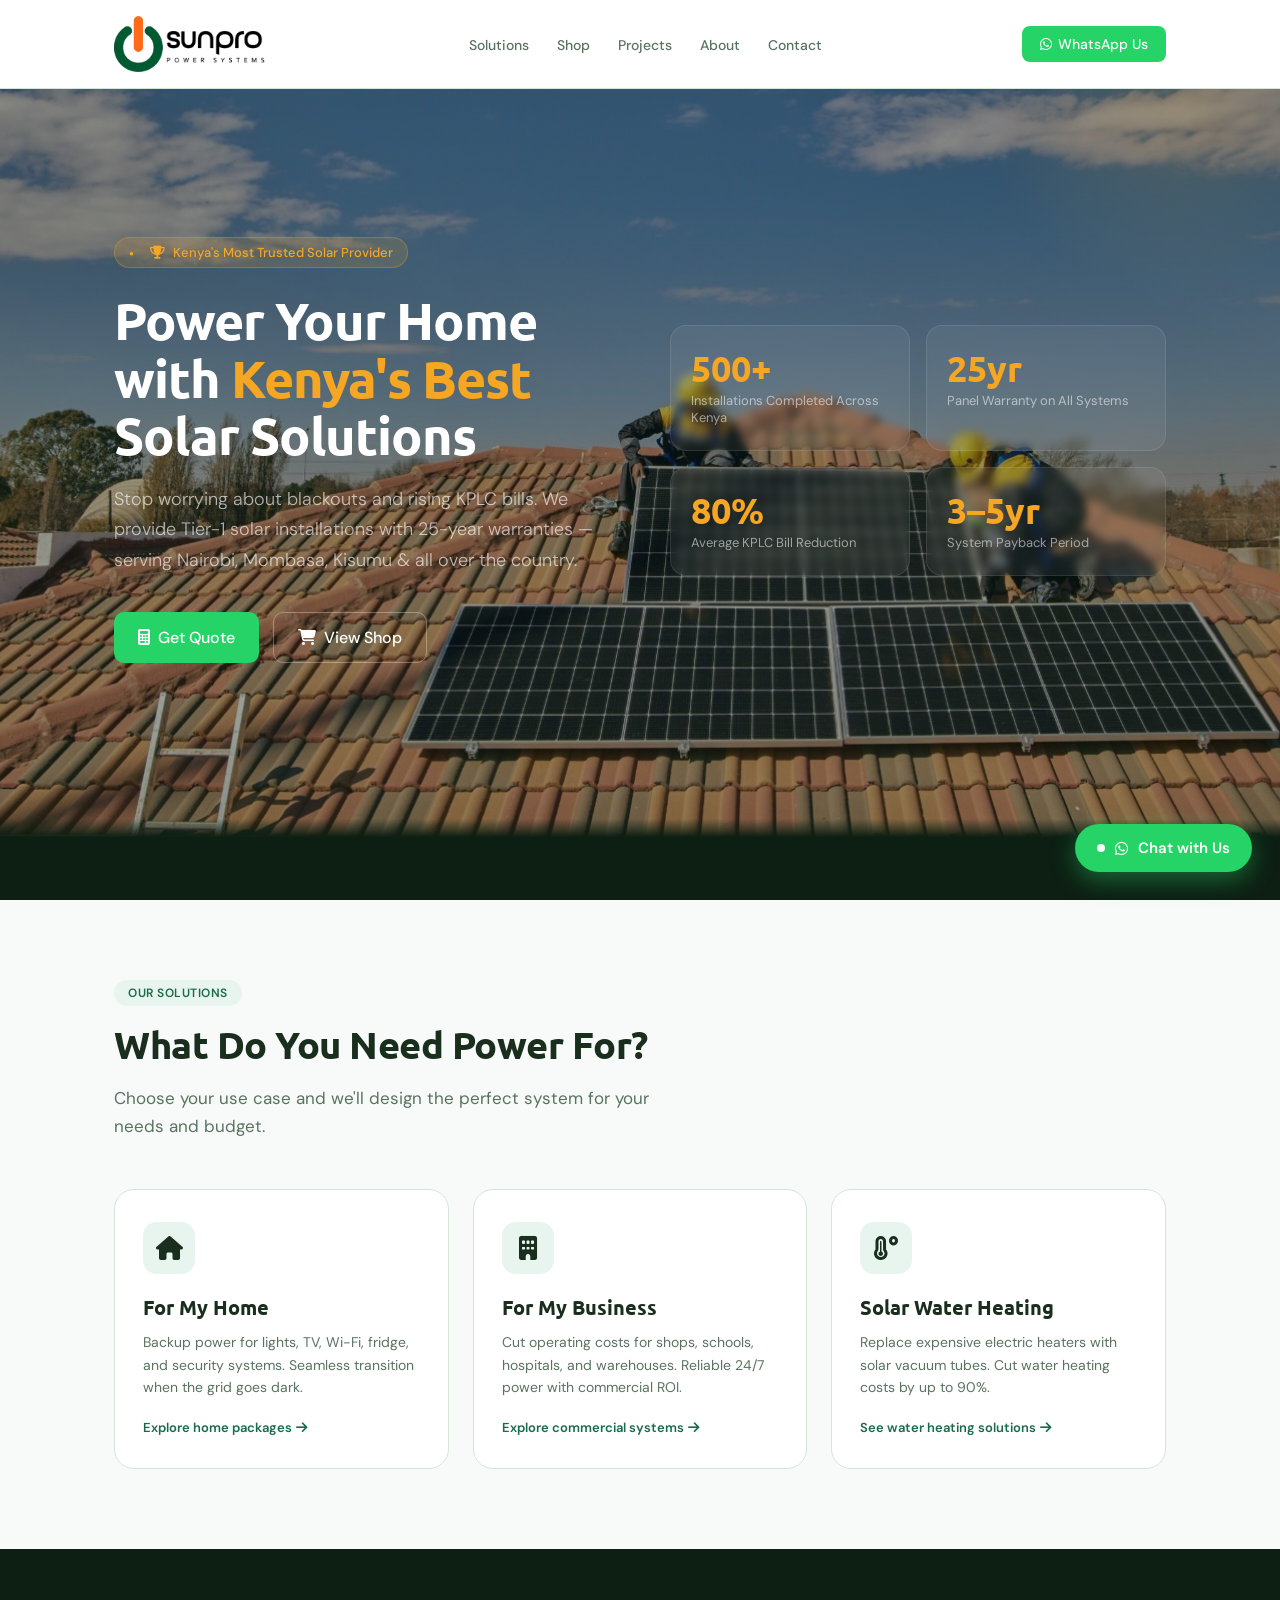
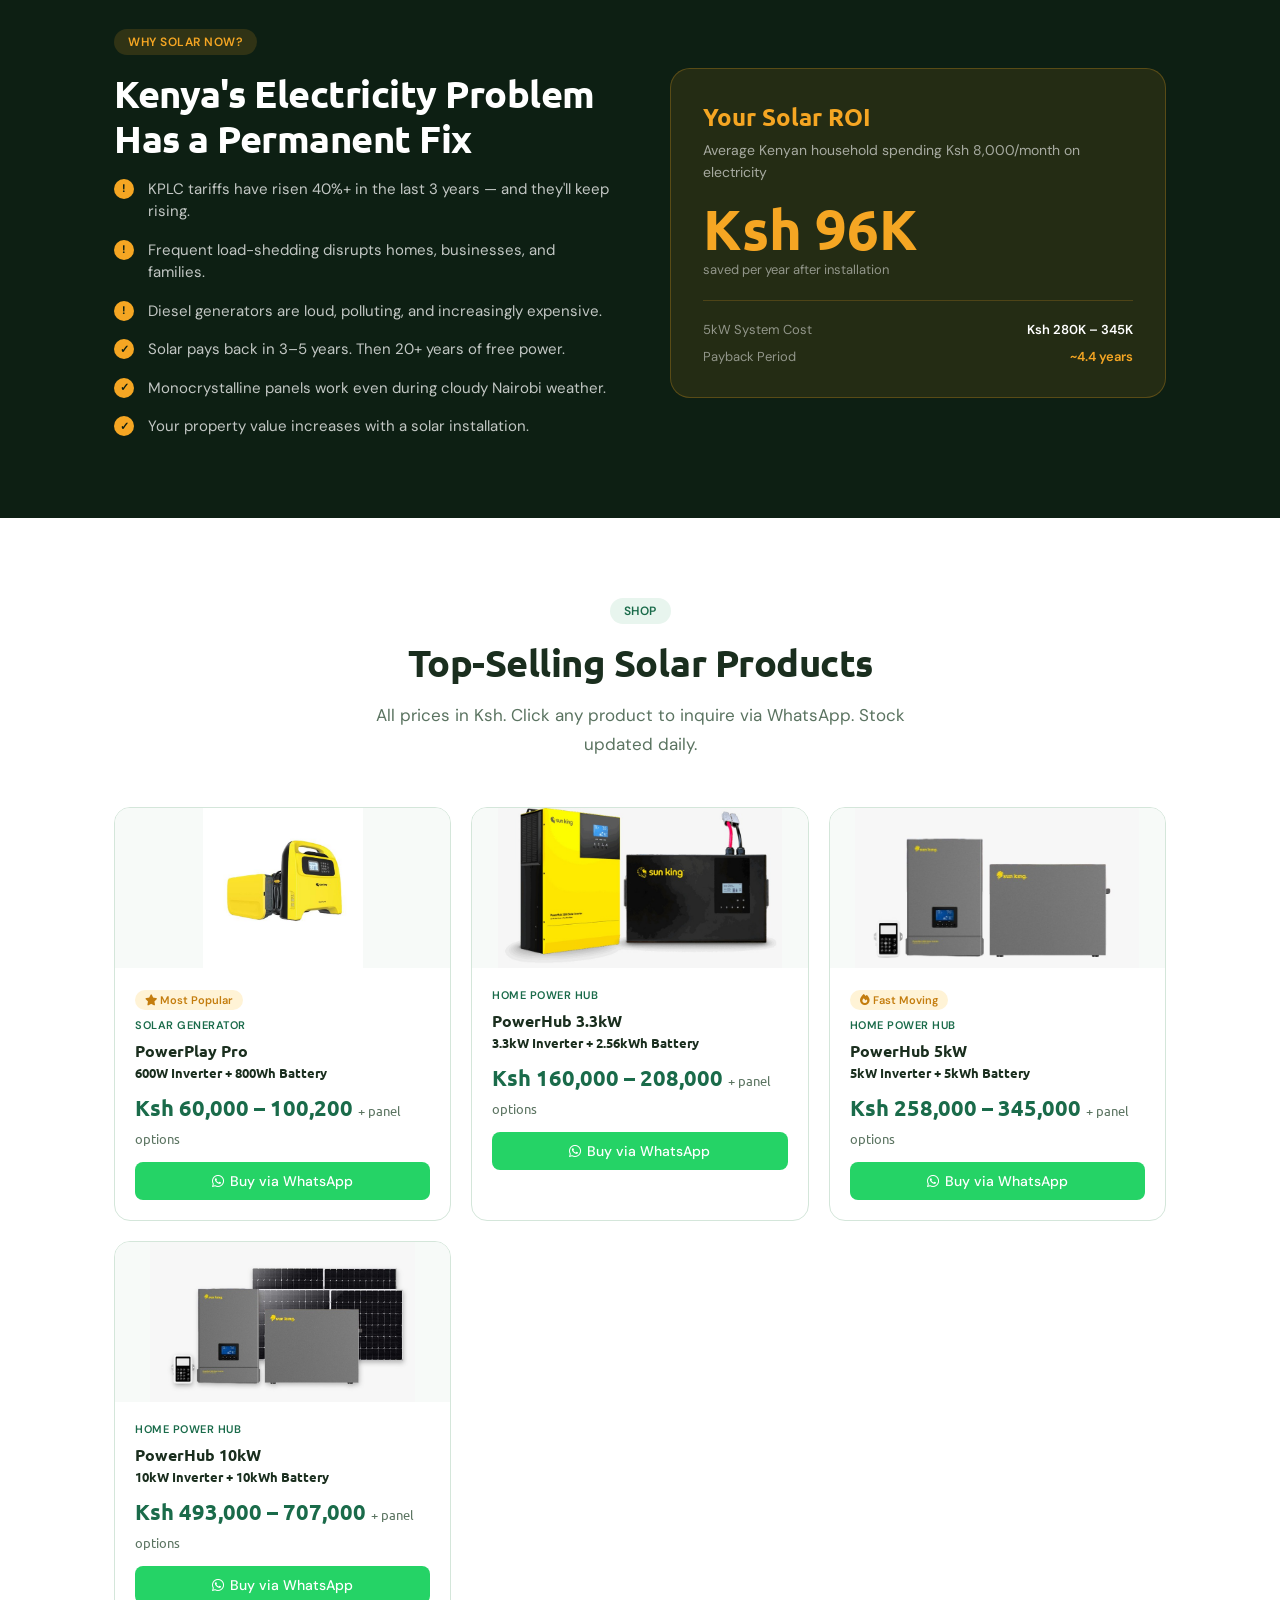
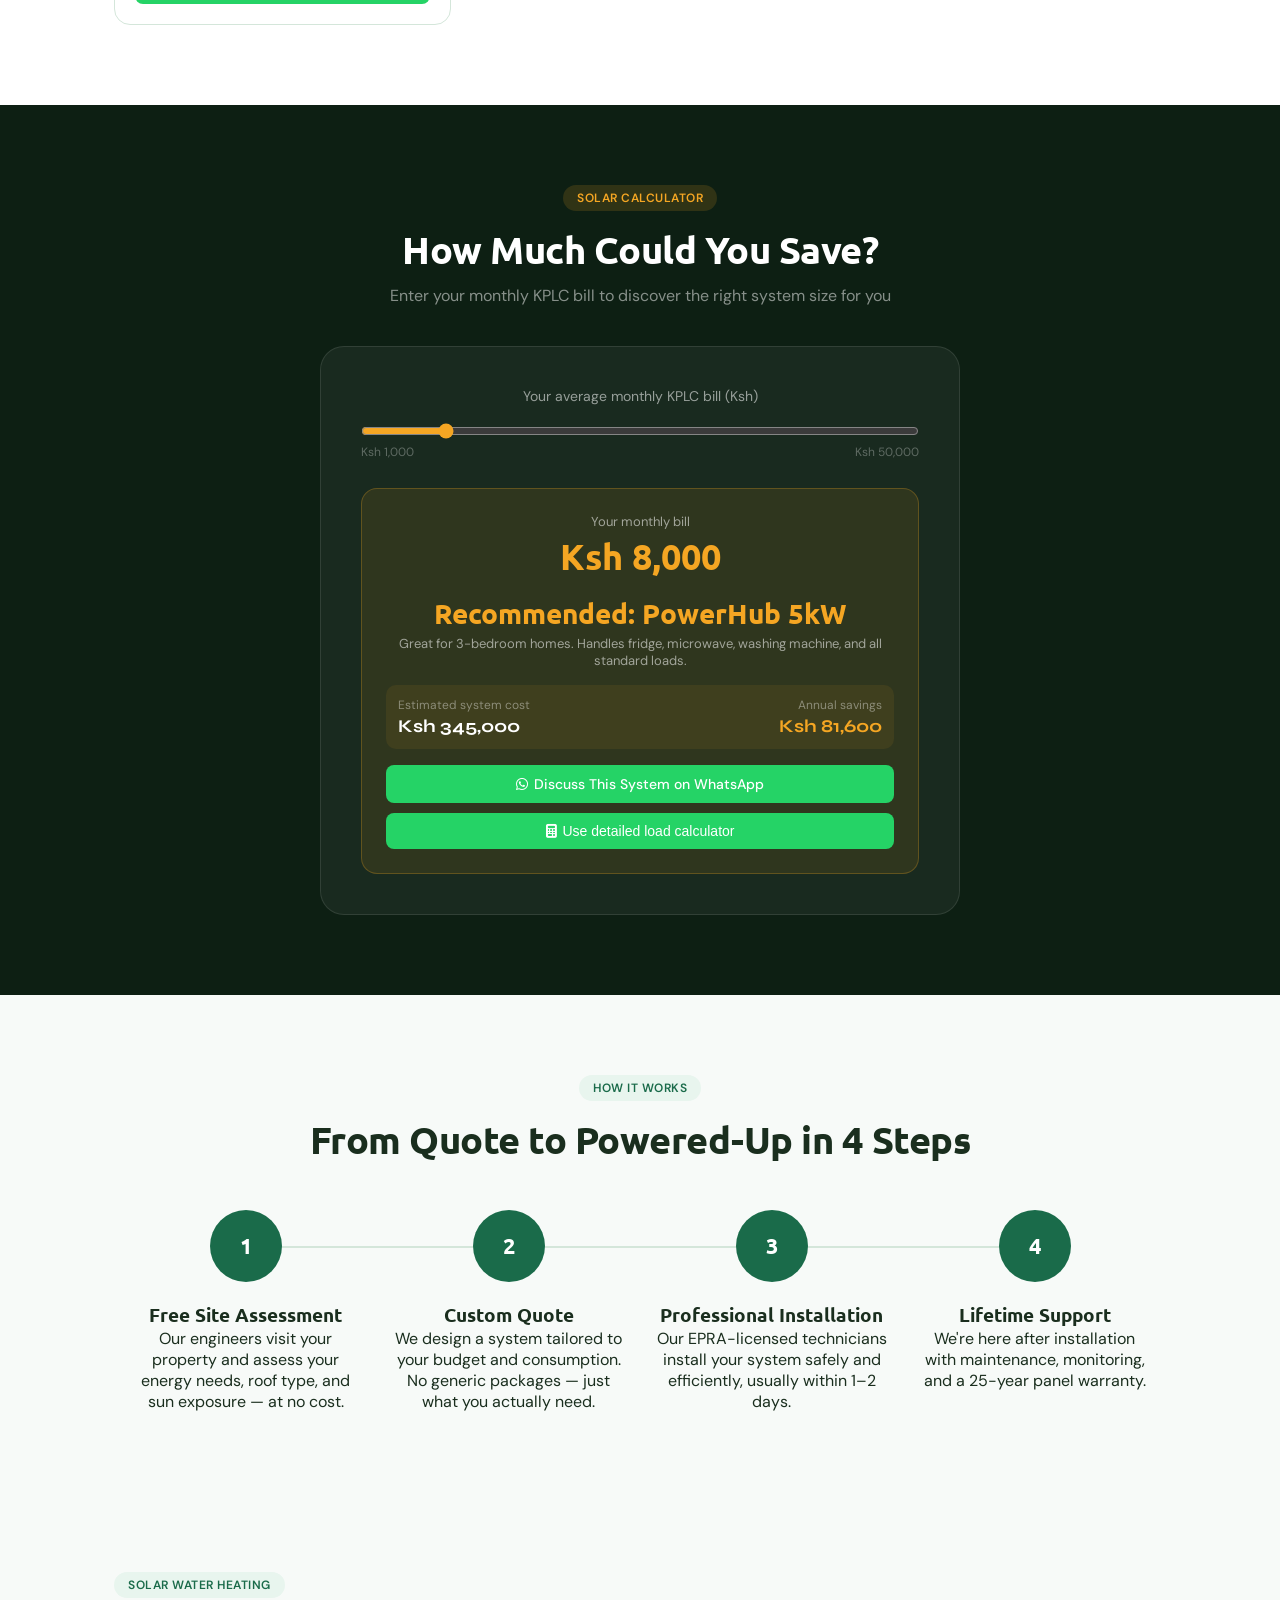
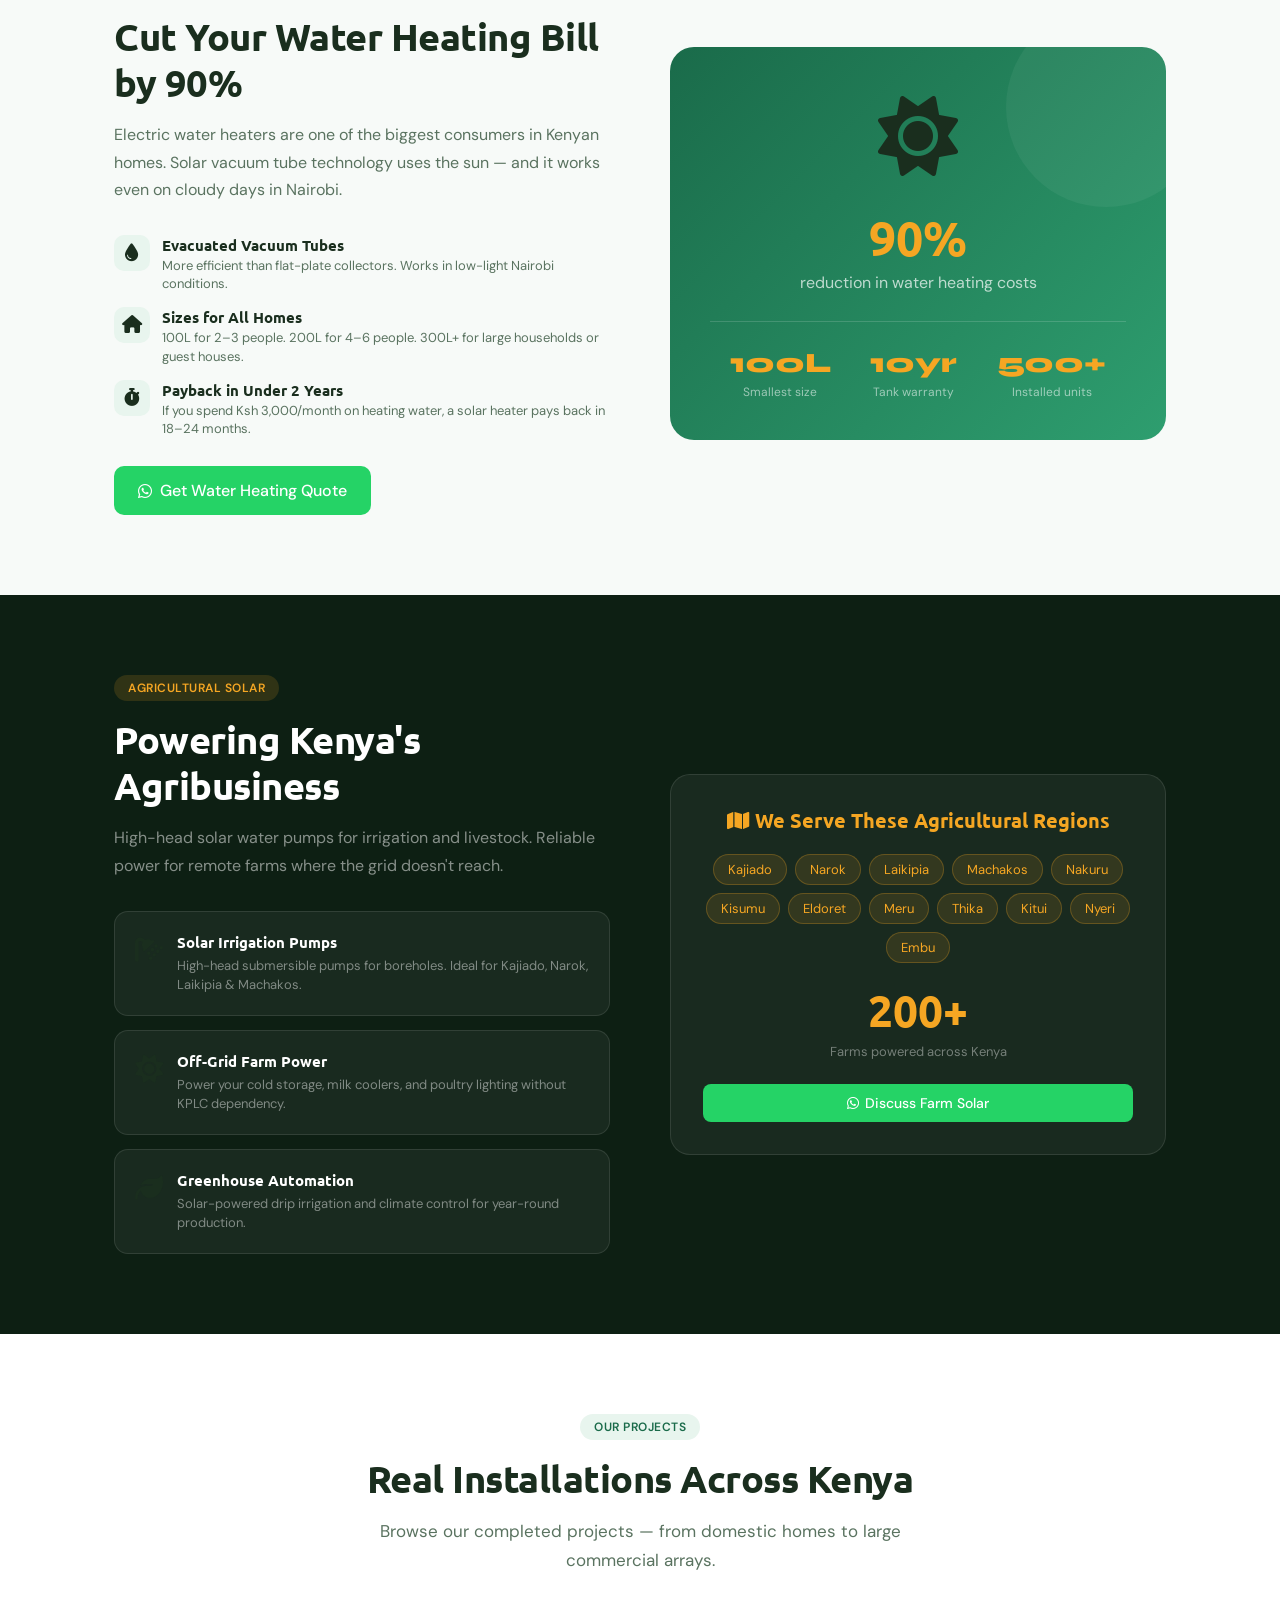
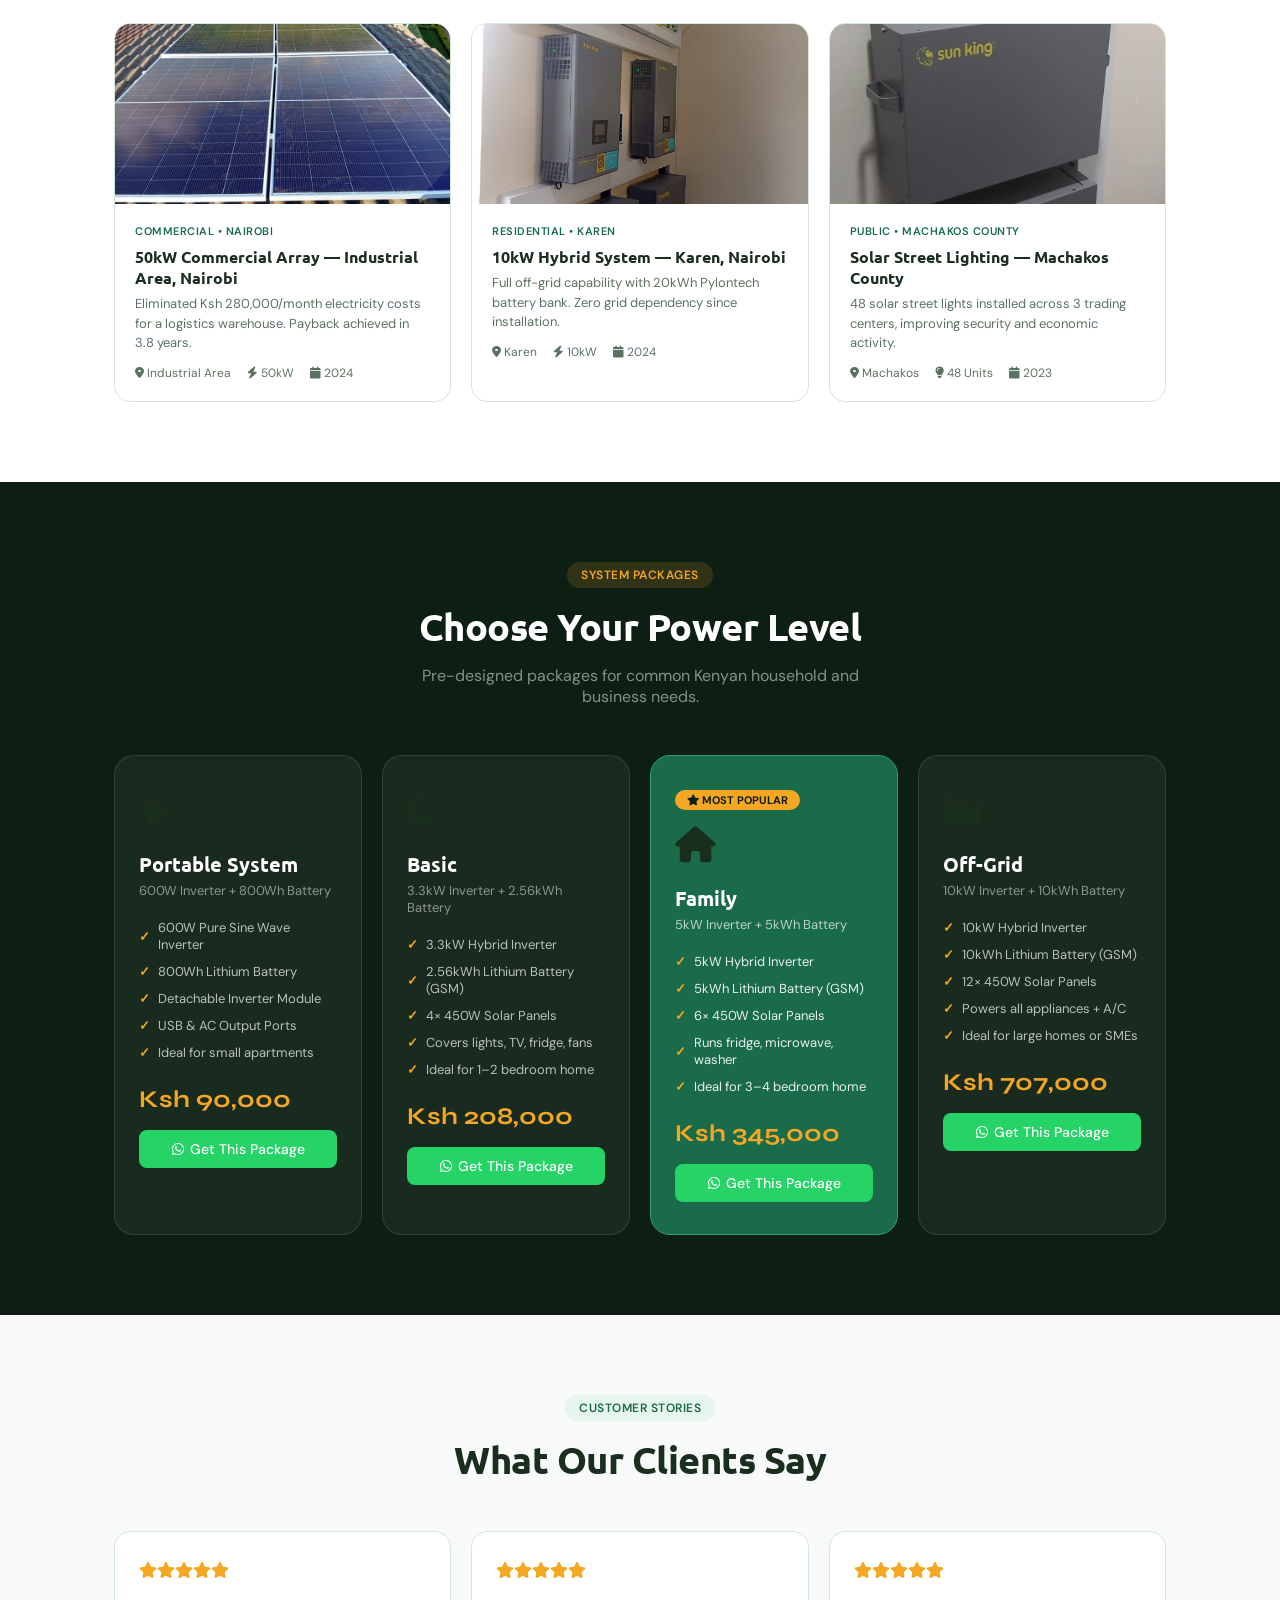
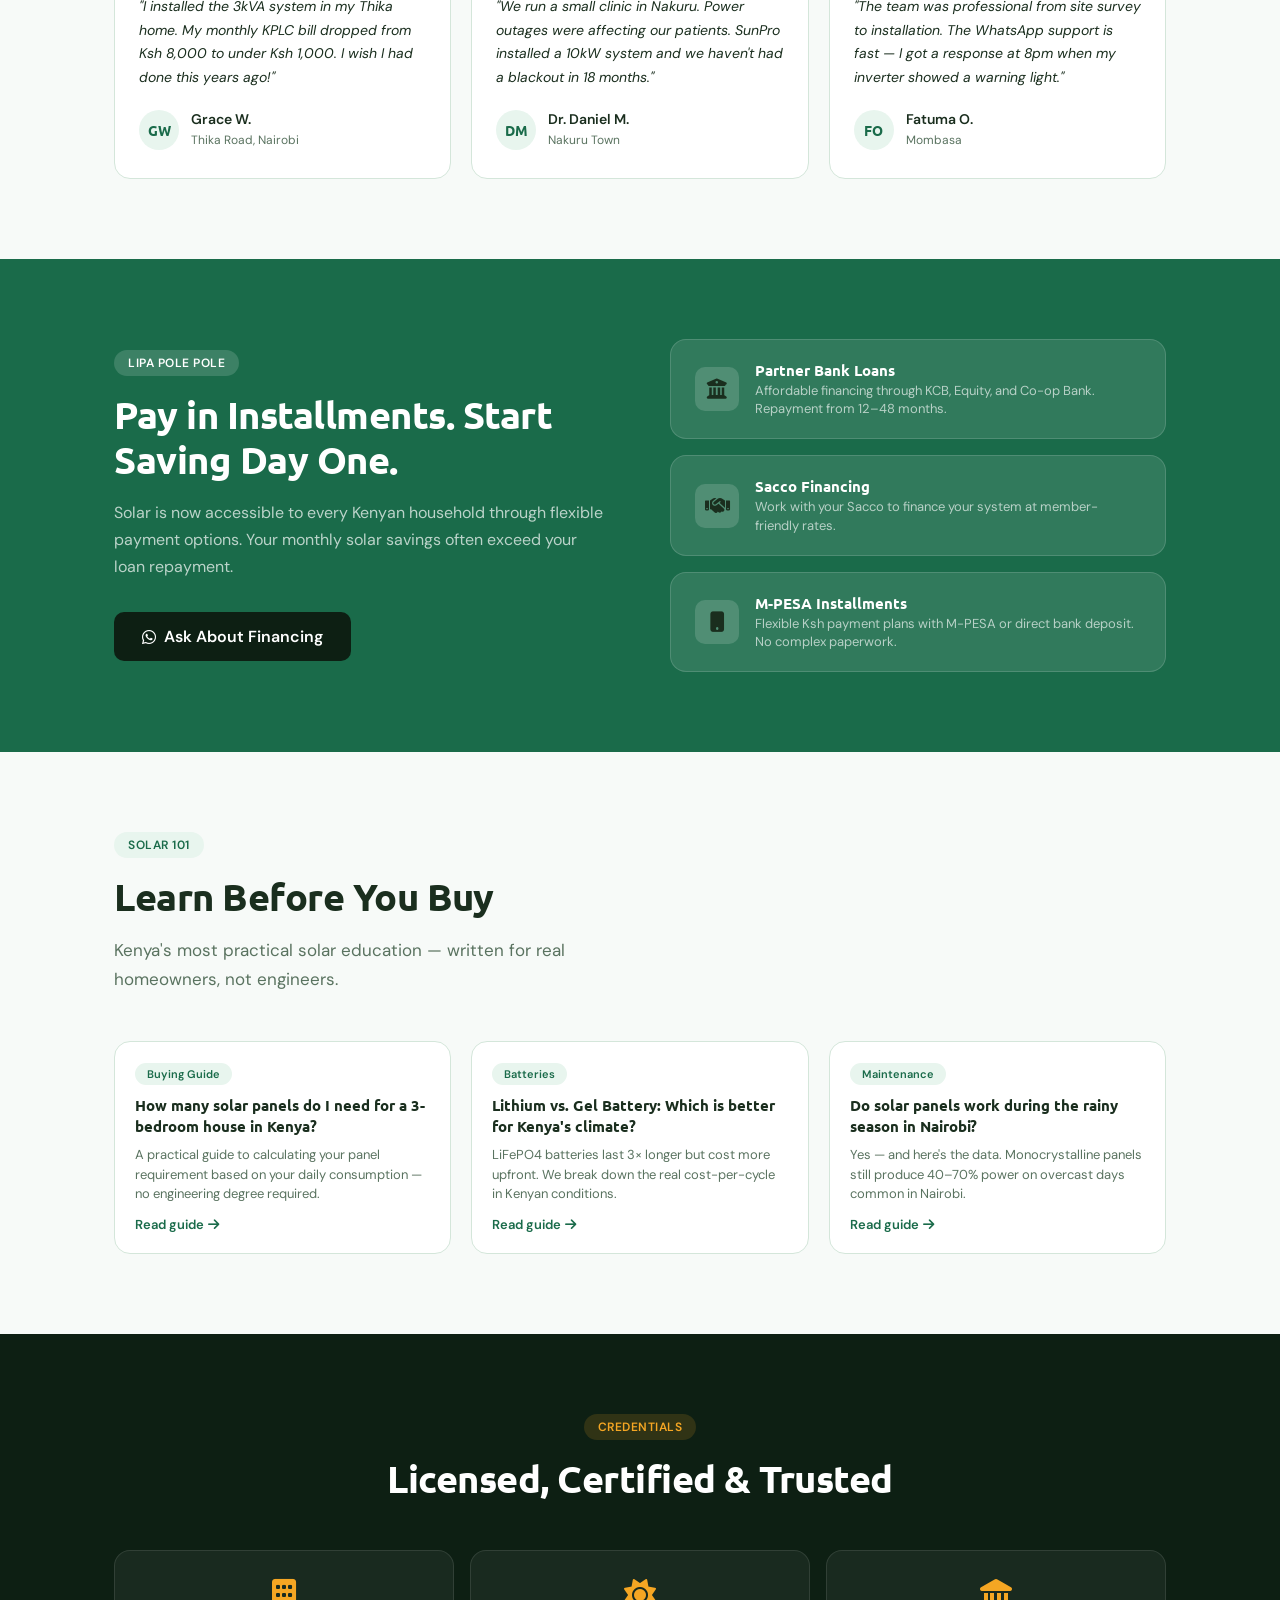
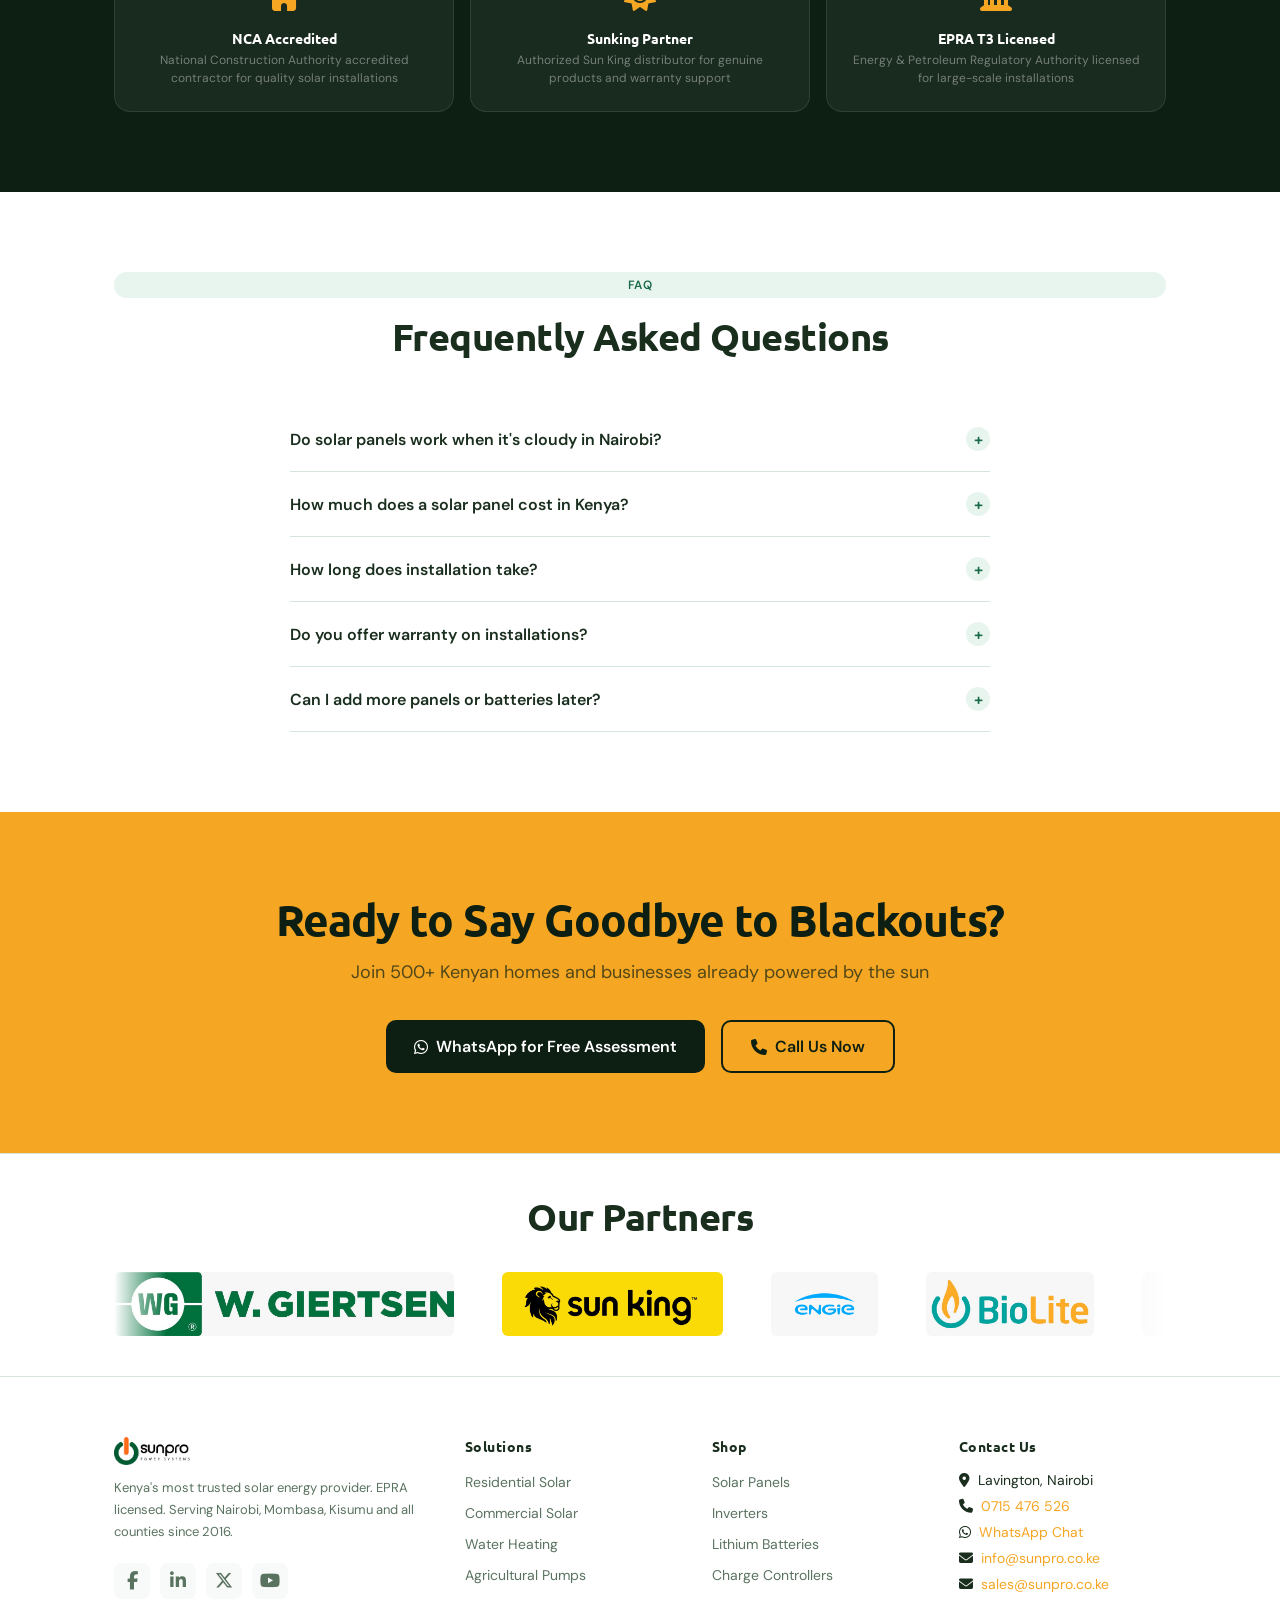
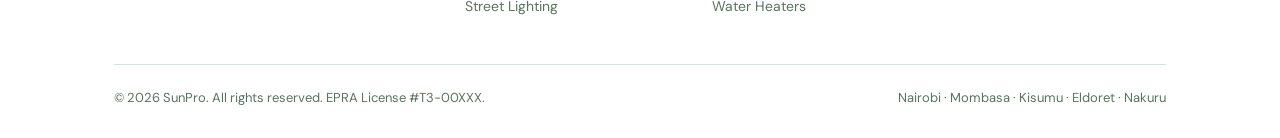
==== commit e1325f2c: "favicon" ====
--- a/index.html
+++ b/index.html
@@ -1,13 +1,47 @@
 <!DOCTYPE html>
 <html lang="en">
 <head>
-<meta charset="UTF-8">
-<meta name="viewport" content="width=device-width, initial-scale=1.0">
-<title>SunPro – Reliable Solar Solutions</title>
-<link href="https://fonts.googleapis.com/css2?family=Syne:wght@400;600;700;800&family=DM+Sans:wght@300;400;500&family=Ubuntu:wght@400;600;700;800&display=swap" rel="stylesheet">
-<link rel="stylesheet" href="https://cdnjs.cloudflare.com/ajax/libs/font-awesome/6.7.2/css/all.min.css">
-<link rel="stylesheet" href="style.css">
-
+  <meta charset="UTF-8">
+  <meta name="viewport" content="width=device-width, initial-scale=1.0">
+  <link rel="icon" type="image/x-icon" href="favicon.svg">
+  <meta name="google-site-verification" content="VGz7PhUjjHxMGZkpt8zcL25VpJ7eWTng-GkbzrlhSys" />
+  <title>SunPro – Reliable Solar Solutions</title>
+  <script type="application/ld+json">
+    {
+      "@context": "https://schema.org",
+      "@type": "HomeAndConstructionBusiness",
+      "name": "SunPro",
+      "image": "images/logo/logo-removebg-preview.png",
+      "telePhone": "+254715476526",
+      "url": "https://sunpro.co.ke",
+      "description": "Kenya's most trusted solar energy provider. EPRA licensed. Serving Nairobi, Mombasa, Kisumu and all counties since 2016.",
+      "address": {
+        "@type": "PostalAddress",
+        "streetAddress": "Lavington",
+        "addressLocality": "Nairobi",
+        "addressRegion": "Nairobi",
+        "postalCode": "00100",
+        "addressCountry": "KE"
+      },
+      "geo": {
+        "@type": "GeoCoordinates",
+        "latitude": -1.2936,
+        "longitude": 36.7844
+      },
+      "areaServed": [
+        { "@type": "City", "name": "Nairobi" },
+        { "@type": "Country", "name": "Kenya" }
+      ],
+      "sameAs": [
+        "https://www.facebook.com/share/17wQtb13HR/"
+      ]
+    }
+  </script>
+  <link href="https://fonts.googleapis.com/css2?family=Syne:wght@400;600;700;800&family=DM+Sans:wght@300;400;500&family=Ubuntu:wght@400;600;700;800&display=swap" rel="stylesheet">
+  <link rel="stylesheet" href="https://cdnjs.cloudflare.com/ajax/libs/font-awesome/6.7.2/css/all.min.css">
+  <link rel="stylesheet" href="style.css">
+</head>
+<body>
 <!-- NAV -->
 <nav>
   <div class="nav-inner">
@@ -168,7 +202,7 @@
         </div>
       </div>
       <div class="prod-card">
-        <div class="prod-img"><img src="images/powerhub pro5kW.jpg" alt="PowerHub 5kW"></div>
+        <div class="prod-img"><img src="images/powerhub%20pro5kW.jpg" alt="PowerHub 5kW"></div>
         <div class="prod-body">
           <div class="prod-tag">Home Power Hub</div>
           <h3>PowerHub 10kW<br><small>10kW Inverter + 10kWh Battery</small></h3>
@@ -630,6 +664,7 @@
     </div>
     <div class="partners-marquee">
       <div class="partners-track">
+        <span class="partner-item"><img src="images/patners/IMG-20260517-WA0005.jpg" alt="Partner"></span>
         <span class="partner-item"><img src="images/patners/IMG-20260511-WA0006.jpg" alt="Partner"></span>
         <span class="partner-item"><img src="images/patners/IMG-20260511-WA0007.jpg" alt="Partner"></span>
         <span class="partner-item"><img src="images/patners/IMG-20260511-WA0008.jpg" alt="Partner"></span>
@@ -640,6 +675,7 @@
         <span class="partner-item"><img src="images/patners/IMG-20260511-WA0029.jpg" alt="Partner"></span>
         <span class="partner-item"><img src="images/patners/IMG-20260511-WA0030.jpg" alt="Partner"></span>
         <span class="partner-item"><img src="images/patners/IMG-20260511-WA0031.jpg" alt="Partner"></span>
+        <span class="partner-item"><img src="images/patners/IMG-20260517-WA0005.jpg" alt="Partner"></span>
         <span class="partner-item"><img src="images/patners/IMG-20260511-WA0006.jpg" alt="Partner"></span>
         <span class="partner-item"><img src="images/patners/IMG-20260511-WA0007.jpg" alt="Partner"></span>
         <span class="partner-item"><img src="images/patners/IMG-20260511-WA0008.jpg" alt="Partner"></span>
@@ -720,7 +756,6 @@
     <button class="popup-close" onclick="closeCalculatorPopup()" aria-label="Close">&times;</button>
 
     <div class="calc-leads">
-
       <h2 class="sr-only">Solar load calculator and lead capture form for SunPro</h2>
 
       <div class="tab-bar" id="tabBar">
@@ -734,7 +769,6 @@
 
       <!-- CALCULATOR TAB -->
       <div id="calcTab">
-
         <div class="section-label">Quick-add common appliances</div>
         <div class="preset-grid" id="presetGrid"></div>
 
@@ -760,7 +794,7 @@
             </div>
           </div>
         </div>
-        <div style="display:flex;justify-content:flex-end;margin-top:-4px;margin-bottom:1.5rem">
+        <div style="display:flex;justify-content:flex-end;margin-top:1rem;margin-bottom:1.5rem">
           <button class="add-btn" onclick="addAppliance()"><i class="fa-solid fa-plus" aria-hidden="true"></i> Add appliance</button>
         </div>
 
@@ -802,12 +836,10 @@
 
           <div class="rec-panel" id="recPanel"></div>
         </div>
-
       </div>
 
       <!-- LEADS TAB -->
       <div id="leadsTab" style="display:none">
-
         <div class="calc-import-banner" style="background:var(--surface);border:1px solid var(--border);border-radius:16px;padding:14px 16px;margin-bottom:1.5rem;display:flex;align-items:center;gap:12px">
           <i class="fa-solid fa-calculator" style="font-size:24px;color:var(--green)" aria-hidden="true"></i>
           <div id="calc-summary-msg" style="font-size:13px;color:var(--muted);line-height:1.5">
@@ -818,25 +850,24 @@
           </button>
         </div>
 
-        <div class="success-box" id="successBox">
+        <div class="success-box" id="successBox" style="display:none">
           <i class="fa-solid fa-circle-check" aria-hidden="true"></i>
           <p style="font-size:16px;font-weight:500;margin-bottom:4px">Quote request sent!</p>
           <p>Our team will contact you within 2 hours. For instant help, WhatsApp us directly.</p>
         </div>
 
         <form id="leadsForm" class="form-section" onsubmit="submitLead(event)">
-
           <div class="section-label">Your details</div>
           <div class="form-row">
             <div class="form-group">
               <label>Full name <span class="req-star">*</span></label>
               <input id="f-name" type="text" placeholder="Grace Wambui">
-              <span class="field-error" id="e-name">Please enter your name</span>
+              <span class="field-error" id="e-name" style="display:none">Please enter your name</span>
             </div>
             <div class="form-group">
               <label>Phone number <span class="req-star">*</span></label>
               <input id="f-phone" type="tel" placeholder="+254 7XX XXX XXX">
-              <span class="field-error" id="e-phone">Please enter a valid Kenyan number</span>
+              <span class="field-error" id="e-phone" style="display:none">Please enter a valid Kenyan number</span>
             </div>
           </div>
           <div class="form-row">
@@ -855,7 +886,7 @@
                 <option>Nyeri</option><option>Meru</option><option>Embu</option>
                 <option>Laikipia</option><option>Kitui</option><option>Other</option>
               </select>
-              <span class="field-error" id="e-location">Please select your county</span>
+              <span class="field-error" id="e-location" style="display:none">Please select your county</span>
             </div>
           </div>
 
@@ -869,7 +900,7 @@
                 <option>Commercial / office</option><option>School / institution</option>
                 <option>Farm / agricultural</option><option>Rental / block of flats</option>
               </select>
-              <span class="field-error" id="e-proptype">Please select a property type</span>
+              <span class="field-error" id="e-proptype" style="display:none">Please select a property type</span>
             </div>
             <div class="form-group">
               <label>Average monthly KPLC bill</label>
@@ -933,12 +964,9 @@
             <button type="submit" class="submit-btn">
               <i class="fa-solid fa-paper-plane" aria-hidden="true"></i> Submit quote request
             </button>
-
-          </div>
-
+          </div>
         </form>
       </div>
-
     </div>
   </div>
 </div>
@@ -948,26 +976,31 @@
 const WHATSAPP_NUMBER = '254727895108';
 
 const presets=[
-  {icon:'fa-regular fa-lightbulb',name:'LED bulb (10W)',w:10,h:8,qty:6},
-  {icon:'fa-regular fa-snowflake',name:'Fridge (150W)',w:150,h:24,qty:1},
-  {icon:'fa-solid fa-tv',name:'TV 32" (60W)',w:60,h:6,qty:1},
-  {icon:'fa-solid fa-wifi',name:'Wi-Fi router (10W)',w:10,h:24,qty:1},
-  {icon:'fa-solid fa-laptop',name:'Laptop (65W)',w:65,h:8,qty:1},
-  {icon:'fa-solid fa-mobile-screen',name:'Phone charger (20W)',w:20,h:4,qty:3},
-  {icon:'fa-solid fa-fan',name:'Ceiling fan (75W)',w:75,h:10,qty:2},
-  {icon:'fa-solid fa-kitchen-set',name:'Microwave (1200W)',w:1200,h:0.5,qty:1},
-  {icon:'fa-solid fa-shirt',name:'Washing machine (500W)',w:500,h:1,qty:1},
-  {icon:'fa-solid fa-plug',name:'Water pump (750W)',w:750,h:3,qty:1},
-  {icon:'fa-solid fa-video',name:'CCTV system (80W)',w:80,h:24,qty:1},
-  {icon:'fa-solid fa-temperature-half',name:'Shower pump (400W)',w:400,h:0.5,qty:1},
-  {icon:'fa-solid fa-print',name:'Printer (400W)',w:400,h:1,qty:1},
-  {icon:'fa-solid fa-wind',name:'Standing fan (50W)',w:50,h:8,qty:1},
+  {icon:'fa-regular fa-lightbulb',name:'LED bulb (10W)',w:10,h:8,qty:6,timeOfDay:'both'},
+  {icon:'fa-regular fa-snowflake',name:'Fridge (150W)',w:150,h:24,qty:1,timeOfDay:'both'},
+  {icon:'fa-solid fa-tv',name:'TV 32" (60W)',w:60,h:6,qty:1,timeOfDay:'both'},
+  {icon:'fa-solid fa-tv',name:'TV 50" (100W)',w:100,h:6,qty:1,timeOfDay:'both'},
+  {icon:'fa-solid fa-wifi',name:'Wi-Fi router (10W)',w:10,h:24,qty:1,timeOfDay:'both'},
+  {icon:'fa-solid fa-laptop',name:'Laptop (65W)',w:65,h:8,qty:1,timeOfDay:'both'},
+  {icon:'fa-solid fa-mobile-screen',name:'Phone charger (20W)',w:20,h:4,qty:3,timeOfDay:'both'},
+  {icon:'fa-solid fa-fan',name:'Ceiling fan (75W)',w:75,h:10,qty:2,timeOfDay:'both'},
+  {icon:'fa-solid fa-kitchen-set',name:'Microwave (1200W)',w:1200,h:0.5,qty:1,timeOfDay:'both'},
+  {icon:'fa-solid fa-shirt',name:'Washing machine (500W)',w:500,h:1,qty:1,timeOfDay:'both'},
+  {icon:'fa-solid fa-shirt',name:'Washing machine (2500W)',w:2500,h:1,qty:1,timeOfDay:'both'},
+  {icon:'fa-solid fa-plug',name:'Water pump (750W)',w:750,h:3,qty:1,timeOfDay:'both'},
+  {icon:'fa-solid fa-video',name:'CCTV system (80W)',w:80,h:24,qty:1,timeOfDay:'both'},
+  {icon:'fa-solid fa-temperature-half',name:'Shower pump (400W)',w:400,h:0.5,qty:1,timeOfDay:'both'},
+  {icon:'fa-solid fa-print',name:'Printer (400W)',w:400,h:1,qty:1,timeOfDay:'both'},
+  {icon:'fa-solid fa-wind',name:'Standing fan (50W)',w:50,h:8,qty:1,timeOfDay:'both'},
 ];
 
 let appliances=[];
 let qty=1;
 
-function stepQty(d){qty=Math.max(1,Math.min(20,qty+d));document.getElementById('qty-val').textContent=qty}
+function stepQty(d){
+  qty=Math.max(1,Math.min(20,qty+d));
+  document.getElementById('qty-val').textContent=qty;
+}
 
 const pg=document.getElementById('presetGrid');
 presets.forEach(p=>{
@@ -980,27 +1013,47 @@
 
 function quickAdd(p){
   const exist=appliances.find(a=>a.name===p.name);
-  if(exist){exist.qty+=1;}else{appliances.push({...p,qty:p.qty||1});}
+  if(exist){
+    exist.qty+=1;
+  }else{
+    appliances.push({...p,qty:p.qty||1});
+  }
   render();
 }
 
 function addAppliance(){
-  const name=document.getElementById('inp-name').value.trim();
-  const watt=parseFloat(document.getElementById('inp-watt').value);
-  const hrs=parseFloat(document.getElementById('inp-hrs').value);
+  const nameInp=document.getElementById('inp-name');
+  const wattInp=document.getElementById('inp-watt');
+  const hrsInp=document.getElementById('inp-hrs');
+  
+  const name=nameInp.value.trim();
+  const watt=parseFloat(wattInp.value);
+  const hrs=parseFloat(hrsInp.value);
+  const timeOfDay='both';
+  
   if(!name||!watt||!hrs||watt<=0||hrs<=0||hrs>24){
-    document.getElementById('inp-name').style.borderColor='#E24B4A';
+    nameInp.style.borderColor='#E24B4A';
+    wattInp.style.borderColor='#E24B4A';
+    hrsInp.style.borderColor='#E24B4A';
     return;
   }
-  document.getElementById('inp-name').style.borderColor='';
+  nameInp.style.borderColor='';
+  wattInp.style.borderColor='';
+  hrsInp.style.borderColor='';
+  
   const icon=guessIcon(name);
   const exist=appliances.find(a=>a.name.toLowerCase()===name.toLowerCase());
-  if(exist){exist.qty+=qty;}
-  else{appliances.push({icon,name,w:watt,h:hrs,qty});}
-  document.getElementById('inp-name').value='';
-  document.getElementById('inp-watt').value='';
-  document.getElementById('inp-hrs').value='';
-  qty=1;document.getElementById('qty-val').textContent='1';
+  if(exist){
+    exist.qty+=qty;
+  }else{
+    appliances.push({icon,name,w:watt,h:hrs,qty,timeOfDay});
+  }
+  
+  nameInp.value='';
+  wattInp.value='';
+  hrsInp.value='';
+  qty=1;
+  document.getElementById('qty-val').textContent='1';
   render();
 }
 
@@ -1025,7 +1078,10 @@
   const empty=document.getElementById('emptyState');
   const panel=document.getElementById('resultsPanel');
   if(appliances.length===0){
-    list.innerHTML='';list.appendChild(empty);panel.style.display='none';return;
+    list.innerHTML='';
+    list.appendChild(empty);
+    panel.style.display='none';
+    return;
   }
   panel.style.display='block';
   let html='';
@@ -1038,7 +1094,7 @@
       '<span class="app-kwh">'+kwh+' kWh</span>'+
       '<div class="qty-ctrl">'+
         '<button onclick="changeQty('+i+',-1)" aria-label="Less">&minus;</button>'+
-        '<span>'+a.qty+'</span>'+
+        '<span>'+a.qty+'</span>'+ 
         '<button onclick="changeQty('+i+',1)" aria-label="More">+</button>'+
       '</div>'+
       '<button class="del-btn" onclick="removeAppliance('+i+')" aria-label="Remove"><i class="fa-solid fa-trash" aria-hidden="true"></i></button>'+
@@ -1055,15 +1111,31 @@
 function removeAppliance(i){appliances.splice(i,1);render();}
 
 function updateResults(){
-  const totalKwh=appliances.reduce((s,a)=>s+a.w*a.h*a.qty/1000,0);
-  const peakW=appliances.reduce((s,a)=>s+a.w*a.qty,0);
-  const monthlyKsh=Math.round(totalKwh*30*25);
-  document.getElementById('res-total-kwh').textContent=totalKwh.toFixed(1)+' kWh/day';
-  document.getElementById('res-kwh').textContent=totalKwh.toFixed(1);
-  document.getElementById('res-peak').textContent=peakW.toLocaleString();
-  document.getElementById('res-monthly').textContent='Ksh '+monthlyKsh.toLocaleString();
+  let dayKwh = 0;      
+  let nightKwh = 0;    
+  let dayPeakW = 0;    
+  let nightPeakW = 0;  
+  
+  appliances.forEach(a=>{
+    const peakWatts = a.w * a.qty;
+    const halfHrs = a.h / 2;
+    dayKwh += (peakWatts * halfHrs) / 1000;
+    nightKwh += (peakWatts * Math.min(halfHrs, 13)) / 1000;
+    dayPeakW += peakWatts;
+    nightPeakW += peakWatts;
+  });
+
+  const totalKwh = dayKwh + nightKwh;
+  const peakW = Math.max(dayPeakW, nightPeakW);
+  const monthlyKsh = Math.round(totalKwh * 30 * 25);
+
+  document.getElementById('res-total-kwh').textContent = totalKwh.toFixed(1) + ' kWh/day';
+  document.getElementById('res-kwh').textContent = totalKwh.toFixed(1);
+  document.getElementById('res-peak').textContent = peakW.toLocaleString();
+  document.getElementById('res-monthly').textContent = 'Ksh ' + monthlyKsh.toLocaleString();
+  
   renderBars(totalKwh);
-  renderRecommendation(totalKwh,peakW);
+  renderRecommendation(totalKwh, dayKwh, nightKwh, peakW, dayPeakW, nightPeakW);
 }
 
 function renderBars(total){
@@ -1081,46 +1153,86 @@
   document.getElementById('barChart').innerHTML=html;
 }
 
-function renderRecommendation(kwh,peakW){
-  const sun=5.5,eff=0.75,autonomy=1.5;
-  const panelKw=+(kwh/(sun*eff)).toFixed(1);
-  const battKwh=+(kwh*autonomy).toFixed(1);
-  const invKva=Math.ceil(peakW*1.3/1000);
-
-  let tier,name,desc,panels,inv,batt,price,wa;
-  if(kwh<=3){
-    tier='Basic Backup';name='1.5-2kW Basic Backup System';
-    desc='Covers lights, fans, TV, Wi-Fi and phone charging. Ideal for 1-2 bedroom homes.';
-    panels=Math.max(2,Math.ceil(panelKw/0.55));inv='1.5-2kVA Hybrid';batt='1-2kWh Gel';price='Ksh 85,000 - 150,000';wa='1.5kW Basic Backup';
-  }else if(kwh<=8){
-    tier='Family Comfort';name='3-5kW Hybrid System';
-    desc='Handles fridge, microwave, washing machine and standard household loads.';
-    panels=Math.max(4,Math.ceil(panelKw/0.55));inv='3-5kVA Hybrid';batt='3-5kWh LiFePO4';price='Ksh 220,000 - 420,000';wa='3-5kW Family Comfort';
-  }else if(kwh<=20){
-    tier='Off-Grid Ready';name='8-10kW Hybrid System';
-    desc='Full household independence with significant commercial load support.';
-    panels=Math.max(10,Math.ceil(panelKw/0.55));inv='8-10kVA Hybrid';batt='10-15kWh LiFePO4';price='Ksh 600,000 - 900,000';wa='8-10kW Off-Grid';
-  }else{
-    tier='Commercial';name='15-50kW+ Commercial Array';
-    desc='Enterprise-grade system for high-consumption homes, businesses, schools or clinics.';
-    panels=Math.max(20,Math.ceil(panelKw/0.55));inv='15-50kVA 3-Phase';batt='20kWh+ LiFePO4 Bank';price='Ksh 1,000,000+';wa='Large Commercial system';
+function renderRecommendation(totalKwh, dayKwh, nightKwh, peakW, dayPeakW, nightPeakW){
+  const sunHours = 5.5; 
+  const systemEff = 0.75; 
+  const autonomyDays = 1.5; 
+
+  const calculatedPanelKw = totalKwh / (sunHours * systemEff);
+  const calculatedInvKva = (peakW * 1.3) / 1000;
+  const calculatedBattKwh = nightKwh * autonomyDays;
+
+  let tier, name, desc, basePanelsKw, baseInvKva, baseBattKwh, battType, price;
+
+  if (totalKwh <= 3) {
+    tier = 'Basic Backup';
+    name = '1.5kW Basic System';
+    desc = 'Perfect for powering lights, Wi-Fi, TVs, and charging electronics. Ideal for small apartments or basic setups.';
+    basePanelsKw = 0.6; 
+    baseInvKva = 1.5;
+    baseBattKwh = 1.2; 
+    battType = 'Gel / Lead-Acid';
+    price = 'Ksh 85,000 - 150,000';
+  } else if (totalKwh <= 9) {
+    tier = 'Family Comfort';
+    name = '3kW - 5kW Hybrid System';
+    desc = 'Runs mid-sized residential setups smoothly including fridges, microwaves, entertainment units, and blender loads.';
+    basePanelsKw = 2.2;
+    baseInvKva = 5.0;
+    baseBattKwh = 4.8;
+    battType = 'LiFePO4 (Lithium)';
+    price = 'Ksh 220,000 - 420,000';
+  } else if (totalKwh <= 22) {
+    tier = 'Off-Grid Ready';
+    name = '8kW - 10kW Premium Hybrid';
+    desc = 'Complete home energy independence. Easily supports heavy power draws like water pumps, washing machines, and dynamic kitchen equipment.';
+    basePanelsKw = 5.5;
+    baseInvKva = 10.0;
+    baseBattKwh = 10.0;
+    battType = 'LiFePO4 (Lithium)';
+    price = 'Ksh 600,000 - 900,000';
+  } else {
+    tier = 'Commercial Array';
+    name = '15kW+ High Capacity System';
+    desc = 'Tailored for large multi-unit estates, schools, medical facilities, or agricultural farms with heavy production loads.';
+    basePanelsKw = 16.5;
+    baseInvKva = 15.0;
+    baseBattKwh = 20.0;
+    battType = 'High-Density LiFePO4 Bank';
+    price = 'Ksh 1,000,000+';
   }
 
-  const waMsg=encodeURIComponent('Hi, I used the SunPro load calculator. My daily load is '+kwh.toFixed(1)+' kWh (peak '+peakW+'W). Recommended: '+wa+'. Please send me a detailed quote!');
+  const finalPanelsCount = Math.ceil(Math.max(calculatedPanelKw, basePanelsKw) / 0.55); 
+  const finalInvVal = Math.ceil(Math.max(calculatedInvKva, baseInvKva));
+  const finalBattVal = Math.max(calculatedBattKwh, baseBattKwh).toFixed(1);
+
+  const invTypeSuffix = (tier === 'Commercial Array') ? 'kW 3-Phase Inverter' : 'kW Hybrid Inverter';
+
+  const waMsg = encodeURIComponent(
+    'Hi SunPro, I have calculated my load details:\n\n' +
+    '• Total Daily Consumption: ' + totalKwh.toFixed(1) + ' kWh/day\n' +
+    '  (Daytime: ' + dayKwh.toFixed(1) + ' kWh | Night Battery Draw: ' + nightKwh.toFixed(1) + ' kWh)\n' +
+    '• Peak System Demand: ' + peakW + ' Watts\n\n' +
+    'Recommended Configuration: ' + name + '\n' +
+    'Please provide an official quotation breakdown.'
+  );
 
   document.getElementById('recPanel').innerHTML=''+
     '<div class="rec-badge"><i class="fa-solid fa-sun" style="font-size:14px" aria-hidden="true"></i> '+tier+'</div>'+
     '<div class="sys-title">'+name+'</div>'+
     '<p class="sys-desc">'+desc+'</p>'+
     '<div class="spec-grid">'+
-      '<div class="spec-item"><div class="s-label">Solar panels</div><div class="s-val">'+panels+'x 550W Mono</div></div>'+
-      '<div class="spec-item"><div class="s-label">Inverter</div><div class="s-val">'+inv+'</div></div>'+
-      '<div class="spec-item"><div class="s-label">Battery storage</div><div class="s-val">'+batt+'</div></div>'+
-      '<div class="spec-item"><div class="s-label">Est. daily yield</div><div class="s-val">'+(panels*0.55*sun*eff).toFixed(1)+' kWh</div></div>'+
+      '<div class="spec-item"><div class="s-label">Solar panels</div><div class="s-val">' + finalPanelsCount + 'x 550W Mono</div></div>'+
+      '<div class="spec-item"><div class="s-label">Inverter Capacity</div><div class="s-val">' + finalInvVal + invTypeSuffix + '</div></div>'+
+      '<div class="spec-item"><div class="s-label">Battery Storage</div><div class="s-val">' + finalBattVal + ' kWh ' + battType + '</div></div>'+
+      '<div class="spec-item"><div class="s-label">Est. Daily Yield</div><div class="s-val">' + (finalPanelsCount * 0.55 * sunHours * systemEff).toFixed(1) + ' kWh</div></div>'+
     '</div>'+
     '<div class="price-row">'+
       '<span class="price-from">Estimated installed cost</span>'+
       '<span class="price-val">'+price+'</span>'+
+    '</div>'+
+    '<div style="font-size:12px;color:var(--muted);margin-top:10px;padding:8px;background:var(--surface);border-radius:10px;">'+
+      'Disclaimer: Technical estimates are subject to alteration following an on-site physical solar survey assessment.'+
     '</div>'+
     '<button class="wa-rec-btn" onclick="openWa(\''+waMsg+'\')">'+
       '<i class="fa-brands fa-whatsapp" aria-hidden="true"></i> Get exact quote via WhatsApp'+
@@ -1129,7 +1241,7 @@
       '<i class="fa-solid fa-clipboard" style="font-size:16px" aria-hidden="true"></i> Fill the quote form instead'+
     '</button>';
 
-  window._calcResult={kwh,peakW,name,price};
+  window._calcResult={kwh:totalKwh,peakW,name,price};
 }
 
 function openWa(msg){
@@ -1149,10 +1261,12 @@
   const r=window._calcResult;
   document.getElementById('f-system').value=r.name+' - '+r.kwh.toFixed(1)+' kWh/day, peak '+r.peakW+'W';
   document.getElementById('calc-summary-msg').innerHTML='<strong style="color:var(--green)">Calculator result imported:</strong> '+r.name+' ('+r.kwh.toFixed(1)+' kWh/day). Your form has been pre-filled.';
-  document.getElementById('importBtn').innerHTML='<i class="fa-solid fa-check" style="font-size:15px" aria-hidden="true"></i> Imported';
-  document.getElementById('importBtn').style.background='var(--green-light)';
-  document.getElementById('importBtn').style.color='var(--green)';
-  document.getElementById('importBtn').style.borderColor='#97C459';
+  
+  const impBtn = document.getElementById('importBtn');
+  impBtn.innerHTML='<i class="fa-solid fa-check" style="font-size:15px" aria-hidden="true"></i> Imported';
+  impBtn.style.background='var(--green-light)';
+  impBtn.style.color='var(--green)';
+  impBtn.style.borderColor='#97C459';
 }
 
 function validate(){
@@ -1166,14 +1280,20 @@
   checks.forEach(([fid,eid,fn])=>{
     const el=document.getElementById(fid);
     const err=document.getElementById(eid);
-    if(!fn(el.value)){el.classList.add('err');err.style.display='block';ok=false;}
-    else{el.classList.remove('err');err.style.display='none';}
+    if(!fn(el.value)){
+      el.classList.add('err');
+      err.style.display='block';
+      ok=false;
+    }else{
+      el.classList.remove('err');
+      err.style.display='none';
+    }
   });
   return ok;
 }
 
 function getFormData(){
-  return{
+  return {
     name: document.getElementById('f-name').value,
     phone: document.getElementById('f-phone').value,
     email: document.getElementById('f-email').value||'—',
@@ -1190,13 +1310,14 @@
 
 async function submitLead(e){
   e.preventDefault();
-  if(!validate())return;
+  if(!validate()) return;
   const data=getFormData();
 
   try{
     fetch(GOOGLE_SHEETS_URL,{
       method:'POST',
       mode:'no-cors',
+      headers: { 'Content-Type': 'application/json' },
       body:JSON.stringify(data)
     });
   }catch(err){
@@ -1235,14 +1356,20 @@
 }
 
 document.addEventListener('keydown',function(e){
-  if(e.key==='Escape')closeCalculatorPopup();
+  if(e.key==='Escape') closeCalculatorPopup();
 });
 
 document.querySelectorAll('#leadsForm input, #leadsForm select').forEach(el=>{
-  el.addEventListener('input',()=>{el.classList.remove('err');const e=document.getElementById('e-'+el.id.replace('f-',''));if(e)e.style.display='none';});
+  el.addEventListener('input',()=>{
+    el.classList.remove('err');
+    const e=document.getElementById('e-'+el.id.replace('f-',''));
+    if(e) e.style.display='none';
+  });
 });
 
 document.getElementById('calculatorPopup').addEventListener('click',function(e){
-  if(e.target===this)closeCalculatorPopup();
+  if(e.target===this) closeCalculatorPopup();
 });
 </script>
+</body>
+</html>
--- a/style.css
+++ b/style.css
@@ -16,7 +16,7 @@
   nav{position:fixed;top:0;left:0;right:0;z-index:100;background:var(--white);border-bottom:1px solid var(--border)}
   .nav-inner{display:flex;align-items:center;justify-content:space-between;padding:16px 24px;max-width:1100px;margin:0 auto}
 .logo{font-family:'Ubuntu',sans-serif;font-weight:800;font-size:32px;color:var(--sun);letter-spacing:-0.5px;display:flex;align-items:center;text-decoration:none}
-.logo img{height:38px;display:block}
+.logo img{height:56px;display:block}
   nav ul{display:flex;gap:28px;list-style:none}
   nav ul a{color:var(--muted);text-decoration:none;font-size:14px;font-weight:500;transition:color 0.2s}
   nav ul a:hover{color:var(--sun)}
